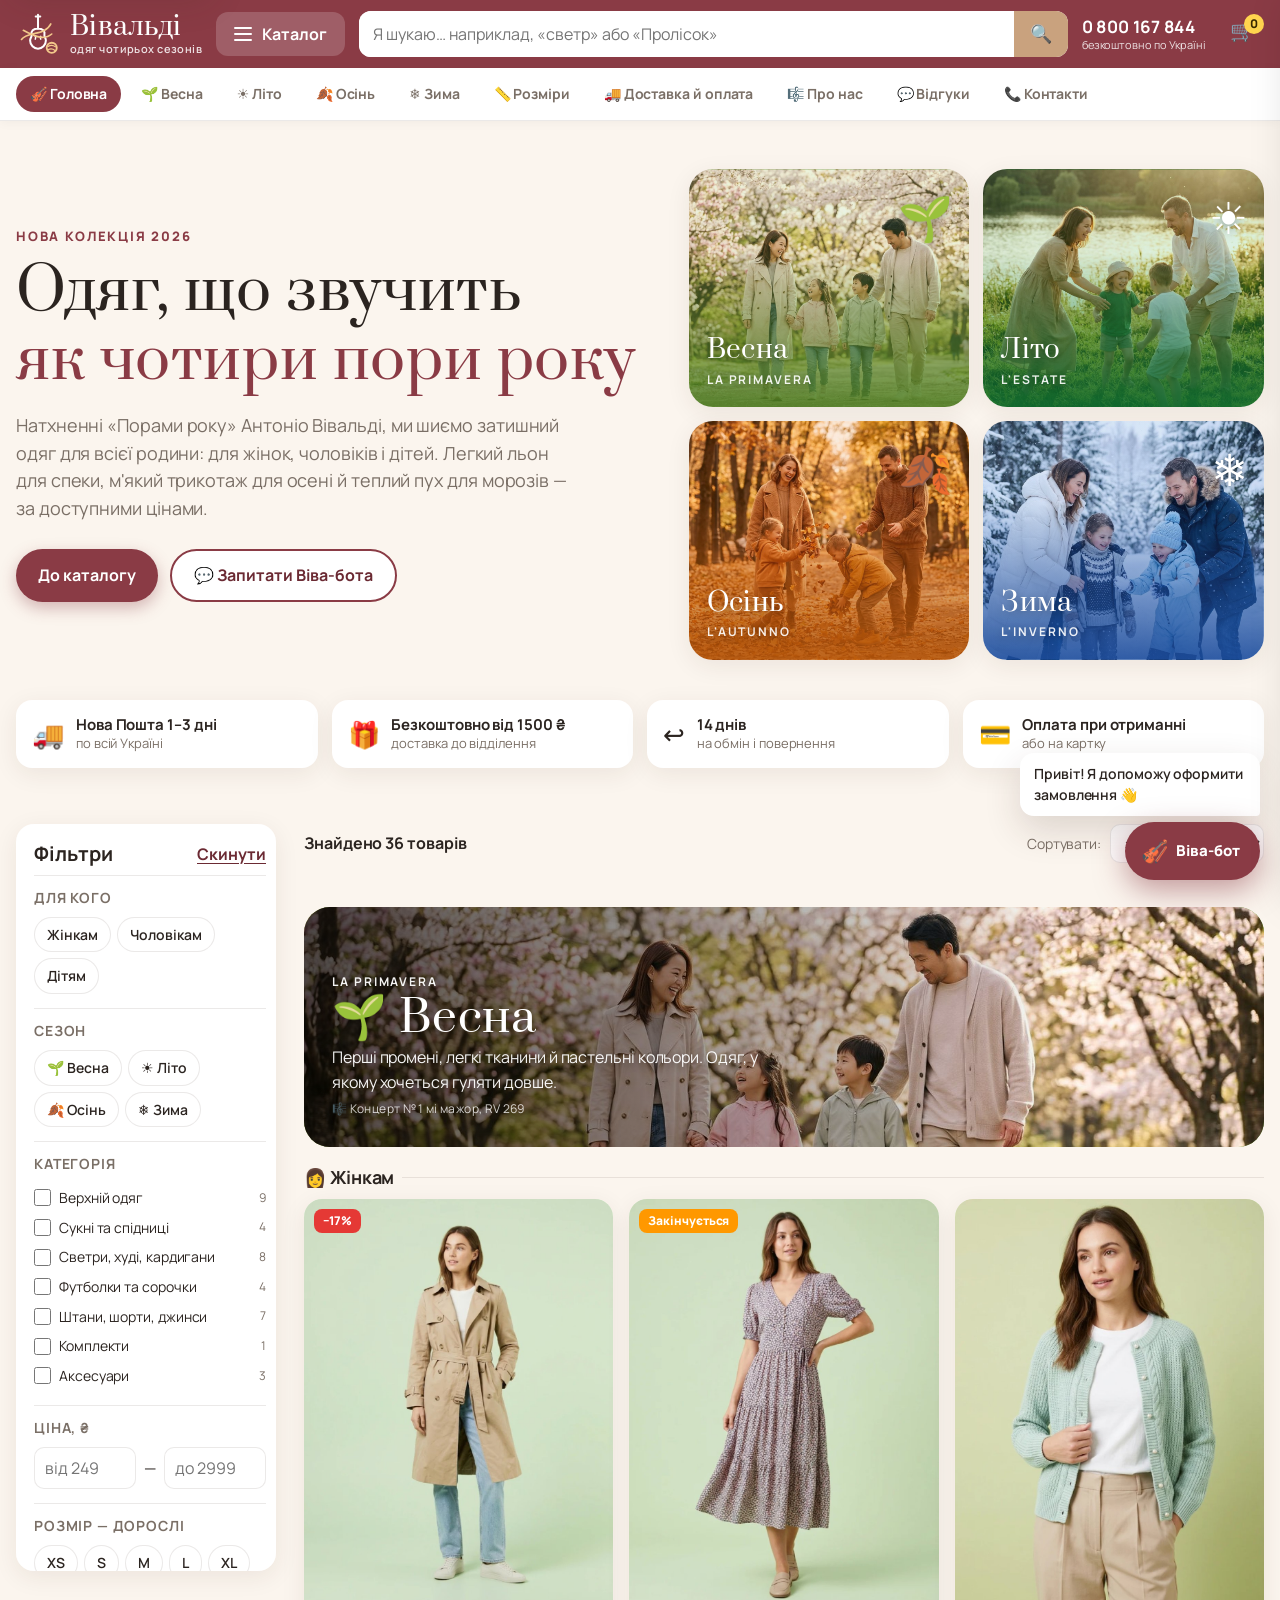
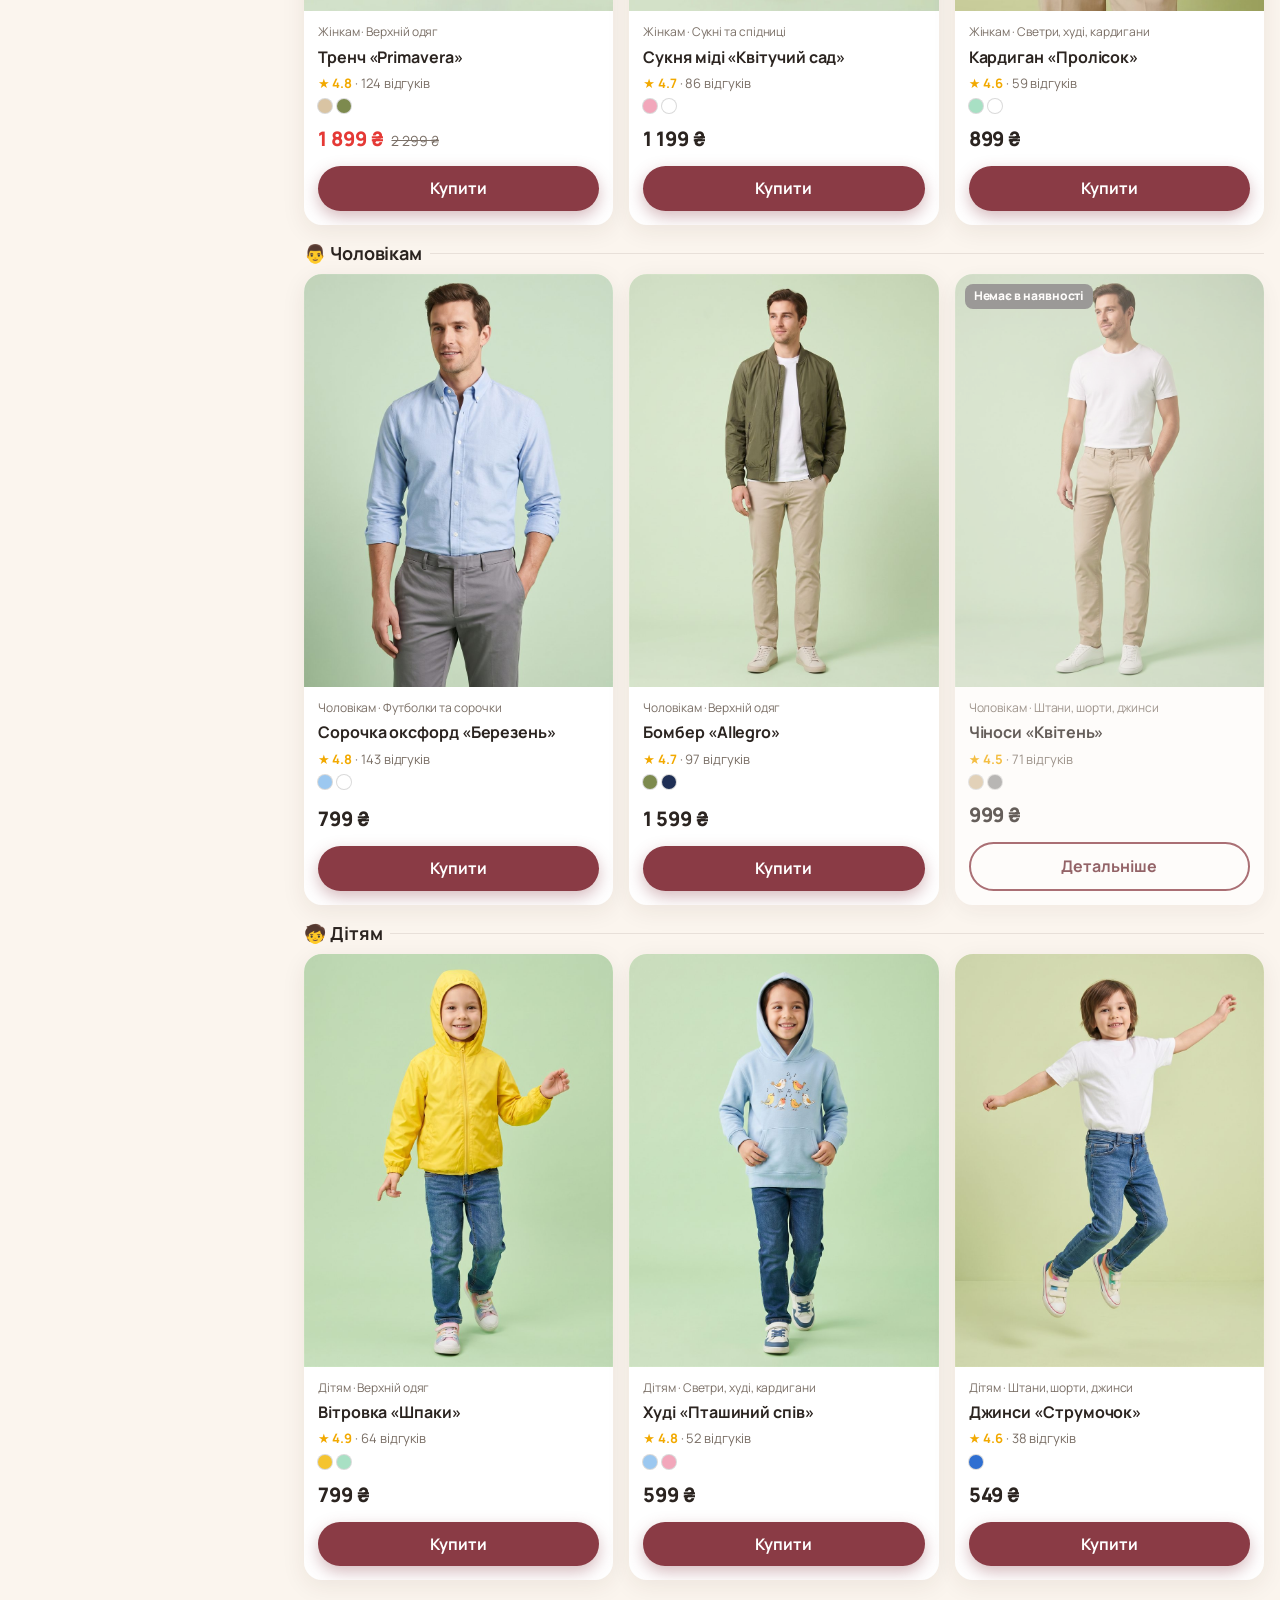
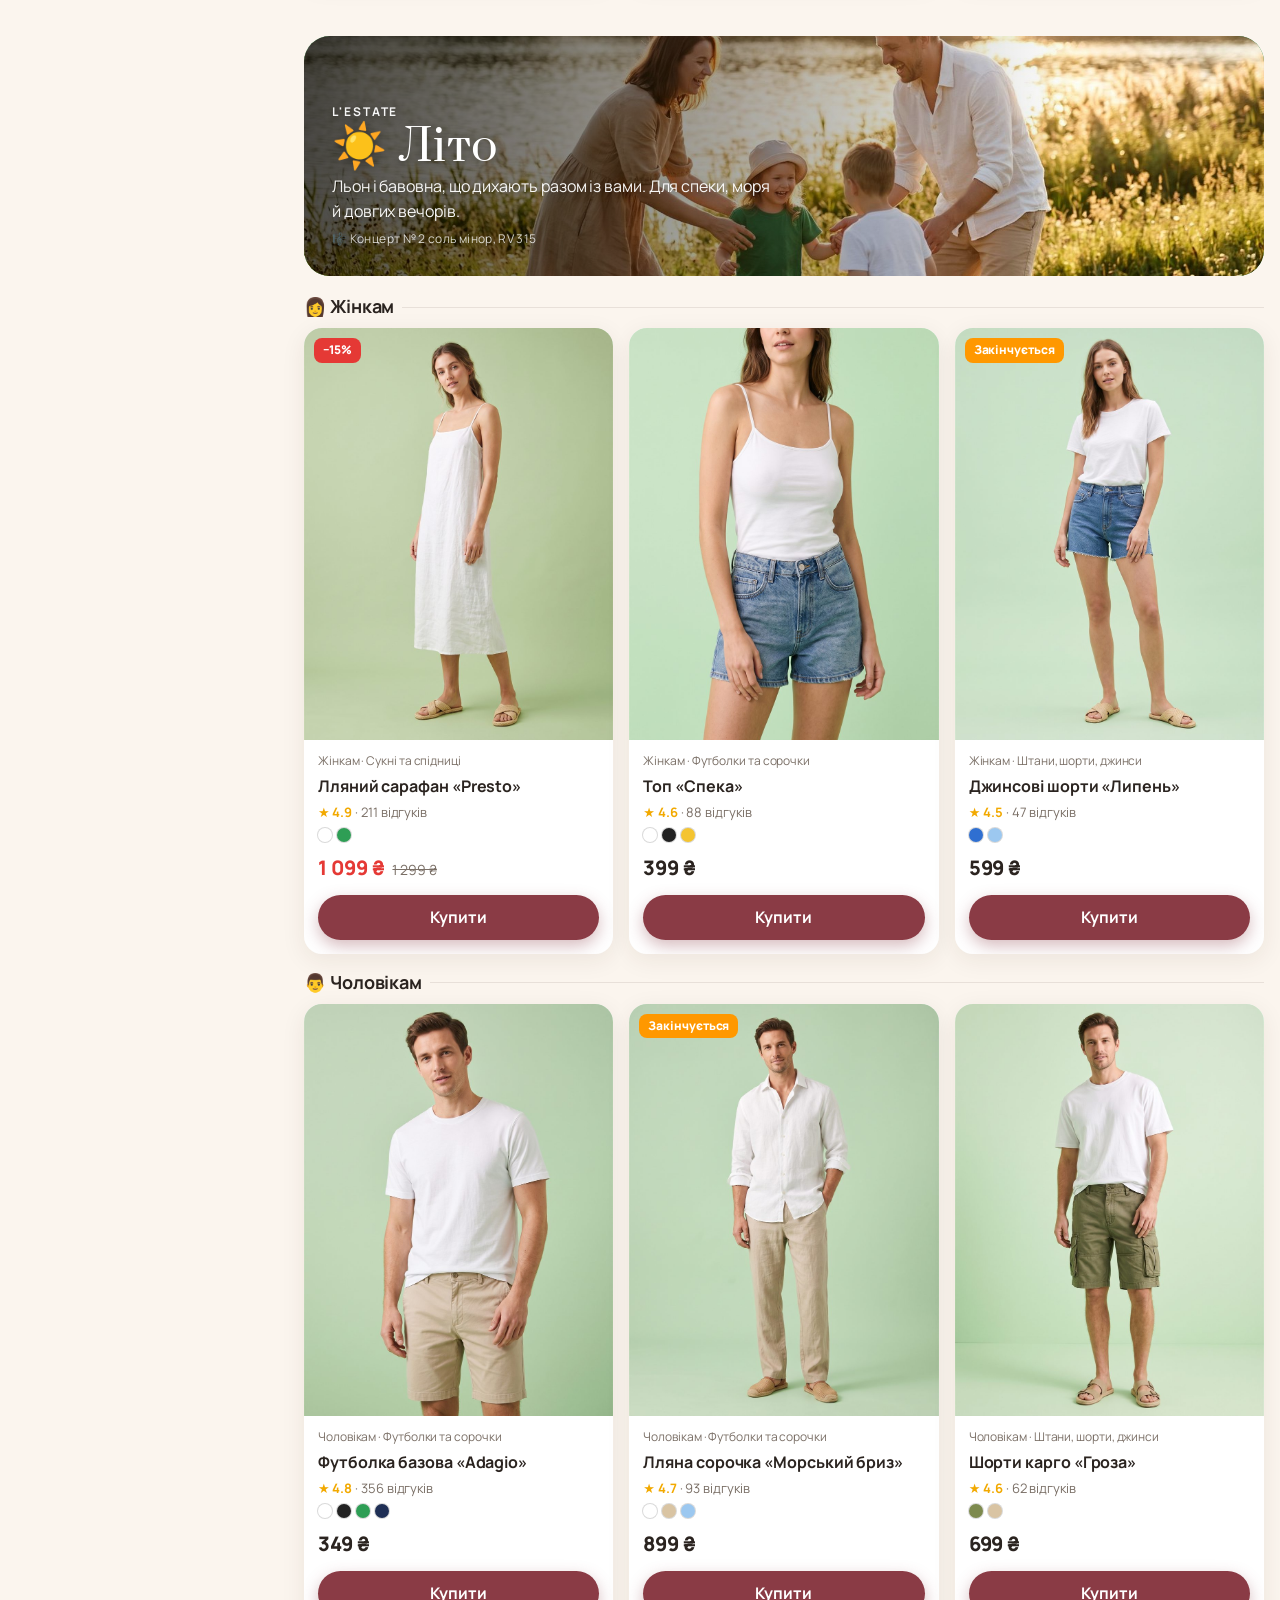
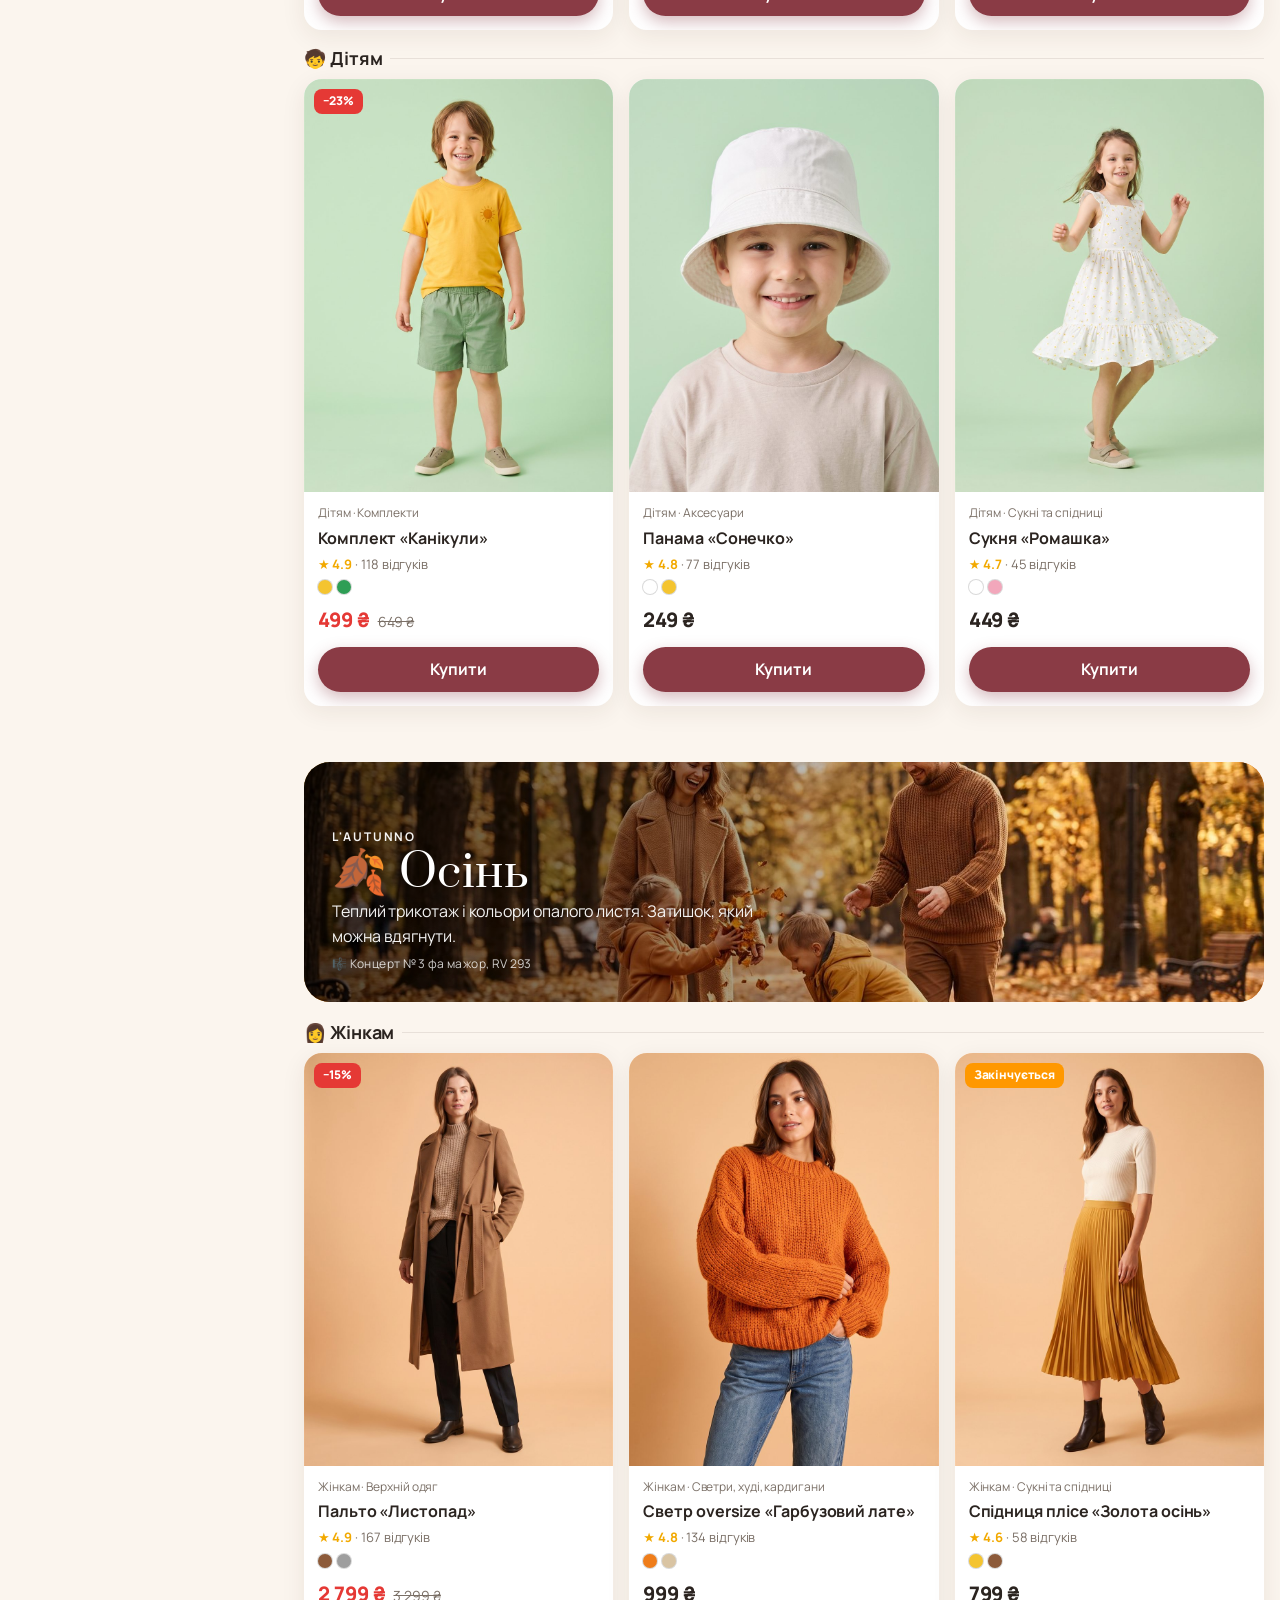
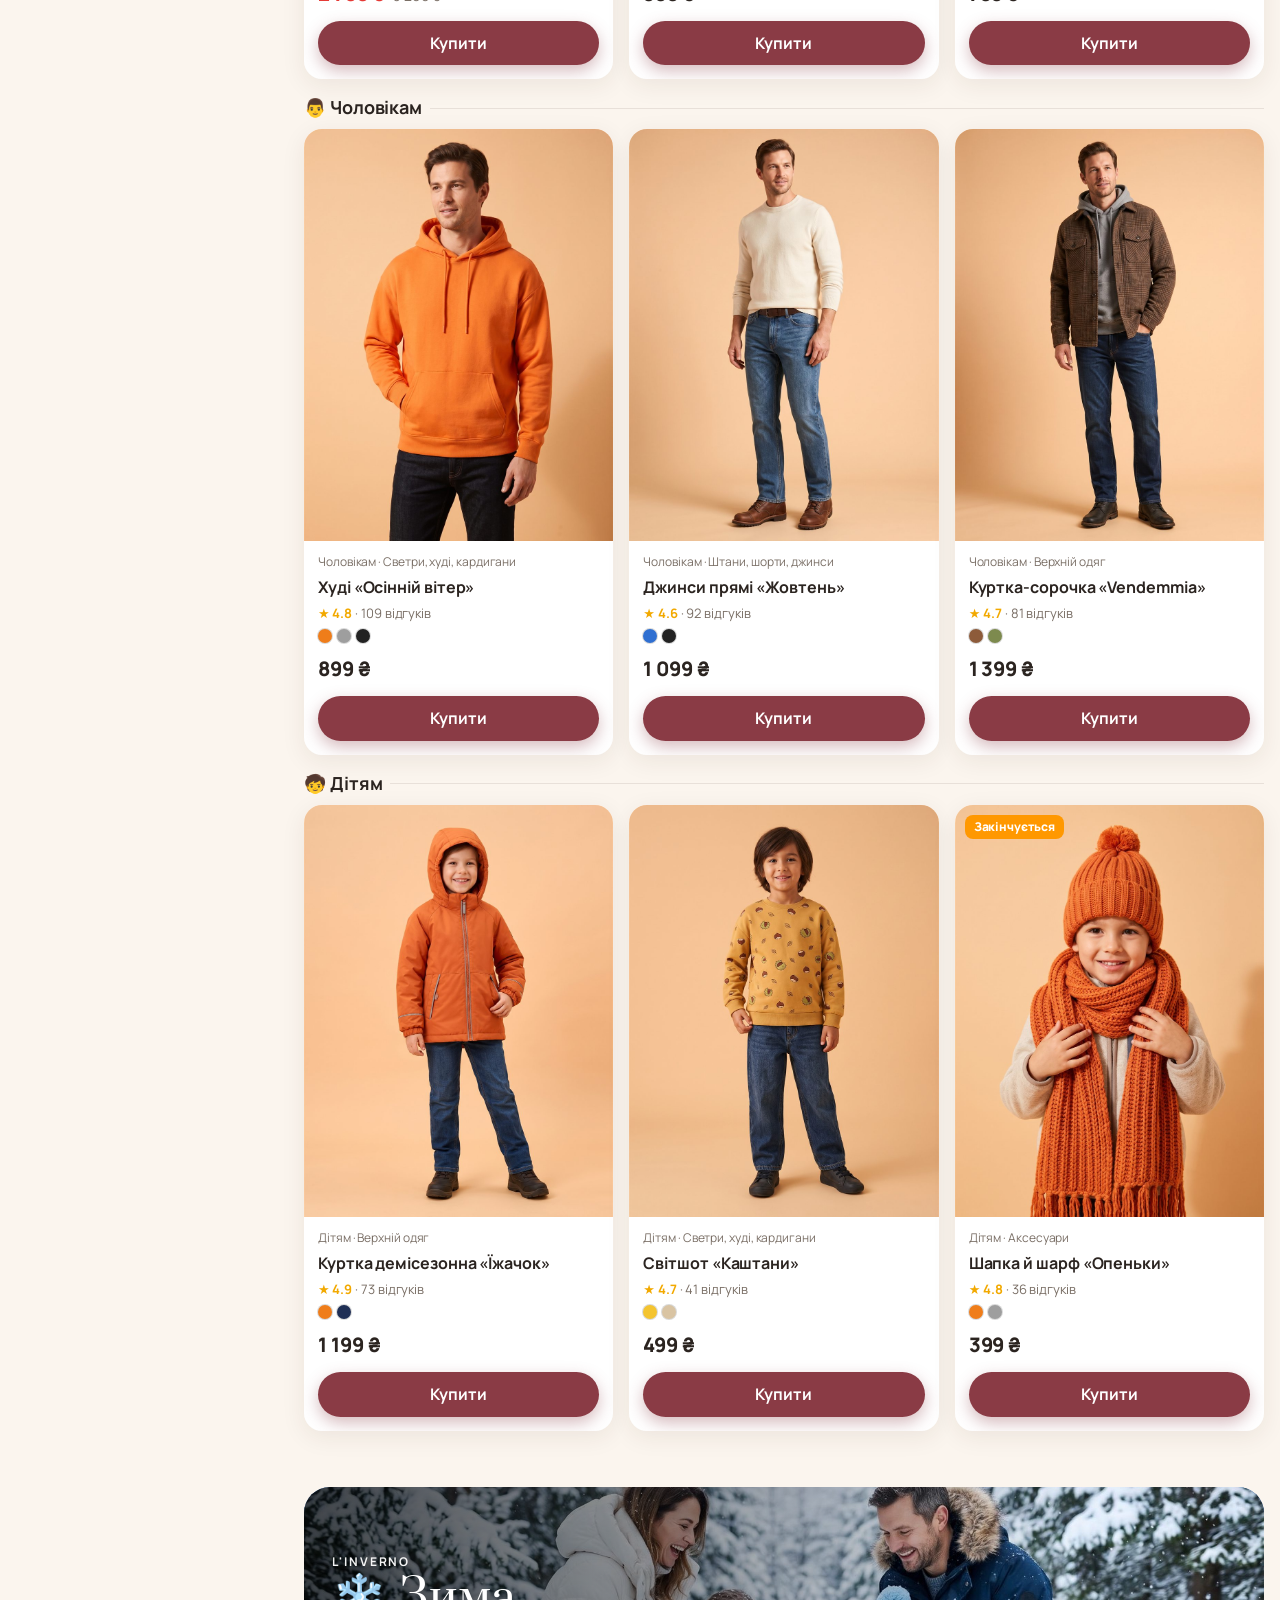
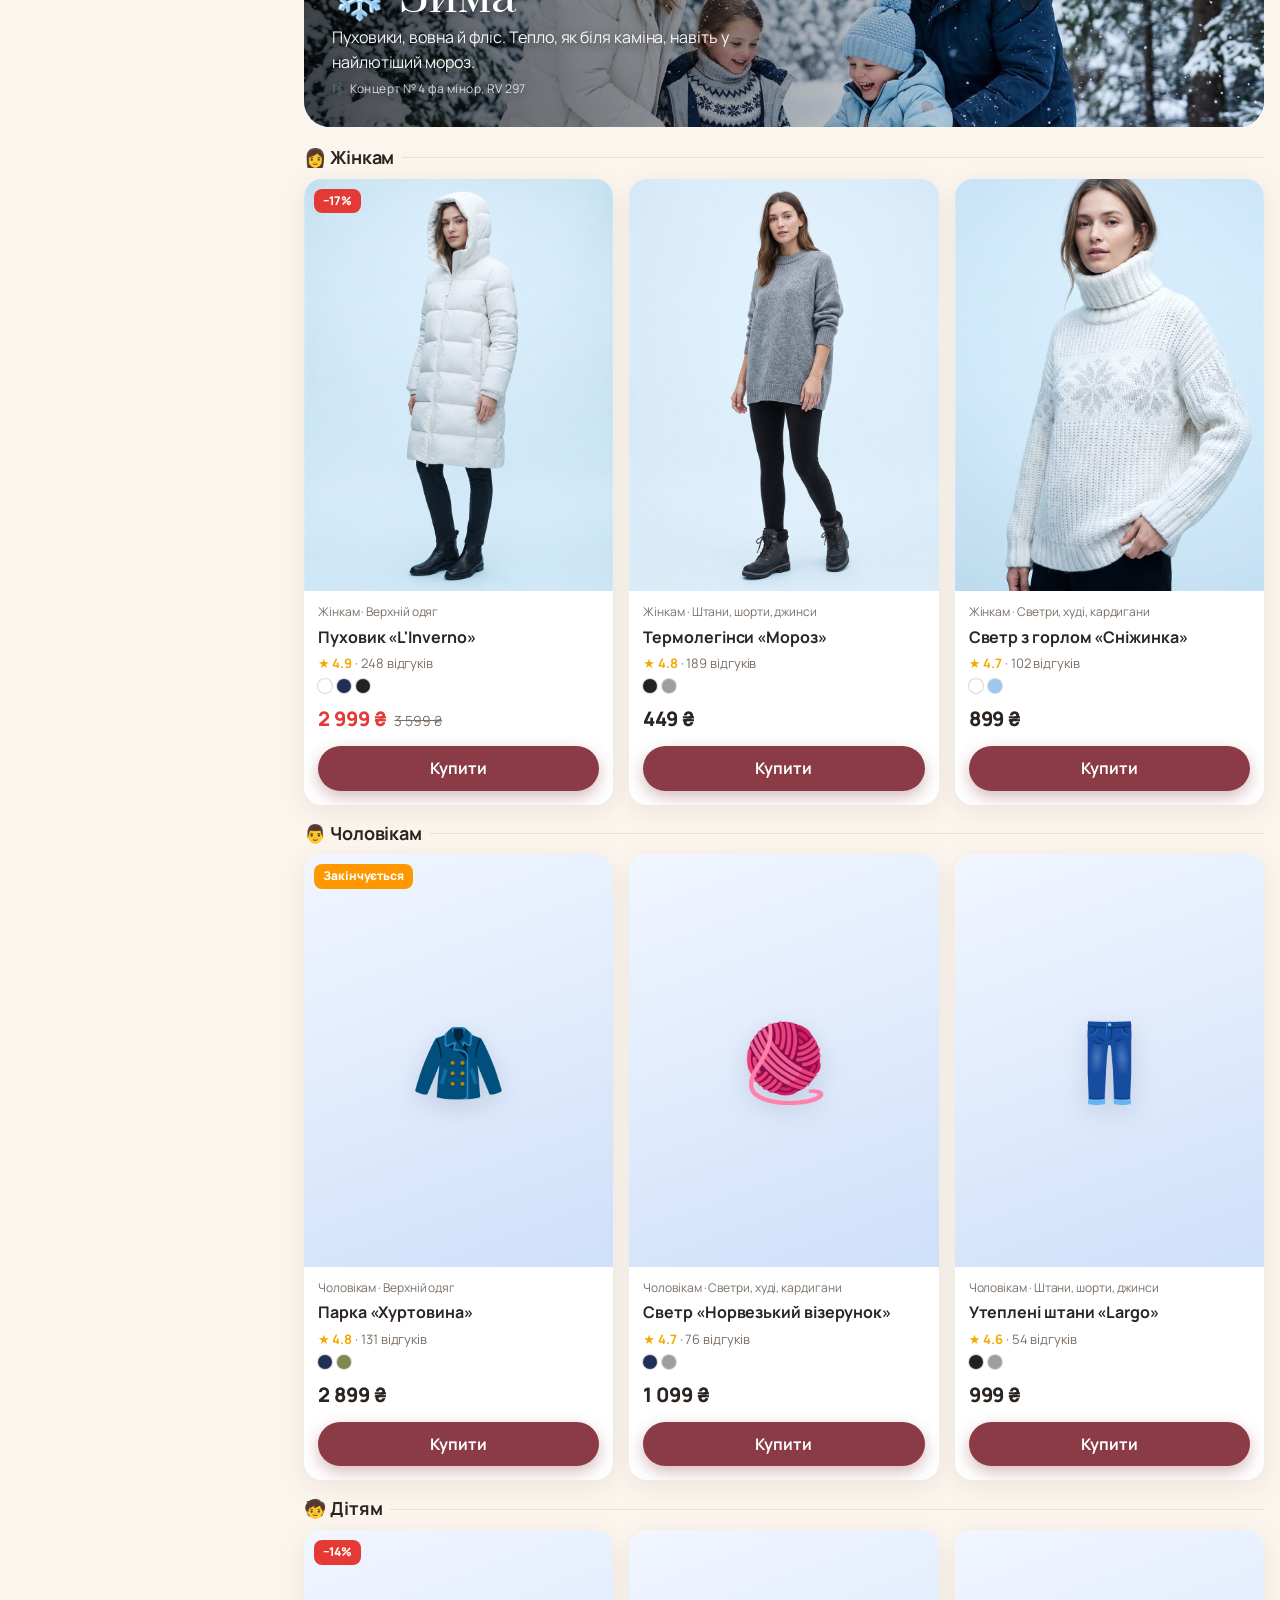
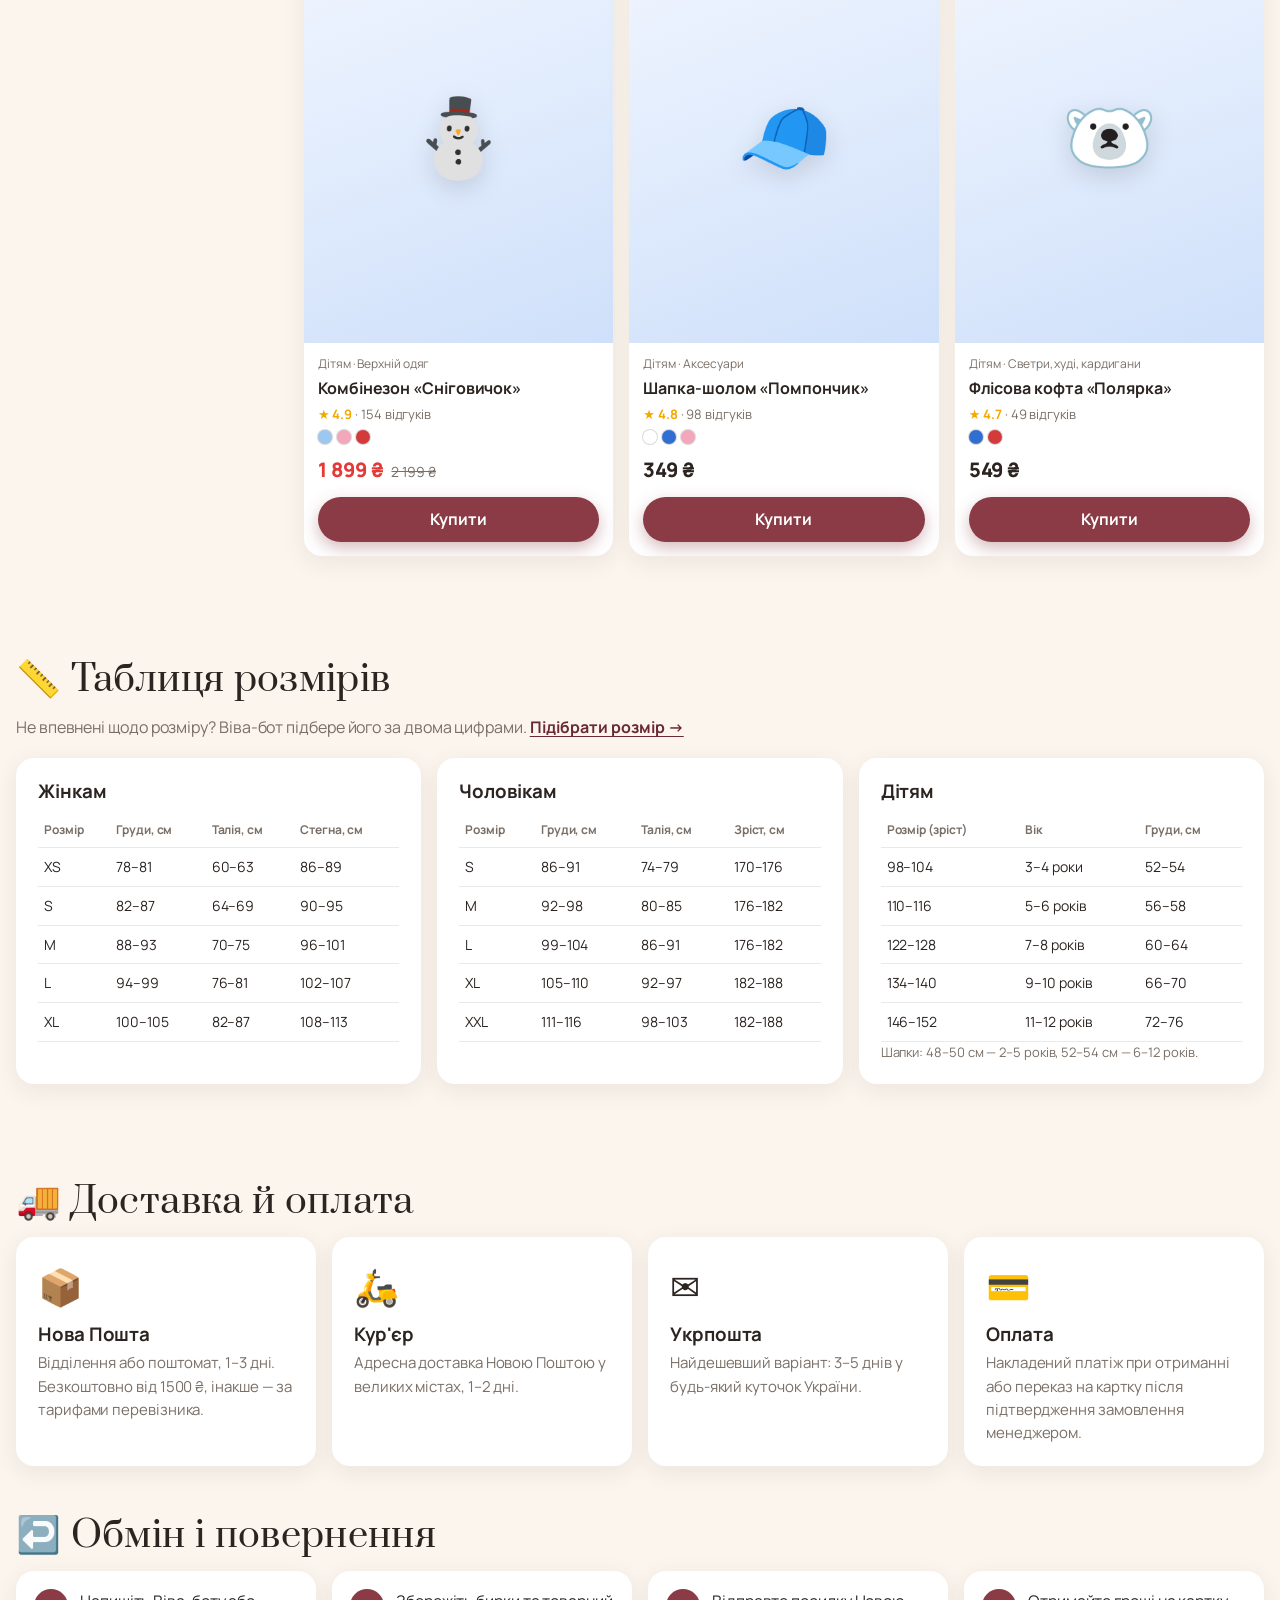
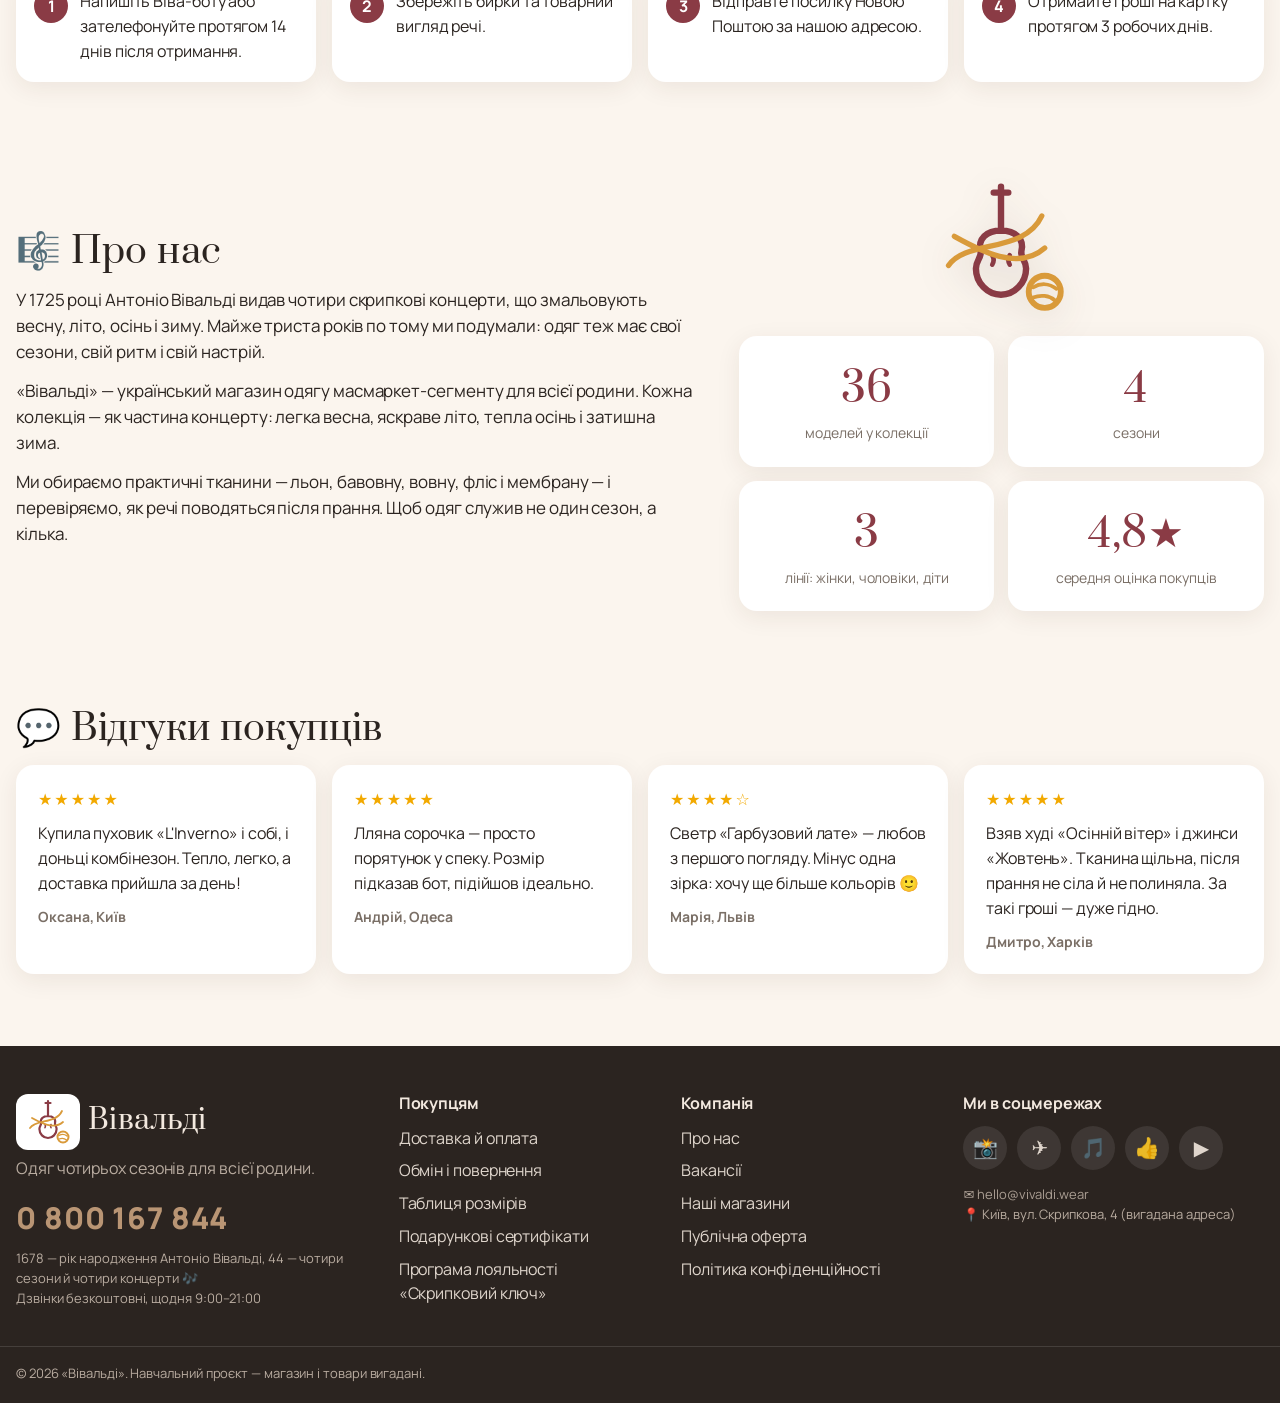
==== index.html @ 18485905 "Інтернет-магазин «Вівальді»: перша версія сайту Односторінковий магазин одягу чотирьох сезонів: ката" ====
<!doctype html>
<html lang="uk" data-season="base">
<head>
  <meta charset="utf-8">
  <meta name="viewport" content="width=device-width, initial-scale=1">
  <title>Вівальді — одяг чотирьох сезонів</title>
  <meta name="description" content="Вівальді — магазин одягу для всієї родини. Колекції Весна, Літо, Осінь, Зима. Доставка по всій Україні.">
  <meta name="theme-color" content="#8a3b45">
  <meta property="og:type" content="website">
  <meta property="og:site_name" content="Вівальді">
  <meta property="og:title" content="Вівальді — одяг чотирьох сезонів">
  <meta property="og:description" content="Затишний одяг для всієї родини: колекції Весна, Літо, Осінь, Зима. Навчальний проєкт інтернет-магазину.">
  <meta property="og:image" content="images/hero-autumn.jpg">
  <meta property="og:locale" content="uk_UA">
  <meta name="twitter:card" content="summary_large_image">
  <link rel="icon" type="image/svg+xml" href="images/logo-v1.svg">
  <link rel="preconnect" href="https://fonts.googleapis.com">
  <link rel="preconnect" href="https://fonts.gstatic.com" crossorigin>
  <link href="https://fonts.googleapis.com/css2?family=Manrope:wght@400;500;600;700;800&family=Prata&display=swap" rel="stylesheet">
  <link rel="stylesheet" href="css/style.css">
</head>
<body>

<!-- ============ ШАПКА ============ -->
<a class="skip-link" href="#catalog">Перейти до каталогу</a>
<header class="header">
  <div class="topbar">
    <div class="wrap topbar-inner">
      <a href="#home" class="logo" aria-label="Вівальді — на головну">
        <svg class="logo-svg" viewBox="0 0 48 48" aria-hidden="true">
          <g fill="none" stroke-linecap="round" stroke-linejoin="round">
            <path d="M24 3v15M21.5 5h5" stroke="currentColor" stroke-width="2.2"/>
            <path d="M24 18c-5 0-8 3-7 7 .5 2.2-1.6 3.2-1.6 6 0 5 4 9 8.6 9s8.6-4 8.6-9c0-2.8-2.1-3.8-1.6-6 1-4-2-7-7-7z" stroke="currentColor" stroke-width="2.2"/>
            <path d="M21 26.5c.6 1 .6 2.2 0 3.2M27 26.5c-.6 1-.6 2.2 0 3.2" stroke="currentColor" stroke-width="1.6"/>
            <path d="M6 30c6-9 26-4 32-17M8 20c9 5 22 12 31 4" stroke="var(--yarn)" stroke-width="1.8"/>
            <circle cx="39" cy="39" r="5.5" stroke="var(--yarn)" stroke-width="2"/>
            <path d="M35 37.5c2.5-1.5 5.5-1.5 8 .5M35 41c2.5-1 5.5-.8 7.5 1" stroke="var(--yarn)" stroke-width="1.3"/>
          </g>
        </svg>
        <span class="logo-text">Вівальді<small>одяг чотирьох сезонів</small></span>
      </a>

      <button class="btn-catalog" data-scroll="#catalog" aria-label="Перейти до каталогу">
        <span class="burger" aria-hidden="true"></span><span class="hide-sm">Каталог</span>
      </button>

      <form class="search" role="search" onsubmit="return false">
        <input id="search" type="search" placeholder="Я шукаю… наприклад, «светр» або «Пролісок»" aria-label="Пошук товарів">
        <button type="submit" aria-label="Знайти">🔍</button>
      </form>

      <a class="phone hide-md" href="tel:0800167844">
        <b>0 800 167 844</b><small>безкоштовно по Україні</small>
      </a>

      <button class="icon-btn" id="openCart" aria-label="Кошик">
        🛒<span class="badge" id="cartCount">0</span>
      </button>
    </div>
  </div>

  <nav class="seasonnav" aria-label="Розділи сторінки">
    <div class="wrap seasonnav-inner">
      <a href="#home" data-nav="home">🎻 Головна</a>
      <a href="#season-spring" data-nav="season-spring">🌱 Весна</a>
      <a href="#season-summer" data-nav="season-summer">☀️ Літо</a>
      <a href="#season-autumn" data-nav="season-autumn">🍂 Осінь</a>
      <a href="#season-winter" data-nav="season-winter">❄️ Зима</a>
      <a href="#sizes" data-nav="sizes">📏 Розміри</a>
      <a href="#delivery" data-nav="delivery">🚚 Доставка й оплата</a>
      <a href="#about" data-nav="about">🎼 Про нас</a>
      <a href="#reviews" data-nav="reviews">💬 Відгуки</a>
      <a href="#contacts" data-nav="contacts">📞 Контакти</a>
    </div>
  </nav>
</header>

<main>
  <!-- ============ ГЕРОЙ ============ -->
  <section id="home" class="zone hero" data-zone="base">
    <div class="wrap hero-inner">
      <div class="hero-text">
        <p class="eyebrow">Нова колекція 2026</p>
        <h1>Одяг, що звучить<br><em>як чотири пори року</em></h1>
        <p class="lead">Натхненні «Порами року» Антоніо Вівальді, ми шиємо затишний одяг для всієї родини: для жінок, чоловіків і дітей. Легкий льон для спеки, м'який трикотаж для осені й теплий пух для морозів — за доступними цінами.</p>
        <div class="hero-cta">
          <button class="btn btn-primary" data-scroll="#catalog">До каталогу</button>
          <button class="btn btn-ghost" data-bot-open>💬 Запитати Віва-бота</button>
        </div>
      </div>
      <div class="hero-tiles">
        <a href="#season-spring" class="tile t-spring"><span>🌱</span><b>Весна</b><i>La Primavera</i></a>
        <a href="#season-summer" class="tile t-summer"><span>☀️</span><b>Літо</b><i>L'Estate</i></a>
        <a href="#season-autumn" class="tile t-autumn"><span>🍂</span><b>Осінь</b><i>L'Autunno</i></a>
        <a href="#season-winter" class="tile t-winter"><span>❄️</span><b>Зима</b><i>L'Inverno</i></a>
      </div>
    </div>
    <div class="wrap perks">
      <div><span>🚚</span><p><b>Нова Пошта 1–3 дні</b>по всій Україні</p></div>
      <div><span>🎁</span><p><b>Безкоштовно від 1500 ₴</b>доставка до відділення</p></div>
      <div><span>↩️</span><p><b>14 днів</b>на обмін і повернення</p></div>
      <div><span>💳</span><p><b>Оплата при отриманні</b>або на картку</p></div>
    </div>
  </section>

  <!-- ============ КАТАЛОГ ============ -->
  <div id="catalog" class="wrap catalog">
    <aside class="filters" id="filters" aria-label="Фільтри">
      <div class="filters-head">
        <h2>Фільтри</h2>
        <button class="link-btn" id="resetFilters">Скинути</button>
        <button class="icon-btn close-filters" id="closeFilters" aria-label="Закрити фільтри">✕</button>
      </div>
      <div id="filterBody"></div>
      <button class="btn btn-primary show-sm-block" id="applyFilters">Показати товари</button>
    </aside>

    <div class="catalog-main">
      <div class="toolbar">
        <button class="btn btn-ghost show-sm" id="openFilters">⚙️ Фільтри</button>
        <p class="found" id="found"></p>
        <label class="sort">Сортувати:
          <select id="sort">
            <option value="popular">за популярністю</option>
            <option value="cheap">від дешевих</option>
            <option value="expensive">від дорогих</option>
            <option value="rating">за рейтингом</option>
            <option value="sale">спочатку знижки</option>
          </select>
        </label>
      </div>
      <div class="active-chips" id="activeChips"></div>
      <div id="seasons"></div>
    </div>
  </div>

  <!-- ============ РОЗМІРИ ============ -->
  <section id="sizes" class="zone info" data-zone="base">
    <div class="wrap">
      <h2 class="section-title">📏 Таблиця розмірів</h2>
      <p class="muted">Не впевнені щодо розміру? Віва-бот підбере його за двома цифрами. <button class="link-btn" data-bot-open="size">Підібрати розмір →</button></p>
      <div class="size-tables">
        <div class="card-flat">
          <h3>Жінкам</h3>
          <table><thead><tr><th>Розмір</th><th>Груди, см</th><th>Талія, см</th><th>Стегна, см</th></tr></thead>
          <tbody><tr><td>XS</td><td>78–81</td><td>60–63</td><td>86–89</td></tr><tr><td>S</td><td>82–87</td><td>64–69</td><td>90–95</td></tr><tr><td>M</td><td>88–93</td><td>70–75</td><td>96–101</td></tr><tr><td>L</td><td>94–99</td><td>76–81</td><td>102–107</td></tr><tr><td>XL</td><td>100–105</td><td>82–87</td><td>108–113</td></tr></tbody></table>
        </div>
        <div class="card-flat">
          <h3>Чоловікам</h3>
          <table><thead><tr><th>Розмір</th><th>Груди, см</th><th>Талія, см</th><th>Зріст, см</th></tr></thead>
          <tbody><tr><td>S</td><td>86–91</td><td>74–79</td><td>170–176</td></tr><tr><td>M</td><td>92–98</td><td>80–85</td><td>176–182</td></tr><tr><td>L</td><td>99–104</td><td>86–91</td><td>176–182</td></tr><tr><td>XL</td><td>105–110</td><td>92–97</td><td>182–188</td></tr><tr><td>XXL</td><td>111–116</td><td>98–103</td><td>182–188</td></tr></tbody></table>
        </div>
        <div class="card-flat">
          <h3>Дітям</h3>
          <table><thead><tr><th>Розмір (зріст)</th><th>Вік</th><th>Груди, см</th></tr></thead>
          <tbody><tr><td>98–104</td><td>3–4 роки</td><td>52–54</td></tr><tr><td>110–116</td><td>5–6 років</td><td>56–58</td></tr><tr><td>122–128</td><td>7–8 років</td><td>60–64</td></tr><tr><td>134–140</td><td>9–10 років</td><td>66–70</td></tr><tr><td>146–152</td><td>11–12 років</td><td>72–76</td></tr></tbody></table>
          <p class="muted small">Шапки: 48–50 см — 2–5 років, 52–54 см — 6–12 років.</p>
        </div>
      </div>
    </div>
  </section>

  <!-- ============ ДОСТАВКА ============ -->
  <section id="delivery" class="zone info" data-zone="base">
    <div class="wrap">
      <h2 class="section-title">🚚 Доставка й оплата</h2>
      <div class="info-grid">
        <div class="card-flat"><span class="big-emoji">📦</span><h3>Нова Пошта</h3><p>Відділення або поштомат, 1–3 дні. Безкоштовно від 1500 ₴, інакше — за тарифами перевізника.</p></div>
        <div class="card-flat"><span class="big-emoji">🛵</span><h3>Кур'єр</h3><p>Адресна доставка Новою Поштою у великих містах, 1–2 дні.</p></div>
        <div class="card-flat"><span class="big-emoji">✉️</span><h3>Укрпошта</h3><p>Найдешевший варіант: 3–5 днів у будь-який куточок України.</p></div>
        <div class="card-flat"><span class="big-emoji">💳</span><h3>Оплата</h3><p>Накладений платіж при отриманні або переказ на картку після підтвердження замовлення менеджером.</p></div>
      </div>
      <h2 class="section-title" style="margin-top:48px">↩️ Обмін і повернення</h2>
      <div class="steps">
        <div><b>1</b><p>Напишіть Віва-боту або зателефонуйте протягом 14 днів після отримання.</p></div>
        <div><b>2</b><p>Збережіть бирки та товарний вигляд речі.</p></div>
        <div><b>3</b><p>Відправте посилку Новою Поштою за нашою адресою.</p></div>
        <div><b>4</b><p>Отримайте гроші на картку протягом 3 робочих днів.</p></div>
      </div>
    </div>
  </section>

  <!-- ============ ПРО НАС ============ -->
  <section id="about" class="zone info" data-zone="base">
    <div class="wrap about">
      <div>
        <h2 class="section-title">🎼 Про нас</h2>
        <p>У 1725 році Антоніо Вівальді видав чотири скрипкові концерти, що змальовують весну, літо, осінь і зиму. Майже триста років по тому ми подумали: одяг теж має свої сезони, свій ритм і свій настрій.</p>
        <p>«Вівальді» — український магазин одягу масмаркет-сегменту для всієї родини. Кожна колекція — як частина концерту: легка весна, яскраве літо, тепла осінь і затишна зима.</p>
        <p>Ми обираємо практичні тканини — льон, бавовну, вовну, фліс і мембрану — і перевіряємо, як речі поводяться після прання. Щоб одяг служив не один сезон, а кілька.</p>
      </div>
      <div>
      <img src="images/logo-v1.svg" alt="Логотип «Вівальді»: скрипка, обвита ниткою" class="about-logo" onerror="this.remove()">
      <div class="stats">
        <div><b>36</b><span>моделей у колекції</span></div>
        <div><b>4</b><span>сезони</span></div>
        <div><b>3</b><span>лінії: жінки, чоловіки, діти</span></div>
        <div><b>4,8★</b><span>середня оцінка покупців</span></div>
      </div>
      </div>
    </div>
  </section>

  <!-- ============ ВІДГУКИ ============ -->
  <section id="reviews" class="zone info" data-zone="base">
    <div class="wrap">
      <h2 class="section-title">💬 Відгуки покупців</h2>
      <div class="reviews">
        <figure class="card-flat"><div class="stars">★★★★★</div><blockquote>Купила пуховик «L'Inverno» і собі, і доньці комбінезон. Тепло, легко, а доставка прийшла за день!</blockquote><figcaption>Оксана, Київ</figcaption></figure>
        <figure class="card-flat"><div class="stars">★★★★★</div><blockquote>Лляна сорочка — просто порятунок у спеку. Розмір підказав бот, підійшов ідеально.</blockquote><figcaption>Андрій, Одеса</figcaption></figure>
        <figure class="card-flat"><div class="stars">★★★★☆</div><blockquote>Светр «Гарбузовий лате» — любов з першого погляду. Мінус одна зірка: хочу ще більше кольорів 🙂</blockquote><figcaption>Марія, Львів</figcaption></figure>
        <figure class="card-flat"><div class="stars">★★★★★</div><blockquote>Взяв худі «Осінній вітер» і джинси «Жовтень». Тканина щільна, після прання не сіла й не полиняла. За такі гроші — дуже гідно.</blockquote><figcaption>Дмитро, Харків</figcaption></figure>
      </div>
    </div>
  </section>
</main>

<!-- ============ КОНТАКТИ / ПІДВАЛ ============ -->
<footer id="contacts" class="zone footer" data-zone="base">
  <div class="wrap footer-grid">
    <div>
      <div class="footer-logo"><img src="images/logo-v1.svg" alt="" onerror="this.remove()">Вівальді</div>
      <p class="muted">Одяг чотирьох сезонів для всієї родини.</p>
      <a class="big-phone" href="tel:0800167844">0 800 167 844</a>
      <p class="muted small">1678 — рік народження Антоніо Вівальді, 44 — чотири сезони й чотири концерти 🎶<br>Дзвінки безкоштовні, щодня 9:00–21:00</p>
    </div>
    <div>
      <h3>Покупцям</h3>
      <ul>
        <li><a href="#delivery">Доставка й оплата</a></li>
        <li><a href="#delivery">Обмін і повернення</a></li>
        <li><a href="#sizes">Таблиця розмірів</a></li>
        <li><a href="#" data-fake="Подарункові сертифікати">Подарункові сертифікати</a></li>
        <li><a href="#" data-fake="Програма лояльності">Програма лояльності «Скрипковий ключ»</a></li>
      </ul>
    </div>
    <div>
      <h3>Компанія</h3>
      <ul>
        <li><a href="#about">Про нас</a></li>
        <li><a href="#" data-fake="Вакансії">Вакансії</a></li>
        <li><a href="#" data-fake="Наші магазини">Наші магазини</a></li>
        <li><a href="#" data-fake="Публічна оферта">Публічна оферта</a></li>
        <li><a href="#" data-fake="Політика конфіденційності">Політика конфіденційності</a></li>
      </ul>
    </div>
    <div>
      <h3>Ми в соцмережах</h3>
      <div class="socials">
        <a href="#" data-fake="Instagram @vivaldi.wear" aria-label="Instagram">📸</a>
        <a href="#" data-fake="Telegram-канал @vivaldi_wear" aria-label="Telegram">✈️</a>
        <a href="#" data-fake="TikTok @vivaldi.wear" aria-label="TikTok">🎵</a>
        <a href="#" data-fake="Facebook /vivaldi.wear" aria-label="Facebook">👍</a>
        <a href="#" data-fake="YouTube «Вівальді»" aria-label="YouTube">▶️</a>
      </div>
      <p class="muted small">✉️ <a href="#" data-fake="Пошта hello@vivaldi.wear">hello@vivaldi.wear</a><br>📍 Київ, вул. Скрипкова, 4 (вигадана адреса)</p>
    </div>
  </div>
  <div class="wrap copyright">© 2026 «Вівальді». Навчальний проєкт — магазин і товари вигадані.</div>
</footer>

<!-- ============ МОДАЛКА ТОВАРУ ============ -->
<dialog id="pmodal" class="pmodal" aria-label="Картка товару"><div id="pmodalBody"></div></dialog>

<!-- ============ КОШИК ============ -->
<div class="overlay" id="overlay" hidden></div>
<aside class="drawer" id="cart" aria-label="Кошик" aria-hidden="true">
  <div class="drawer-head"><h2>🛒 Кошик</h2><button class="icon-btn" id="closeCart" aria-label="Закрити кошик">✕</button></div>
  <div class="drawer-body" id="cartBody"></div>
  <div class="drawer-foot" id="cartFoot"></div>
</aside>

<!-- ============ ВІВА-БОТ ============ -->
<button class="to-top" id="toTop" aria-label="Нагору">↑</button>
<div class="bot-hint" id="botHint">Привіт! Я допоможу оформити замовлення 👋</div>
<button class="bot-fab" id="botFab" aria-label="Відкрити чат з Віва-ботом">🎻<span>Віва-бот</span></button>
<section class="bot" id="bot" aria-label="Чат з Віва-ботом" hidden>
  <div class="bot-head">
    <div class="bot-ava">🎻</div>
    <div><b>Віва-бот</b><small>● онлайн, відповідає миттєво</small></div>
    <button class="icon-btn" id="botClose" aria-label="Закрити чат">✕</button>
  </div>
  <div class="bot-log" id="botLog" aria-live="polite"></div>
  <div class="bot-quick" id="botQuick"></div>
  <form class="bot-input" id="botForm">
    <input id="botInput" autocomplete="off" placeholder="Напишіть повідомлення…" aria-label="Повідомлення">
    <button aria-label="Надіслати">➤</button>
  </form>
</section>

<div class="toast" id="toast" role="status"></div>

<script src="js/data.js"></script>
<script src="js/app.js"></script>
<script src="js/bot.js"></script>
</body>
</html>
---- css/style.css ----
/* ===================== Вівальді — стилі ===================== */
*, *::before, *::after { box-sizing: border-box; margin: 0; padding: 0; }

:root {
  --font: 'Manrope', system-ui, -apple-system, Segoe UI, sans-serif;
  --font-head: 'Prata', Georgia, serif;
  --ink: #2b2420;
  --muted: #7a6f66;
  --surface: #ffffff;
  --line: rgba(60, 40, 30, .1);
  --radius: 18px;
  --shadow: 0 6px 24px rgba(60, 40, 30, .08);
  --shadow-hover: 0 14px 36px rgba(60, 40, 30, .16);
  --t: .7s ease;
  --header-h: 116px;

  /* Базова (бордова «скрипкова») тема */
  --bg: #fbf5ee;
  --soft: #f3e6d8;
  --accent: #8a3b45;
  --accent-strong: #6b2a33;
  --accent-2: #c9a27e;
  --on-accent: #ffffff;
  --yarn: #f3c98b;
}

/* --- Теми сезонів: змінюються при прокрутці --- */
:root[data-season="spring"] { --bg: #f3f9ea; --soft: #dcedc8; --accent: #7cb342; --accent-strong: #4f7f23; --accent-2: #c5e1a5; --yarn: #f6ffe0; }
:root[data-season="summer"] { --bg: #e9f6ec; --soft: #c8ebd3; --accent: #179a45; --accent-strong: #0d6d30; --accent-2: #8fd6a6; --yarn: #fff59d; }
:root[data-season="autumn"] { --bg: #fff4e4; --soft: #ffe0b2; --accent: #e8741a; --accent-strong: #b5560a; --accent-2: #f5c242; --yarn: #ffe082; }
:root[data-season="winter"] { --bg: #f2f6fd; --soft: #d6e4fb; --accent: #2a64c5; --accent-strong: #1c4c9c; --accent-2: #ffffff; --yarn: #ffffff; }

html { scroll-behavior: smooth; scroll-padding-top: calc(var(--header-h) + 12px); }
body {
  font-family: var(--font); color: var(--ink); background: var(--bg);
  line-height: 1.55; font-size: 16px;
  transition: background-color var(--t);
  -webkit-font-smoothing: antialiased;
}
img { display: block; max-width: 100%; }
a { color: inherit; }
button, input, select { font: inherit; color: inherit; }
button { cursor: pointer; border: 0; background: none; }
h1, h2, h3 { line-height: 1.2; }
.wrap { max-width: 1280px; margin: 0 auto; padding: 0 16px; }
.muted { color: var(--muted); }
.small { font-size: 13px; }
[hidden] { display: none !important; }

/* ---------- Кнопки ---------- */
.btn {
  display: inline-flex; align-items: center; justify-content: center; gap: 8px;
  padding: 12px 22px; border-radius: 999px; font-weight: 700;
  transition: background-color var(--t), transform .15s, box-shadow .2s, color var(--t);
}
.btn:active { transform: scale(.97); }
.btn-primary { background: var(--accent); color: var(--on-accent); box-shadow: 0 6px 16px color-mix(in srgb, var(--accent) 35%, transparent); }
.btn-primary:hover { background: var(--accent-strong); }
.btn-primary:disabled { opacity: .45; cursor: not-allowed; box-shadow: none; }
.btn-ghost { background: var(--surface); color: var(--accent-strong); border: 2px solid var(--accent); }
.btn-ghost:hover { background: var(--soft); }
.link-btn { color: var(--accent-strong); font-weight: 700; text-decoration: underline; text-underline-offset: 3px; }
.icon-btn {
  position: relative; width: 44px; height: 44px; border-radius: 50%;
  display: grid; place-items: center; font-size: 20px; transition: background .2s;
}
.icon-btn:hover { background: rgba(255,255,255,.18); }

/* ---------- Шапка ---------- */
.header { position: sticky; top: env(safe-area-inset-top, 0px); z-index: 60; }
.topbar { background: var(--accent); color: var(--on-accent); transition: background-color var(--t); }
.topbar-inner { display: flex; align-items: center; gap: 14px; height: 68px; }
.logo { display: flex; align-items: center; gap: 10px; text-decoration: none; flex-shrink: 0; }
.logo-img { height: 52px; width: auto; background: #fff; border-radius: 12px; padding: 3px 8px; box-shadow: 0 2px 8px rgba(0,0,0,.12); }
.about-logo { width: 140px; margin: 0 auto 18px; filter: drop-shadow(0 10px 18px rgba(60,40,30,.15)); }
.footer-logo img { height: 56px; background: #fff; border-radius: 12px; padding: 4px 8px; display: inline-block; vertical-align: middle; margin-right: 8px; }
.logo-img + .logo-svg { display: none; }
.logo-svg { width: 44px; height: 44px; color: #fff; }
.logo-text { font-family: var(--font-head); font-size: 26px; font-weight: 700; line-height: 1; display: flex; flex-direction: column; }
.logo-text small { font-family: var(--font); font-size: 11px; font-weight: 600; opacity: .85; letter-spacing: .04em; margin-top: 3px; }
.btn-catalog {
  display: flex; align-items: center; gap: 10px; padding: 10px 18px; border-radius: 12px;
  background: rgba(255,255,255,.18); color: #fff; font-weight: 700; flex-shrink: 0;
}
.btn-catalog:hover { background: rgba(255,255,255,.28); }
.burger, .burger::before, .burger::after { display: block; width: 18px; height: 2px; background: currentColor; border-radius: 2px; position: relative; }
.burger::before, .burger::after { content: ""; position: absolute; }
.burger::before { top: -6px; } .burger::after { top: 6px; }
.search { flex: 1; display: flex; min-width: 0; background: #fff; border-radius: 12px; overflow: hidden; }
.search input { flex: 1; min-width: 0; border: 0; padding: 11px 14px; outline: none; color: var(--ink); }
.search button { padding: 0 16px; background: var(--accent-2); font-size: 18px; transition: background-color var(--t); }
.phone { display: flex; flex-direction: column; text-decoration: none; line-height: 1.2; flex-shrink: 0; }
.phone b { font-size: 17px; letter-spacing: .02em; }
.phone small { font-size: 11px; opacity: .85; }
.badge {
  position: absolute; top: 2px; right: 0; min-width: 20px; height: 20px; padding: 0 5px;
  border-radius: 999px; background: #ffd54f; color: #3a2a00; font-size: 12px; font-weight: 800;
  display: grid; place-items: center;
}
.badge.bump { animation: bump .4s; }
@keyframes bump { 50% { transform: scale(1.4); } }

.seasonnav { background: var(--surface); border-bottom: 1px solid var(--line); box-shadow: 0 2px 10px rgba(0,0,0,.04); }
.seasonnav-inner { display: flex; gap: 6px; overflow-x: auto; padding-top: 8px; padding-bottom: 8px; scrollbar-width: none; }
.seasonnav-inner::-webkit-scrollbar { display: none; }
.seasonnav a {
  flex-shrink: 0; padding: 7px 14px; border-radius: 999px; text-decoration: none; font-weight: 700; font-size: 14px;
  color: var(--muted); transition: background-color .3s, color .3s;
}
.seasonnav a:hover { background: var(--soft); color: var(--ink); }
.seasonnav a.active { background: var(--accent); color: var(--on-accent); }

/* ---------- Герой ---------- */
.hero { padding: 48px 0 32px; }
.hero-inner { display: grid; grid-template-columns: 1.1fr 1fr; gap: 40px; align-items: center; }
.eyebrow { text-transform: uppercase; letter-spacing: .14em; font-size: 13px; font-weight: 800; color: var(--accent); }
.hero h1 { font-family: var(--font-head); font-size: clamp(34px, 5vw, 58px); margin: 10px 0 16px; }
.hero h1 em { color: var(--accent); font-style: italic; }
.lead { font-size: 18px; color: var(--muted); max-width: 560px; }
.hero-cta { display: flex; gap: 12px; flex-wrap: wrap; margin-top: 26px; }
.hero-tiles { display: grid; grid-template-columns: 1fr 1fr; gap: 14px; }
.tile {
  aspect-ratio: 1 / .85; border-radius: 24px; padding: 18px; text-decoration: none; color: #fff;
  display: flex; flex-direction: column; justify-content: flex-end; position: relative; overflow: hidden;
  box-shadow: var(--shadow); transition: transform .25s, box-shadow .25s;
}
.tile:hover { transform: translateY(-4px) rotate(-.5deg); box-shadow: var(--shadow-hover); }
.tile span { position: absolute; top: 14px; right: 16px; font-size: 44px; transition: transform .4s; }
.tile:hover span { transform: scale(1.15) rotate(8deg); }
.tile b { font-family: var(--font-head); font-size: 26px; }
.tile i { opacity: .9; font-size: 14px; }
.tile { background-size: cover; background-position: center; text-shadow: 0 2px 8px rgba(0,0,0,.35); }
.t-spring { background-image: linear-gradient(to top, rgba(79,127,35,.9), rgba(124,179,66,.15) 65%), url(../images/hero-spring.jpg); }
.t-summer { background-image: linear-gradient(to top, rgba(13,109,48,.9), rgba(23,154,69,.15) 65%), url(../images/hero-summer.jpg); }
.t-autumn { background-image: linear-gradient(to top, rgba(181,86,10,.9), rgba(232,116,26,.15) 65%), url(../images/hero-autumn.jpg); }
.t-winter { background-image: linear-gradient(to top, rgba(28,76,156,.9), rgba(42,100,197,.15) 65%), url(../images/hero-winter.jpg); }
.perks { display: grid; grid-template-columns: repeat(4, 1fr); gap: 14px; margin-top: 40px; }
.perks > div { display: flex; gap: 12px; align-items: center; background: var(--surface); padding: 14px 16px; border-radius: 16px; box-shadow: var(--shadow); }
.perks span { font-size: 26px; }
.perks p { font-size: 13px; color: var(--muted); line-height: 1.35; }
.perks b { display: block; color: var(--ink); font-size: 15px; }

/* ---------- Каталог ---------- */
.catalog { display: grid; grid-template-columns: 260px 1fr; gap: 28px; padding-top: 24px; padding-bottom: 24px; align-items: start; }
.filters {
  position: sticky; top: calc(var(--header-h) + 16px); max-height: calc(100vh - var(--header-h) - 32px); overflow-y: auto;
  background: var(--surface); border-radius: var(--radius); padding: 18px; box-shadow: var(--shadow);
  scrollbar-width: thin;
}
.filters-head { display: flex; align-items: center; justify-content: space-between; margin-bottom: 8px; }
.filters-head h2 { font-size: 20px; }
.close-filters { display: none; color: var(--ink); }
.fgroup { border-top: 1px solid var(--line); padding: 14px 0; }
.fgroup h3 { font-size: 14px; text-transform: uppercase; letter-spacing: .06em; color: var(--muted); margin-bottom: 10px; }
.chips { display: flex; flex-wrap: wrap; gap: 6px; }
.chip {
  padding: 6px 12px; border-radius: 999px; border: 1.5px solid var(--line); background: var(--surface);
  font-size: 14px; font-weight: 600; transition: all .2s;
}
.chip:hover { border-color: var(--accent); }
.chip.on { background: var(--accent); border-color: var(--accent); color: var(--on-accent); }
.check { display: flex; gap: 8px; align-items: center; padding: 4px 0; font-size: 14px; cursor: pointer; }
.check input { accent-color: var(--accent); width: 17px; height: 17px; }
.check .cnt { margin-left: auto; color: var(--muted); font-size: 12px; }
.swatches { display: flex; flex-wrap: wrap; gap: 8px; }
.swatch {
  width: 28px; height: 28px; border-radius: 50%; border: 2px solid var(--surface);
  box-shadow: 0 0 0 1.5px var(--line); transition: box-shadow .2s, transform .2s;
}
.swatch:hover { transform: scale(1.1); }
.swatch.on { box-shadow: 0 0 0 2.5px var(--accent); }
.price-row { display: flex; gap: 8px; align-items: center; }
.price-row input { width: 100%; padding: 8px 10px; border: 1.5px solid var(--line); border-radius: 10px; outline: none; }
.price-row input:focus { border-color: var(--accent); }

.toolbar { display: flex; align-items: center; gap: 12px; flex-wrap: wrap; margin-bottom: 8px; }
.found { font-weight: 700; flex: 1; }
.sort { font-size: 14px; color: var(--muted); }
.sort select { margin-left: 6px; padding: 8px 10px; border-radius: 10px; border: 1.5px solid var(--line); background: var(--surface); color: var(--ink); }
.active-chips { display: flex; flex-wrap: wrap; gap: 6px; margin-bottom: 10px; }
.active-chips .chip { background: var(--soft); border-color: transparent; }
.active-chips .chip::after { content: " ✕"; opacity: .6; }

/* --- Секція сезону --- */
.season { padding: 26px 0 30px; }
.season-head {
  position: relative; overflow: hidden; border-radius: 26px; padding: 28px 28px; margin-bottom: 20px;
  background: linear-gradient(120deg, var(--s1), var(--s2)); color: #fff; min-height: 170px;
  display: flex; flex-direction: column; justify-content: flex-end;
}
.season-head img { position: absolute; inset: 0; width: 100%; height: 100%; object-fit: cover; }
.season-head img + .season-shade { position: absolute; inset: 0; background: linear-gradient(90deg, rgba(0,0,0,.7), rgba(0,0,0,.25) 55%, rgba(0,0,0,0) 80%); }
.season-head { text-shadow: 0 2px 10px rgba(0,0,0,.4); }
.season-head > *:not(img):not(.season-shade):not(.season-deco) { position: relative; }
.season-head img ~ .season-deco { display: none; }
.season-head { min-height: 240px; }
.season-head img { object-position: center 35%; }
.season-deco { position: absolute; right: 22px; top: 50%; transform: translateY(-50%); font-size: 110px; opacity: .25; pointer-events: none; }
.season-head .it { font-family: var(--font-head); font-style: italic; font-size: 17px; opacity: .95; }
.season-head h2 { font-family: var(--font-head); font-size: clamp(30px, 4vw, 44px); }
.season-head p { max-width: 440px; opacity: .95; }
.season-head small { opacity: .8; font-size: 12px; margin-top: 6px; letter-spacing: .03em; }
.season[data-s="spring"] { --s1: #9ccc5f; --s2: #5f9a2c; }
.season[data-s="summer"] { --s1: #2bb85e; --s2: #0b6a2c; }
.season[data-s="autumn"] { --s1: #f4b73c; --s2: #d8600d; }
.season[data-s="winter"] { --s1: #79a9ef; --s2: #1f4f9f; }
.aud-title { font-size: 18px; margin: 18px 0 10px; display: flex; align-items: center; gap: 8px; }
.aud-title::after { content: ""; flex: 1; height: 1px; background: var(--line); }

.grid { display: grid; grid-template-columns: repeat(auto-fill, minmax(220px, 1fr)); gap: 16px; }
.empty { padding: 26px; text-align: center; background: var(--surface); border-radius: var(--radius); color: var(--muted); }

/* --- Картка товару --- */
.card {
  background: var(--surface); border-radius: var(--radius); overflow: hidden; box-shadow: var(--shadow);
  display: flex; flex-direction: column; transition: transform .25s, box-shadow .25s; cursor: pointer; position: relative;
}
.card:hover { transform: translateY(-4px); box-shadow: var(--shadow-hover); }
.card.is-out { opacity: .72; }
.ph { position: relative; aspect-ratio: 3 / 4; display: grid; place-items: center; overflow: hidden; }
.ph[data-s="spring"] { background: linear-gradient(160deg, #f1f9e4, #d3ebb4); }
.ph[data-s="summer"] { background: linear-gradient(160deg, #e7f7ec, #bfe8cd); }
.ph[data-s="autumn"] { background: linear-gradient(160deg, #fff1db, #ffd39b); }
.ph[data-s="winter"] { background: linear-gradient(160deg, #f1f6ff, #cfe0fa); }
.ph-emoji { font-size: 76px; filter: drop-shadow(0 8px 12px rgba(0,0,0,.12)); transition: transform .35s; }
.card:hover .ph-emoji { transform: scale(1.12) rotate(-4deg); }
.ph img { position: absolute; inset: 0; width: 100%; height: 100%; object-fit: cover; transition: transform .5s; }
.card:hover .ph img { transform: scale(1.04); }
.ph-label { position: absolute; bottom: 10px; left: 10px; font-size: 11px; color: rgba(0,0,0,.4); font-weight: 700; }
.tags { position: absolute; top: 10px; left: 10px; display: flex; flex-direction: column; gap: 4px; z-index: 2; align-items: flex-start; }
.tag { padding: 3px 9px; border-radius: 8px; font-size: 12px; font-weight: 800; color: #fff; }
.tag.sale { background: #e53935; }
.tag.low { background: #ff9800; }
.tag.out { background: #757575; }
.card-body { padding: 12px 14px 14px; display: flex; flex-direction: column; gap: 6px; flex: 1; }
.card-meta { font-size: 12px; color: var(--muted); }
.card h3 { font-size: 16px; font-weight: 700; }
.rating { font-size: 13px; color: var(--muted); }
.rating b { color: #f2a900; }
.dots { display: flex; gap: 5px; }
.dot { width: 14px; height: 14px; border-radius: 50%; box-shadow: 0 0 0 1px rgba(0,0,0,.15); }
.price-line { display: flex; align-items: baseline; gap: 8px; margin-top: auto; padding-top: 4px; }
.price { font-size: 20px; font-weight: 800; }
.price.red { color: #e53935; }
.old { color: var(--muted); text-decoration: line-through; font-size: 14px; }
.card .btn { width: 100%; padding: 10px; margin-top: 6px; }

/* ---------- Інфо-секції ---------- */
.info { padding: 48px 0; }
.section-title { font-family: var(--font-head); font-size: clamp(26px, 3vw, 36px); margin-bottom: 14px; }
.card-flat { background: var(--surface); border-radius: var(--radius); padding: 22px; box-shadow: var(--shadow); }
.size-tables { display: grid; grid-template-columns: repeat(3, 1fr); gap: 16px; margin-top: 18px; }
.size-tables h3 { margin-bottom: 10px; }
table { width: 100%; border-collapse: collapse; font-size: 14px; }
th, td { padding: 8px 6px; text-align: left; border-bottom: 1px solid var(--line); }
th { color: var(--muted); font-weight: 700; font-size: 12px; }
tbody tr:hover { background: var(--soft); }
.info-grid { display: grid; grid-template-columns: repeat(4, 1fr); gap: 16px; }
.info-grid h3 { margin: 8px 0 6px; }
.info-grid p { color: var(--muted); font-size: 15px; }
.big-emoji { font-size: 36px; }
.steps { display: grid; grid-template-columns: repeat(4, 1fr); gap: 16px; }
.steps > div { display: flex; gap: 12px; align-items: flex-start; background: var(--surface); padding: 18px; border-radius: var(--radius); box-shadow: var(--shadow); }
.steps b { flex-shrink: 0; width: 34px; height: 34px; border-radius: 50%; background: var(--accent); color: #fff; display: grid; place-items: center; transition: background-color var(--t); }
.about { display: grid; grid-template-columns: 1.3fr 1fr; gap: 40px; align-items: center; }
.about p { margin-bottom: 12px; font-size: 17px; }
.stats { display: grid; grid-template-columns: 1fr 1fr; gap: 14px; }
.stats > div { background: var(--surface); border-radius: var(--radius); padding: 22px; box-shadow: var(--shadow); text-align: center; }
.stats b { display: block; font-family: var(--font-head); font-size: 40px; color: var(--accent); transition: color var(--t); }
.stats span { color: var(--muted); font-size: 14px; }
.reviews { display: grid; grid-template-columns: repeat(4, 1fr); gap: 16px; }
.stars { color: #f2a900; letter-spacing: 2px; }
.reviews blockquote { margin: 10px 0; }
.reviews figcaption { color: var(--muted); font-weight: 700; font-size: 14px; }

/* ---------- Підвал ---------- */
.footer { background: #2b2420; color: #f3e9df; padding: 48px 0 20px; margin-top: 24px; }
.footer .muted { color: #b9aca0; }
.footer-grid { display: grid; grid-template-columns: 1.4fr 1fr 1fr 1.2fr; gap: 32px; }
.footer h3 { font-size: 16px; margin-bottom: 12px; }
.footer ul { list-style: none; }
.footer li { margin-bottom: 8px; }
.footer a { text-decoration: none; opacity: .9; }
.footer a:hover { opacity: 1; text-decoration: underline; }
.footer-logo { font-family: var(--font-head); font-size: 28px; margin-bottom: 6px; }
.big-phone { display: inline-block; font-size: 30px; font-weight: 800; letter-spacing: .03em; margin: 14px 0 6px; color: var(--accent-2); }
.socials { display: flex; gap: 10px; margin-bottom: 14px; }
.socials a { width: 44px; height: 44px; border-radius: 50%; background: rgba(255,255,255,.1); display: grid; place-items: center; font-size: 20px; transition: background .2s, transform .2s; }
.socials a:hover { background: var(--accent); transform: translateY(-3px); text-decoration: none; }
.copyright { border-top: 1px solid rgba(255,255,255,.12); margin-top: 32px; padding-top: 16px; font-size: 13px; color: #b9aca0; }

/* ---------- Модалка товару ---------- */
.pmodal {
  margin: auto; border: 0; border-radius: 24px; max-width: 920px; width: calc(100% - 32px);
  max-height: calc(100vh - 32px); padding: 0; background: var(--surface); color: var(--ink);
  box-shadow: 0 30px 80px rgba(0,0,0,.3);
}
.pmodal::backdrop { background: rgba(30, 20, 15, .55); backdrop-filter: blur(3px); }
.pm { display: grid; grid-template-columns: 1fr 1fr; }
.pm-gallery { padding: 16px; display: flex; flex-direction: column; gap: 10px; }
.pm-gallery .ph { border-radius: 18px; }
.pm-gallery .ph-emoji { font-size: 120px; }
.thumbs { display: flex; gap: 8px; }
.thumbs button { width: 64px; border-radius: 10px; overflow: hidden; outline: 2px solid transparent; outline-offset: 2px; }
.thumbs button.on { outline-color: var(--accent); }
.thumbs .ph-emoji { font-size: 26px; }
.pm-info { padding: 26px 26px 26px 10px; display: flex; flex-direction: column; gap: 12px; overflow-y: auto; max-height: calc(100vh - 32px); }
.pm-close { position: absolute; top: 10px; right: 10px; background: var(--soft); z-index: 3; }
.pm-info h2 { font-family: var(--font-head); font-size: 28px; padding-right: 36px; }
.pm-label { font-size: 13px; font-weight: 800; color: var(--muted); text-transform: uppercase; letter-spacing: .05em; }
.pm-sizes { display: flex; flex-wrap: wrap; gap: 6px; }
.size-btn { min-width: 46px; padding: 8px 10px; border-radius: 10px; border: 1.5px solid var(--line); font-weight: 700; transition: all .15s; }
.size-btn:hover { border-color: var(--accent); }
.size-btn.on { background: var(--accent); color: var(--on-accent); border-color: var(--accent); }
.pm-colors { display: flex; gap: 10px; align-items: center; flex-wrap: wrap; }
.pm-colors .swatch { width: 34px; height: 34px; }
.stock { font-weight: 700; font-size: 14px; }
.stock.in { color: #2e7d32; } .stock.low { color: #ef6c00; } .stock.out { color: #757575; }
.qty { display: inline-flex; align-items: center; border: 1.5px solid var(--line); border-radius: 999px; }
.qty button { width: 36px; height: 36px; font-size: 18px; font-weight: 700; }
.qty span { min-width: 28px; text-align: center; font-weight: 700; }
.pm-buy { display: flex; gap: 10px; align-items: center; flex-wrap: wrap; }
.pm-buy .btn-primary { flex: 1; }
.specs { font-size: 14px; }
.specs dt { color: var(--muted); font-size: 12px; font-weight: 700; margin-top: 8px; }
.shake { animation: shake .4s; }
@keyframes shake { 25% { transform: translateX(-5px); } 75% { transform: translateX(5px); } }

/* ---------- Кошик ---------- */
.overlay { position: fixed; inset: 0; background: rgba(30,20,15,.45); z-index: 80; }
.drawer {
  position: fixed; top: 0; right: 0; bottom: 0; width: min(420px, 100%); background: var(--surface); z-index: 90;
  display: flex; flex-direction: column; transform: translateX(105%); transition: transform .35s ease; box-shadow: -10px 0 40px rgba(0,0,0,.15);
}
.drawer.open { transform: none; }
.drawer-head { display: flex; justify-content: space-between; align-items: center; padding: 16px 18px; border-bottom: 1px solid var(--line); }
.drawer-head .icon-btn:hover { background: var(--soft); }
.drawer-body { flex: 1; overflow-y: auto; padding: 12px 18px; }
.drawer-foot { padding: 16px 18px; border-top: 1px solid var(--line); display: flex; flex-direction: column; gap: 10px; }
.citem { display: grid; grid-template-columns: 70px 1fr auto; gap: 12px; padding: 12px 0; border-bottom: 1px solid var(--line); align-items: center; }
.citem .ph { border-radius: 10px; }
.citem .ph-emoji { font-size: 30px; }
.citem h4 { font-size: 14px; }
.citem small { color: var(--muted); display: block; }
.citem .remove { color: var(--muted); font-size: 13px; text-decoration: underline; }
.citem-right { display: flex; flex-direction: column; align-items: flex-end; gap: 6px; }
.citem .qty button { width: 28px; height: 28px; font-size: 15px; }
.total { display: flex; justify-content: space-between; font-size: 20px; font-weight: 800; }
.progress { height: 8px; background: var(--soft); border-radius: 999px; overflow: hidden; }
.progress i { display: block; height: 100%; background: var(--accent); border-radius: 999px; transition: width .4s; }
.cart-empty { text-align: center; padding: 50px 10px; color: var(--muted); }
.cart-empty span { font-size: 60px; display: block; margin-bottom: 10px; }

/* ---------- Віва-бот ---------- */
.bot-fab {
  position: fixed; right: 20px; bottom: 20px; z-index: 70; display: flex; align-items: center; gap: 8px;
  padding: 12px 20px 12px 16px; border-radius: 999px; background: var(--accent); color: #fff; font-weight: 800; font-size: 22px;
  box-shadow: 0 10px 30px color-mix(in srgb, var(--accent) 50%, transparent); transition: background-color var(--t), transform .2s;
}
.bot-fab span { font-size: 15px; }
.bot-fab:hover { transform: translateY(-3px); }
.bot-hint {
  position: fixed; right: 20px; bottom: 84px; z-index: 70; background: var(--surface); padding: 10px 14px; border-radius: 14px 14px 4px 14px;
  box-shadow: var(--shadow-hover); font-size: 14px; font-weight: 600; max-width: 240px;
  opacity: 0; transform: translateY(10px); transition: opacity .4s, transform .4s; pointer-events: none;
}
.bot-hint.show { opacity: 1; transform: none; }
.to-top {
  position: fixed; left: 20px; bottom: 20px; z-index: 70; width: 46px; height: 46px; border-radius: 50%;
  background: var(--surface); box-shadow: var(--shadow-hover); font-size: 20px; font-weight: 800; color: var(--accent);
  opacity: 0; pointer-events: none; transition: opacity .3s;
}
.to-top.show { opacity: 1; pointer-events: auto; }
.bot {
  position: fixed; right: 20px; bottom: 20px; z-index: 95; width: min(380px, calc(100% - 24px)); height: min(600px, calc(100vh - 40px));
  background: var(--surface); border-radius: 22px; box-shadow: 0 24px 70px rgba(0,0,0,.25);
  display: flex; flex-direction: column; overflow: hidden; animation: pop .25s ease;
}
@keyframes pop { from { opacity: 0; transform: translateY(16px) scale(.97); } }
.bot-head { display: flex; align-items: center; gap: 10px; padding: 12px 12px 12px 16px; background: var(--accent); color: #fff; transition: background-color var(--t); }
.bot-head > div:nth-child(2) { flex: 1; display: flex; flex-direction: column; line-height: 1.2; }
.bot-head small { font-size: 12px; opacity: .85; }
.bot-ava { width: 40px; height: 40px; border-radius: 50%; background: rgba(255,255,255,.2); display: grid; place-items: center; font-size: 22px; }
.bot-log { flex: 1; overflow-y: auto; padding: 14px; display: flex; flex-direction: column; gap: 8px; background: var(--bg); transition: background-color var(--t); }
.msg { max-width: 85%; padding: 9px 13px; border-radius: 16px; font-size: 14.5px; line-height: 1.45; animation: pop .2s; overflow-wrap: anywhere; }
.msg.bot-m { background: var(--surface); align-self: flex-start; border-bottom-left-radius: 4px; box-shadow: 0 2px 6px rgba(0,0,0,.05); }
.msg.me { background: var(--accent); color: #fff; align-self: flex-end; border-bottom-right-radius: 4px; }
.msg ul { padding-left: 18px; margin: 4px 0; }
.typing { display: flex; gap: 4px; padding: 12px 14px; }
.typing i { width: 7px; height: 7px; border-radius: 50%; background: var(--muted); animation: blink 1s infinite; }
.typing i:nth-child(2) { animation-delay: .15s; } .typing i:nth-child(3) { animation-delay: .3s; }
@keyframes blink { 50% { opacity: .2; } }
.bot-quick { display: flex; gap: 6px; flex-wrap: wrap; padding: 8px 12px 0; background: var(--surface); }
.bot-quick button { padding: 6px 12px; border-radius: 999px; border: 1.5px solid var(--accent); color: var(--accent-strong); font-size: 13px; font-weight: 700; }
.bot-quick button:hover { background: var(--soft); }
.bot-input { display: flex; gap: 8px; padding: 10px 12px 12px; background: var(--surface); }
.bot-input input { flex: 1; min-width: 0; border: 1.5px solid var(--line); border-radius: 999px; padding: 10px 14px; outline: none; }
.bot-input input:focus { border-color: var(--accent); }
.bot-input button { width: 42px; height: 42px; border-radius: 50%; background: var(--accent); color: #fff; font-size: 16px; }

/* ---------- Тост ---------- */
.toast {
  position: fixed; left: 50%; bottom: 28px; transform: translate(-50%, 30px); z-index: 120;
  background: #2b2420; color: #fff; padding: 12px 20px; border-radius: 14px; font-weight: 600; font-size: 14px;
  opacity: 0; pointer-events: none; transition: opacity .3s, transform .3s; max-width: calc(100% - 32px); text-align: center;
}
.toast.show { opacity: 1; transform: translate(-50%, 0); }

/* ---------- Адаптив ---------- */
.show-sm, .show-sm-block { display: none; }
@media (max-width: 1100px) {
  .hide-md { display: none; }
  .info-grid, .reviews, .steps { grid-template-columns: repeat(2, 1fr); }
  .footer-grid { grid-template-columns: 1fr 1fr; }
}
@media (max-width: 860px) {
  :root { --header-h: 160px; }
  .topbar-inner { flex-wrap: wrap; height: auto; padding-top: 10px; padding-bottom: 10px; gap: 10px; }
  .search { order: 5; flex-basis: 100%; }
  .logo { flex: 1; }
  .hide-sm { display: none; }
  .show-sm { display: inline-flex; }
  .show-sm-block { display: flex; width: 100%; margin-top: 12px; }
  .hero-inner, .about { grid-template-columns: 1fr; }
  .perks { grid-template-columns: 1fr 1fr; }
  .catalog { grid-template-columns: 1fr; }
  .filters {
    position: fixed; top: 0; left: 0; bottom: 0; width: min(340px, 90%); max-height: none; z-index: 90; border-radius: 0;
    transform: translateX(-105%); transition: transform .35s;
  }
  .filters.open { transform: none; }
  .close-filters { display: grid; }
  .size-tables { grid-template-columns: 1fr; }
  .pm { grid-template-columns: 1fr; }
  .pm-info { padding: 6px 20px 22px; max-height: none; }
  .pmodal { overflow-y: auto; }
}
@media (max-width: 560px) {
  .grid { grid-template-columns: repeat(2, 1fr); gap: 10px; }
  .card-body { padding: 10px; }
  .card h3 { font-size: 14px; }
  .price { font-size: 17px; }
  .ph-emoji { font-size: 54px; }
  .info-grid, .reviews, .steps, .footer-grid, .perks { grid-template-columns: 1fr; }
  .season-head { padding: 20px; min-height: 150px; }
  .season-deco { font-size: 70px; }
  .logo-text { font-size: 22px; }
  .bot-fab span { display: none; }
  .bot-fab { padding: 12px 14px; }
  .bot { right: 12px; bottom: 12px; }
}
@media (prefers-reduced-motion: reduce) {
  *, *::before, *::after { animation: none !important; transition: none !important; scroll-behavior: auto !important; }
}

/* ===================== Правки v2 ===================== */
/* Шрифти: Prata має одне накреслення — без штучного жирного й курсиву */
.hero h1, .section-title, .season-head h2, .pm-info h2, .logo-text, .stats b, .footer-logo, .tile b { font-weight: 400; letter-spacing: .01em; }
.hero h1 em { font-style: normal; }
.season-head .it, .tile i { font-family: var(--font); font-style: normal; text-transform: uppercase; letter-spacing: .16em; font-size: 12px; font-weight: 700; }
body { letter-spacing: -.005em; }

/* Сітка: завжди 3 картки в ряд — рівно під ширину банера на будь-якому масштабі */
.grid { grid-template-columns: repeat(3, minmax(0, 1fr)); }
@media (max-width: 560px) { .grid { grid-template-columns: repeat(2, minmax(0, 1fr)); } }

/* Друге фото при наведенні на картку */
.ph img.alt { opacity: 0; transition: opacity .35s ease; }
.card:hover .ph img.alt { opacity: 1; }
.pm-caption { font-size: 13px; color: var(--muted); text-align: center; }

/* Скролбари: тонкі, без стрілок, не обрізаються заокругленням */
.pmodal, .filters, .pm-info, .bot-log, .drawer-body { scrollbar-width: thin; scrollbar-color: color-mix(in srgb, var(--accent) 45%, transparent) transparent; }
.pmodal { overflow: hidden; }
.pm-info { max-height: calc(100vh - 32px); margin: 14px 8px 14px 0; padding: 12px 18px 12px 10px; max-height: calc(100vh - 60px); }
.filters { padding-right: 10px; }
@media (max-width: 860px) {
  .pmodal { overflow-y: auto; }
  .pm-info { max-height: none; margin: 0; padding: 6px 20px 22px; overflow: visible; }
}
@media (min-width: 861px) {
  .pm-gallery > .ph { aspect-ratio: auto; height: min(calc(100vh - 200px), 600px); }
  .pm-gallery .thumbs .ph { aspect-ratio: 3 / 4; height: auto; }
}

/* Доступність: видимий фокус з клавіатури та посилання «до каталогу» */
:focus-visible { outline: 3px solid var(--accent); outline-offset: 2px; border-radius: 6px; }
.topbar :focus-visible { outline-color: #fff; }
.skip-link { position: absolute; left: 12px; top: -60px; z-index: 200; background: var(--surface); color: var(--ink); padding: 10px 16px; border-radius: 10px; font-weight: 700; box-shadow: var(--shadow-hover); transition: top .2s; }
.skip-link:focus { top: 12px; }
.msg small { display: block; margin-top: 6px; opacity: .75; font-size: 12px; }
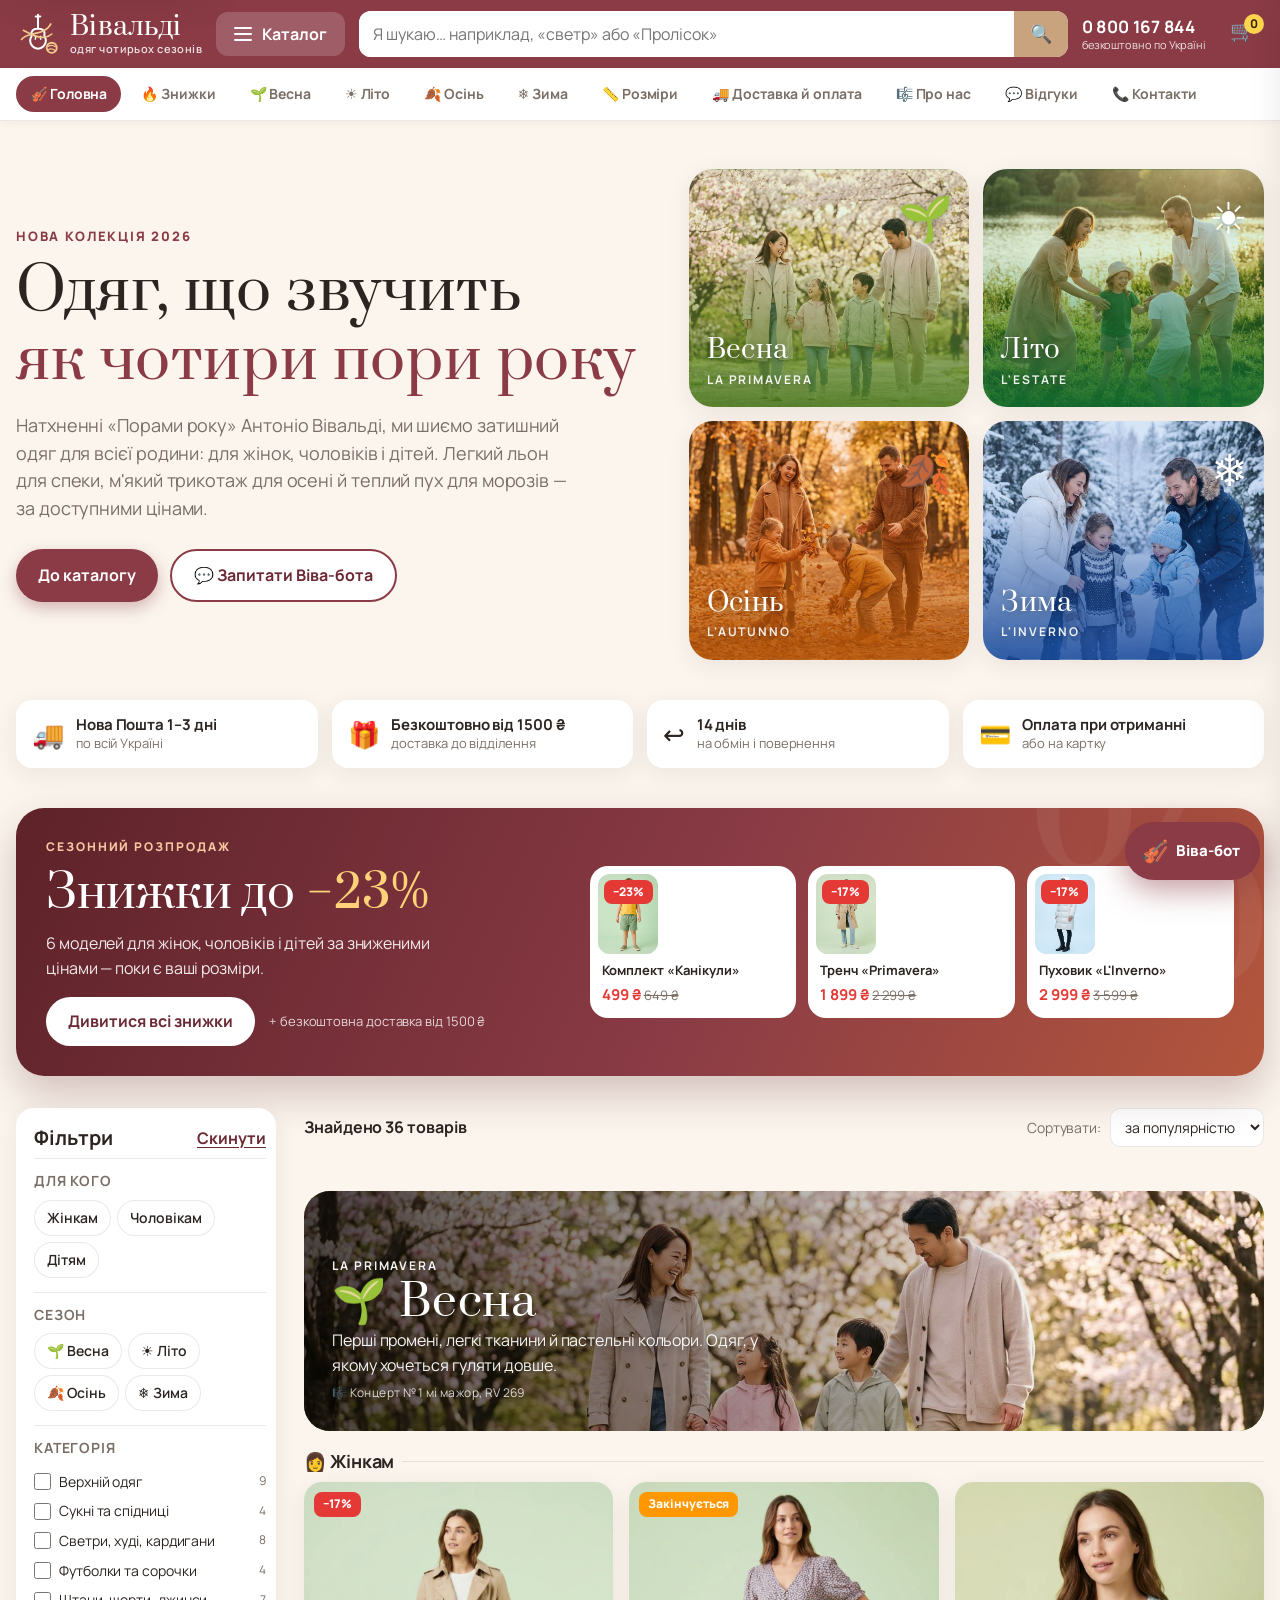
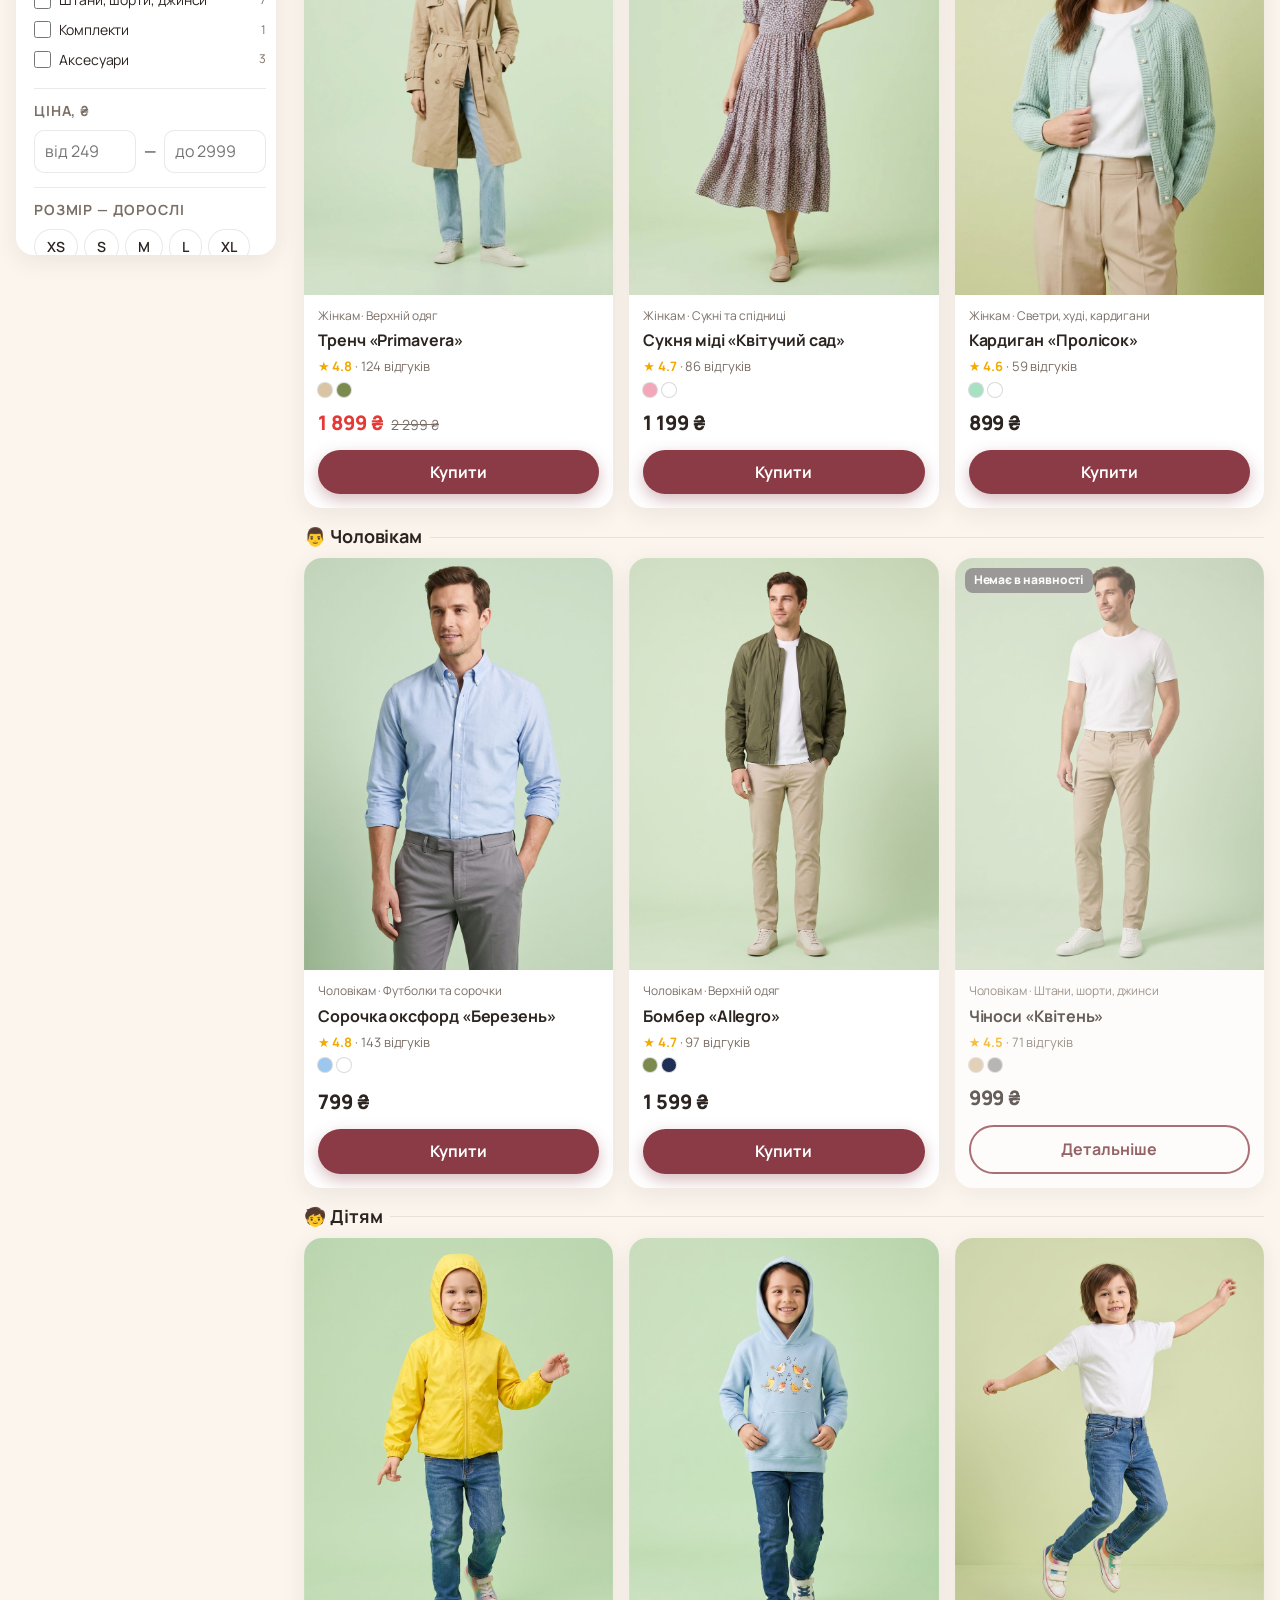
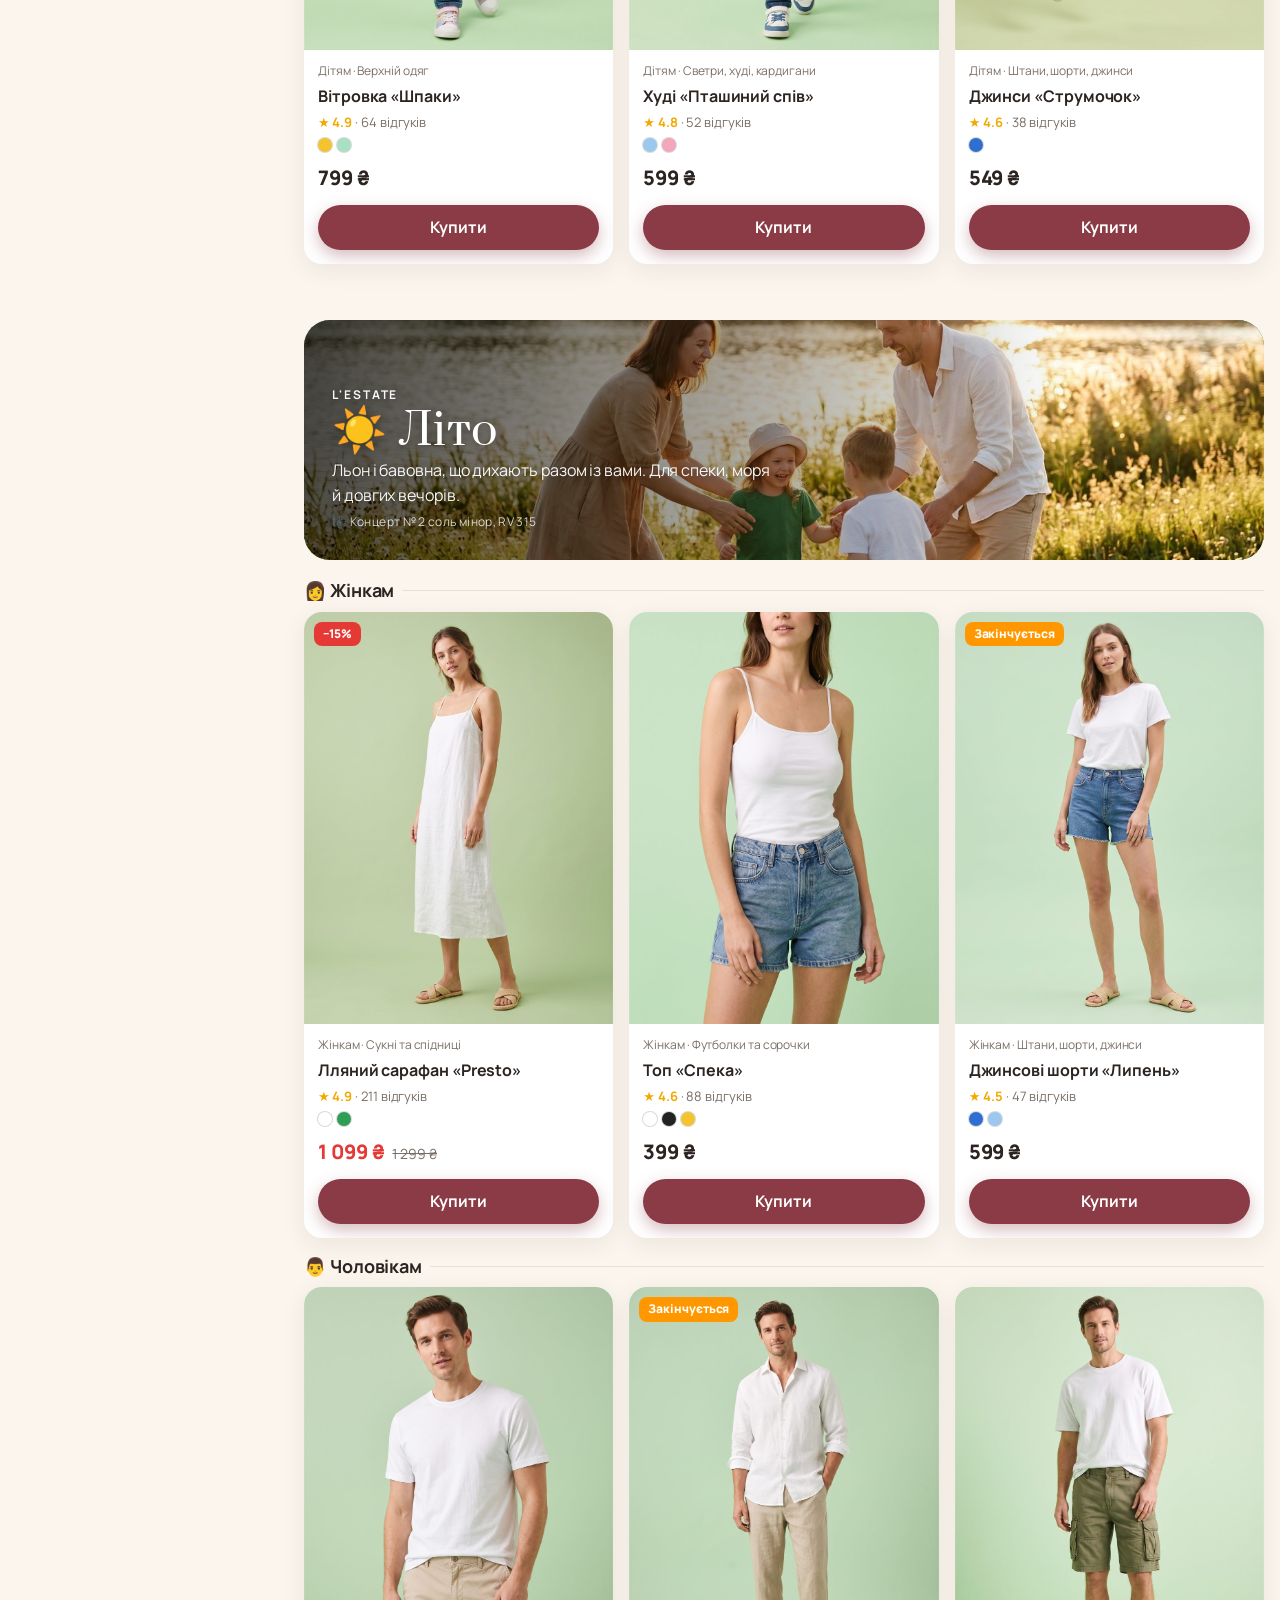
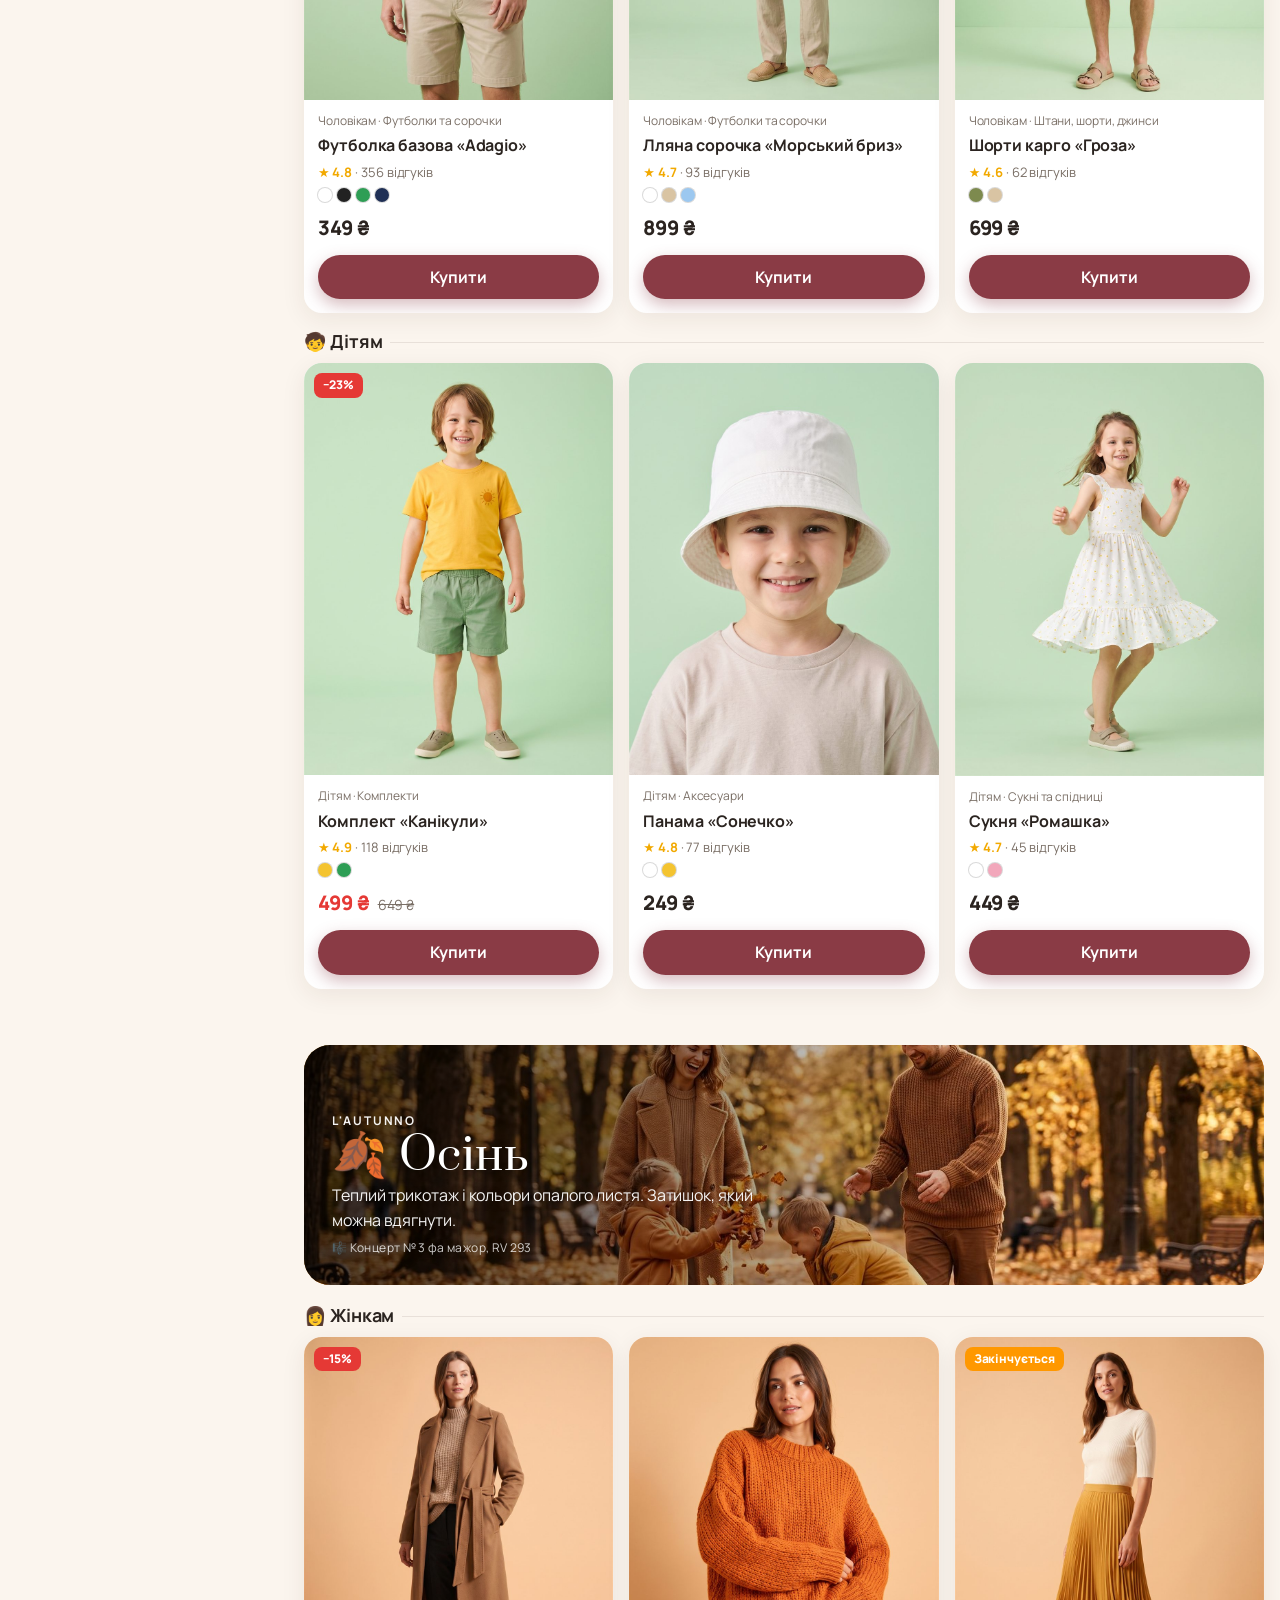
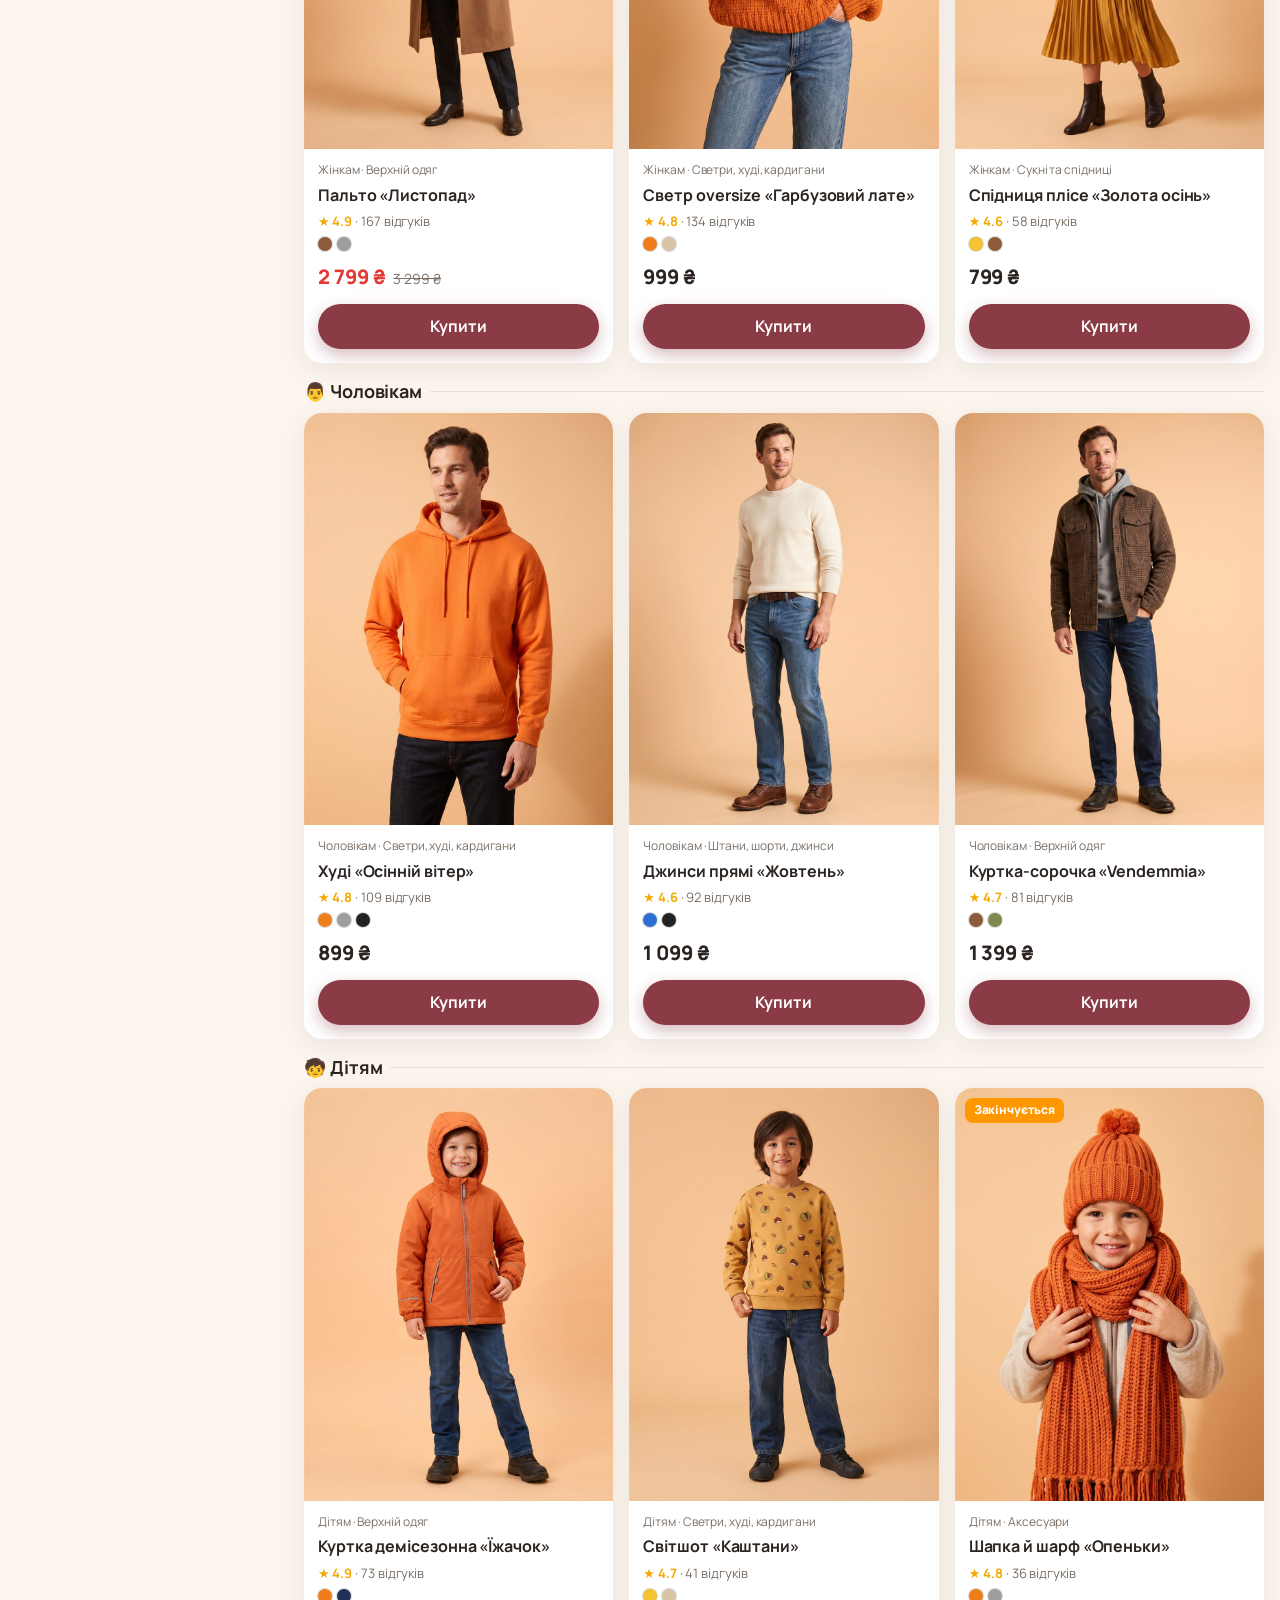
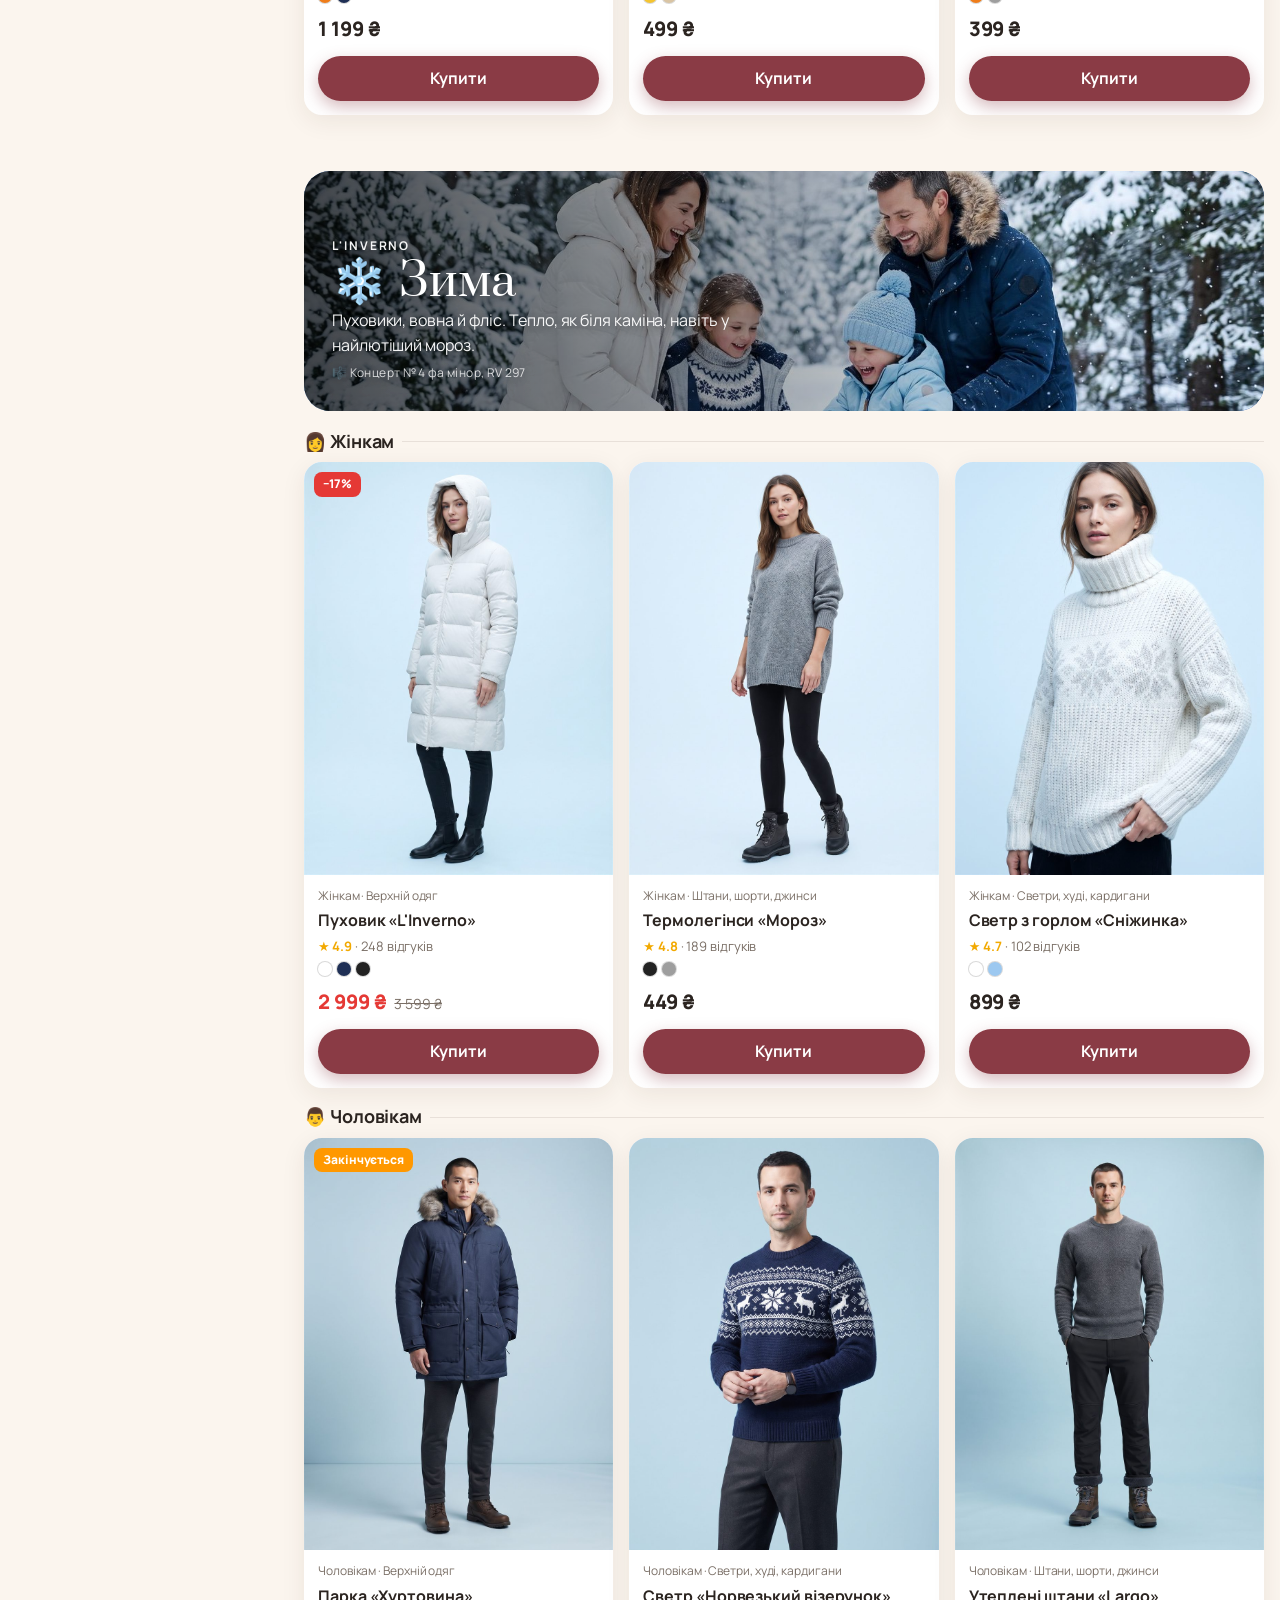
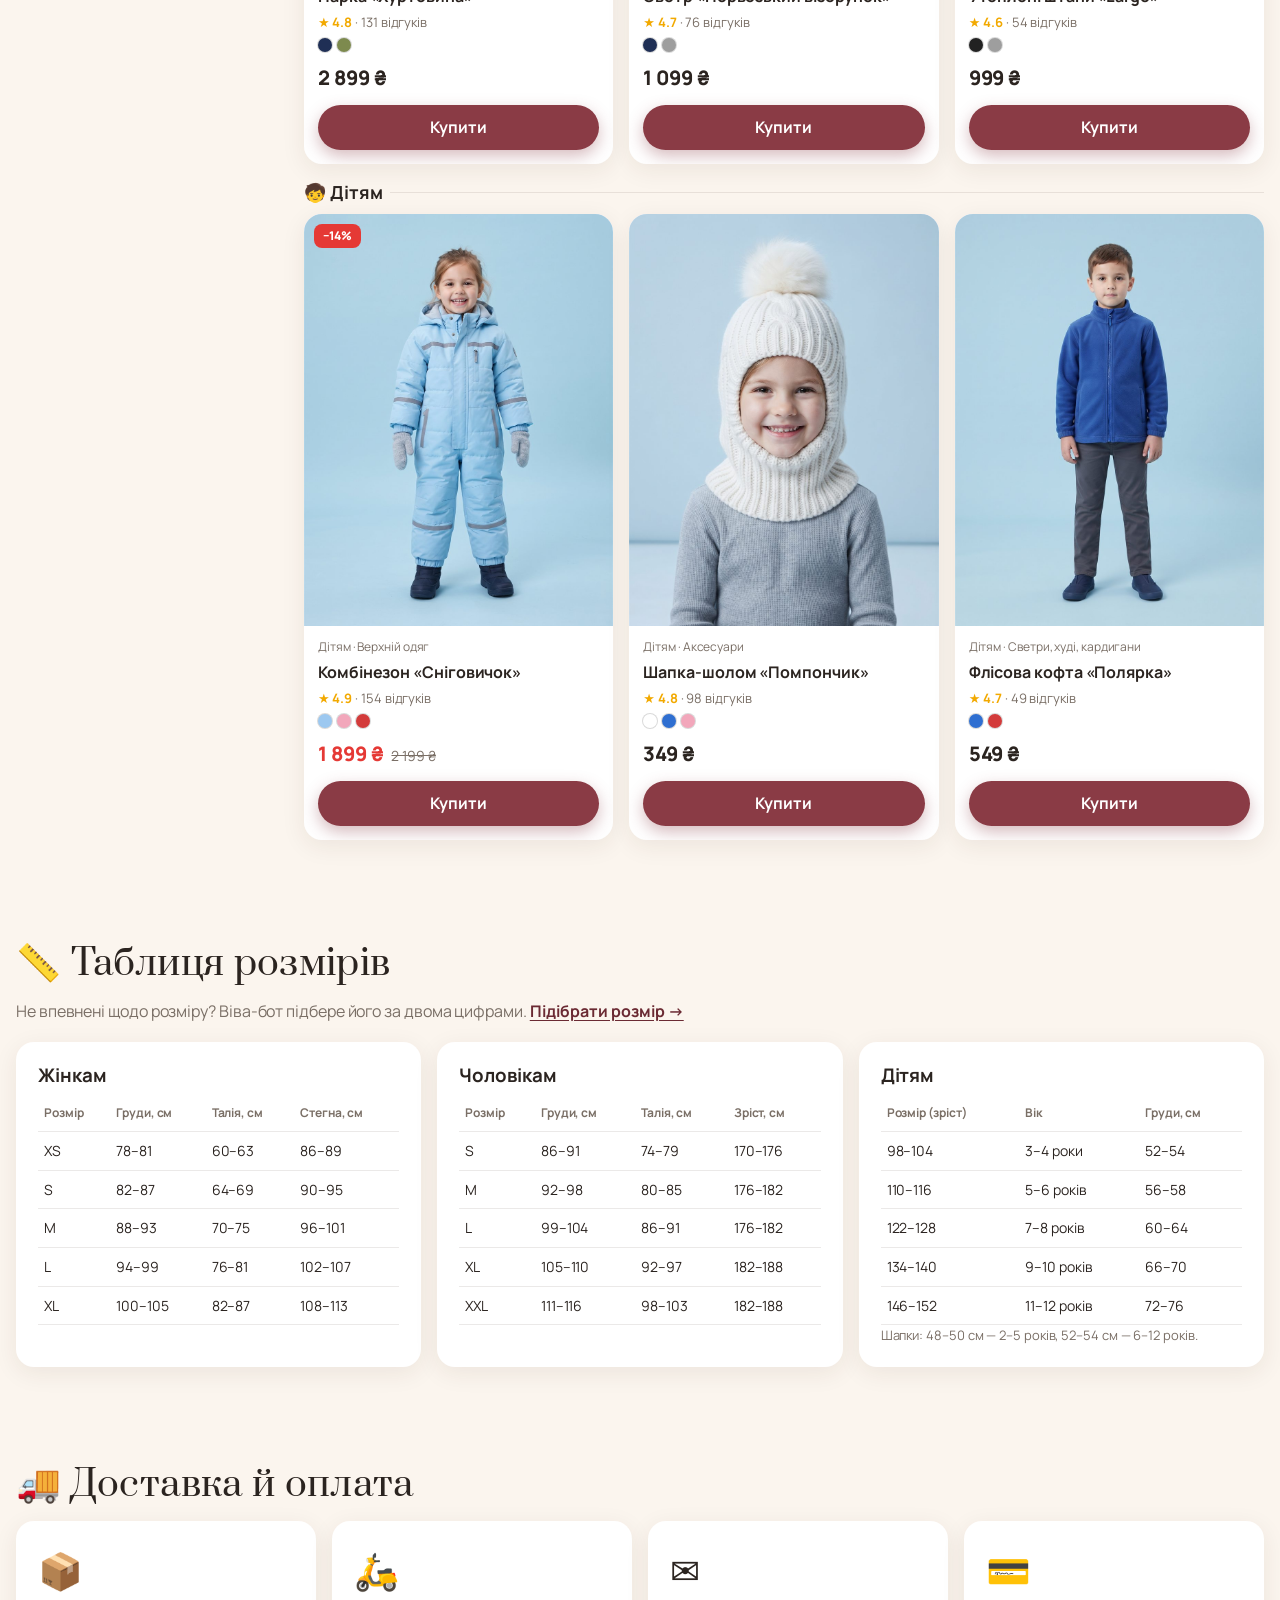
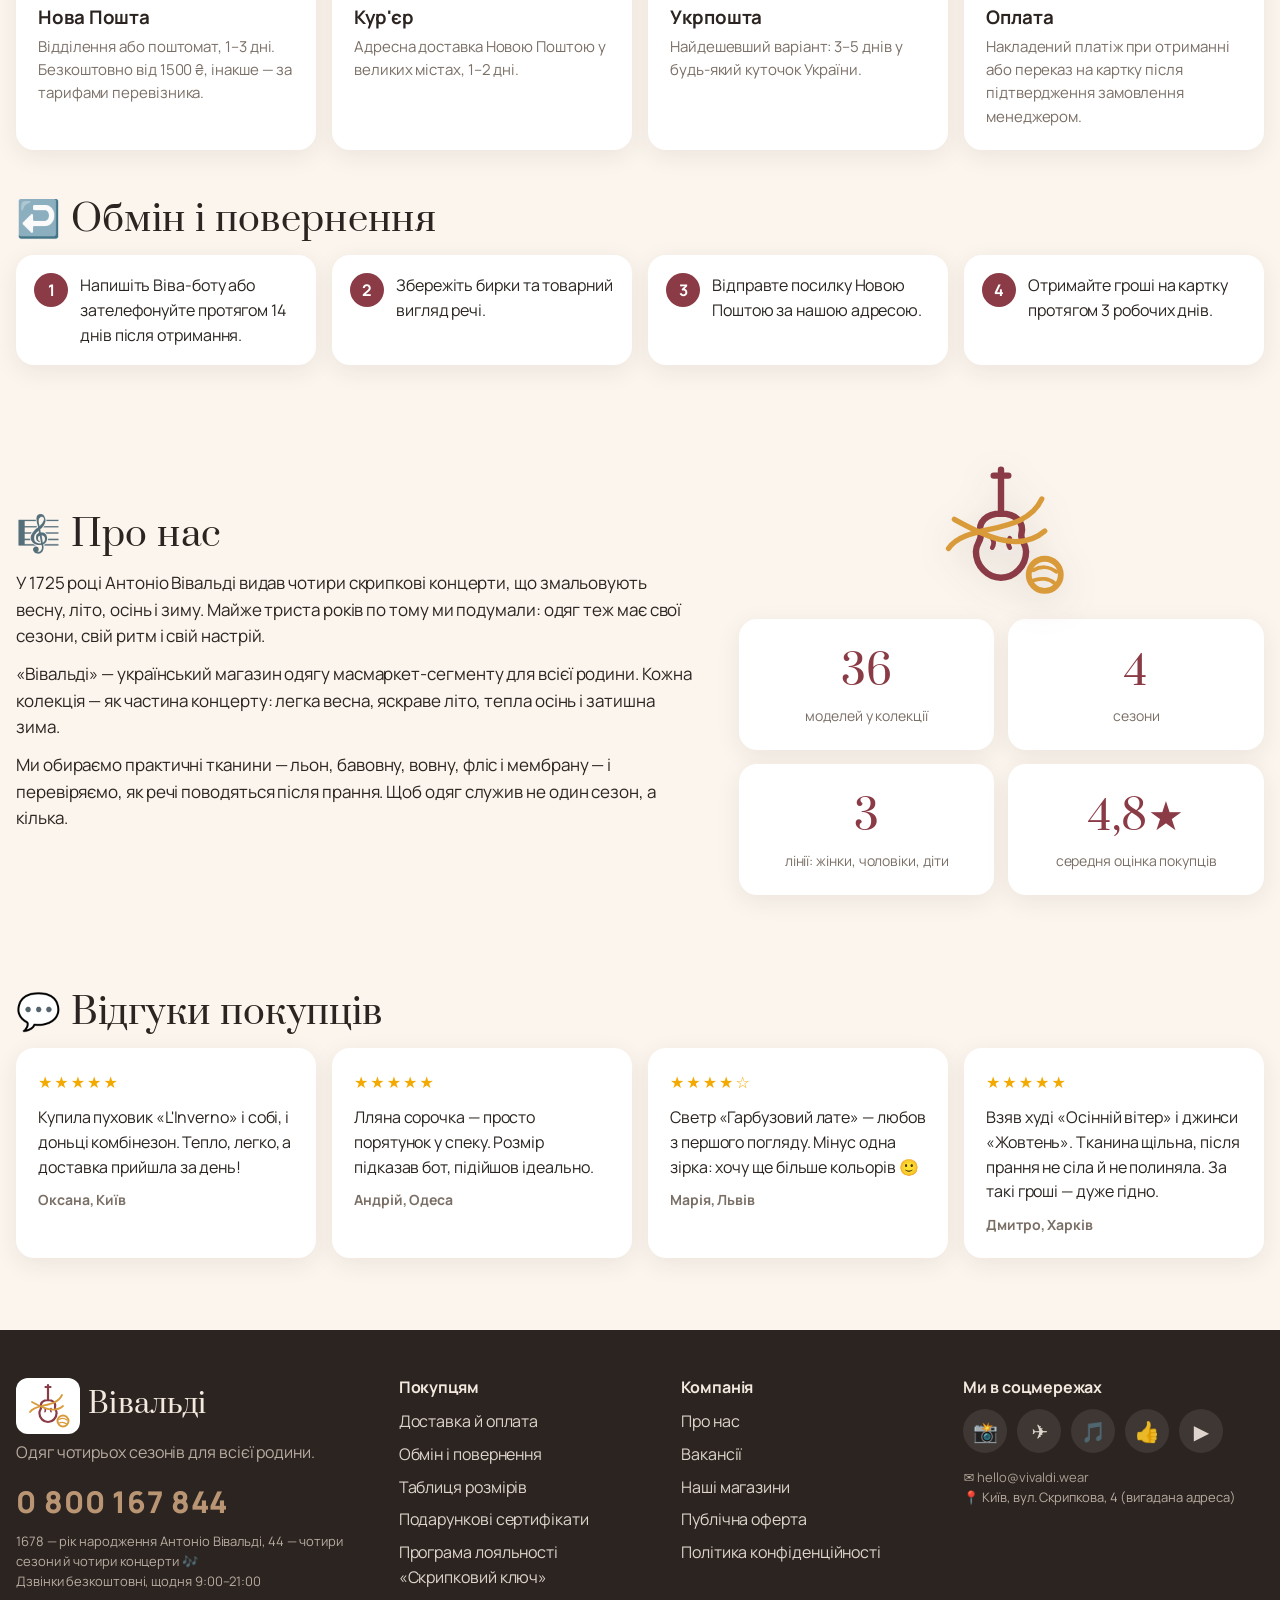
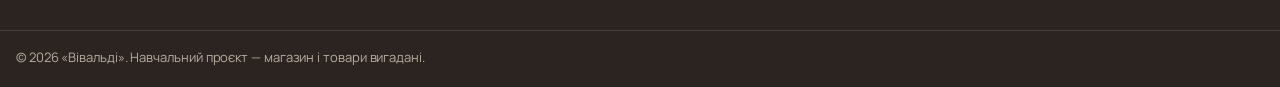
==== commit 5c53136e: "Рекламний банер «Знижки» і фільтр «Лише зі знижкою» - Банер під головним екраном: максимальна знижка" ====
--- a/index.html
+++ b/index.html
@@ -62,6 +62,7 @@
   <nav class="seasonnav" aria-label="Розділи сторінки">
     <div class="wrap seasonnav-inner">
       <a href="#home" data-nav="home">🎻 Головна</a>
+      <a href="#sale" data-nav="sale">🔥 Знижки</a>
       <a href="#season-spring" data-nav="season-spring">🌱 Весна</a>
       <a href="#season-summer" data-nav="season-summer">☀️ Літо</a>
       <a href="#season-autumn" data-nav="season-autumn">🍂 Осінь</a>
@@ -100,6 +101,24 @@
       <div><span>🎁</span><p><b>Безкоштовно від 1500 ₴</b>доставка до відділення</p></div>
       <div><span>↩️</span><p><b>14 днів</b>на обмін і повернення</p></div>
       <div><span>💳</span><p><b>Оплата при отриманні</b>або на картку</p></div>
+    </div>
+  </section>
+
+  <!-- ============ РЕКЛАМНИЙ БАНЕР: ЗНИЖКИ ============ -->
+  <section id="sale" class="zone promo-zone" data-zone="base" aria-labelledby="promoTitle">
+    <div class="wrap">
+      <div class="promo">
+        <div class="promo-text">
+          <span class="promo-eyebrow">Сезонний розпродаж</span>
+          <h2 class="promo-title" id="promoTitle">Знижки до <b id="promoMax">−20%</b></h2>
+          <p id="promoLead">Улюблені моделі для всієї родини за зниженими цінами — поки є ваші розміри.</p>
+          <div class="promo-cta">
+            <button class="btn promo-btn" id="showSale">Дивитися всі знижки</button>
+            <span class="promo-note">+ безкоштовна доставка від 1500 ₴</span>
+          </div>
+        </div>
+        <div class="promo-items" id="promoItems"></div>
+      </div>
     </div>
   </section>
 
--- a/css/style.css
+++ b/css/style.css
@@ -489,3 +489,71 @@
 .skip-link { position: absolute; left: 12px; top: -60px; z-index: 200; background: var(--surface); color: var(--ink); padding: 10px 16px; border-radius: 10px; font-weight: 700; box-shadow: var(--shadow-hover); transition: top .2s; }
 .skip-link:focus { top: 12px; }
 .msg small { display: block; margin-top: 6px; opacity: .75; font-size: 12px; }
+
+/* ===================== Мобільний чат і дотики ===================== */
+/* Прокрутка всередині панелей не «перетікає» на сторінку */
+.bot-log, .drawer-body, .filters, .pm-info, .pmodal { overscroll-behavior: contain; }
+
+/* На телефоні Віва-бот займає весь екран і стає головним: сторінка під ним не видна й не прокручується */
+@media (max-width: 600px) {
+  .bot { inset: 0; right: 0; bottom: 0; width: 100%; height: 100%; height: 100dvh; max-height: none; border-radius: 0; animation: slide-up .25s ease; }
+  .bot-head { padding-top: calc(12px + env(safe-area-inset-top, 0px)); }
+  .bot-input { padding-bottom: calc(12px + env(safe-area-inset-bottom, 0px)); }
+  .bot-quick { max-height: 30vh; overflow-y: auto; }
+  html.bot-open, html.bot-open body { overflow: hidden; }
+}
+@keyframes slide-up { from { transform: translateY(24px); opacity: 0; } }
+
+/* Без синьої підсвітки та виділення тексту при натисканні на кнопки й посилання */
+* { -webkit-tap-highlight-color: transparent; }
+button, a, .chip, .swatch, .size-btn, .card { -webkit-user-select: none; user-select: none; touch-action: manipulation; }
+:focus:not(:focus-visible) { outline: none; }
+/* Поля вводу вже підсвічують рамку кольором сезону — без додаткового контуру */
+input:focus-visible, select:focus-visible { outline: none; }
+.search:focus-within { box-shadow: 0 0 0 3px rgba(255,255,255,.55); }
+.sort select:focus { border-color: var(--accent); }
+
+/* ===================== Рекламний банер «Знижки» ===================== */
+.promo-zone { padding: 8px 0 8px; }
+.promo {
+  position: relative; overflow: hidden; border-radius: 28px; padding: 30px;
+  display: grid; grid-template-columns: minmax(0, 1fr) minmax(0, 1.25fr); gap: 28px; align-items: center;
+  background: linear-gradient(115deg, #5e2229 0%, #8a3b45 55%, #b3563c 100%); color: #fff;
+  box-shadow: 0 18px 40px rgba(94, 34, 41, .25);
+}
+.promo::before { /* велике напівпрозоре «%» як фактура */
+  content: "%"; position: absolute; right: -10px; top: -70px; font-family: var(--font-head);
+  font-size: 300px; line-height: 1; color: rgba(255,255,255,.06); pointer-events: none;
+}
+.promo-text { position: relative; display: grid; gap: 12px; justify-items: start; }
+.promo-eyebrow { font-size: 12px; font-weight: 800; text-transform: uppercase; letter-spacing: .16em; color: #f6c7a0; }
+.promo-title { font-family: var(--font-head); font-weight: 400; font-size: clamp(30px, 4vw, 46px); line-height: 1.1; }
+.promo-title b { font-weight: 400; color: #ffd27a; white-space: nowrap; }
+.promo-text p { opacity: .9; max-width: 420px; }
+.promo-cta { display: flex; align-items: center; gap: 14px; flex-wrap: wrap; margin-top: 4px; }
+.promo-btn { background: #fff; color: #6b2a33; }
+.promo-btn:hover { background: #ffe9d6; }
+.promo-note { font-size: 13px; opacity: .8; }
+.promo-items { position: relative; display: grid; grid-template-columns: repeat(3, minmax(0, 1fr)); gap: 12px; }
+.promo-item {
+  position: relative; display: flex; flex-direction: column; gap: 4px; text-align: left; color: var(--ink);
+  background: #fff; border-radius: 18px; padding: 8px 8px 12px; transition: transform .25s, box-shadow .25s;
+}
+.promo-item:hover { transform: translateY(-4px); box-shadow: 0 14px 30px rgba(0,0,0,.25); }
+.promo-item .ph { border-radius: 12px; }
+.promo-item .ph-emoji { font-size: 48px; }
+.promo-item .tag { position: absolute; top: 14px; left: 14px; z-index: 2; }
+.promo-name { font-size: 13px; font-weight: 700; line-height: 1.3; padding: 4px 4px 0; }
+.promo-price { font-size: 13px; padding: 0 4px; color: var(--muted); }
+.promo-price b { color: #e53935; font-size: 15px; }
+@media (max-width: 860px) {
+  .promo { grid-template-columns: 1fr; padding: 24px 20px; }
+}
+@media (max-width: 560px) {
+  .promo { border-radius: 22px; padding: 22px 16px; gap: 18px; }
+  .promo-items { gap: 8px; }
+  .promo-item { padding: 6px 6px 10px; border-radius: 14px; }
+  .promo-item .tag { top: 10px; left: 10px; font-size: 11px; padding: 2px 6px; }
+  .promo-name { font-size: 12px; }
+  .promo-price s { display: none; }
+}
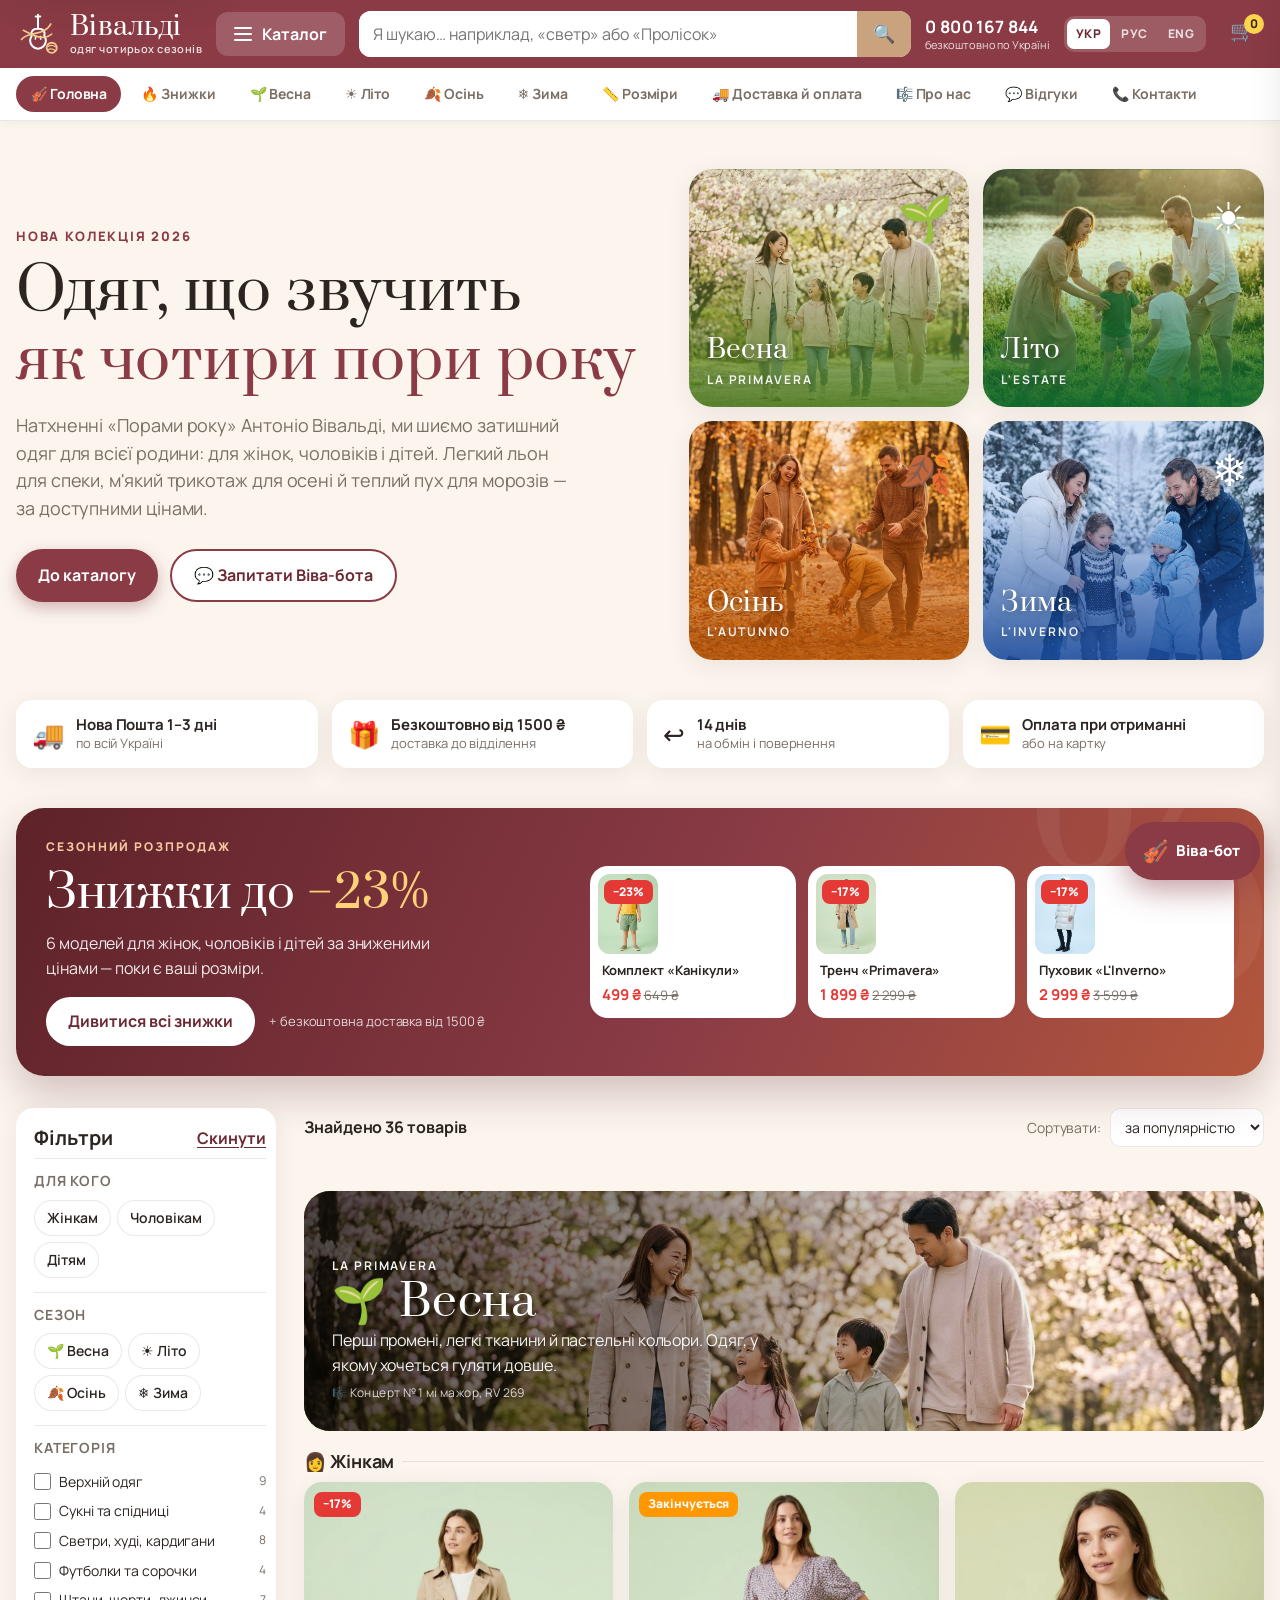
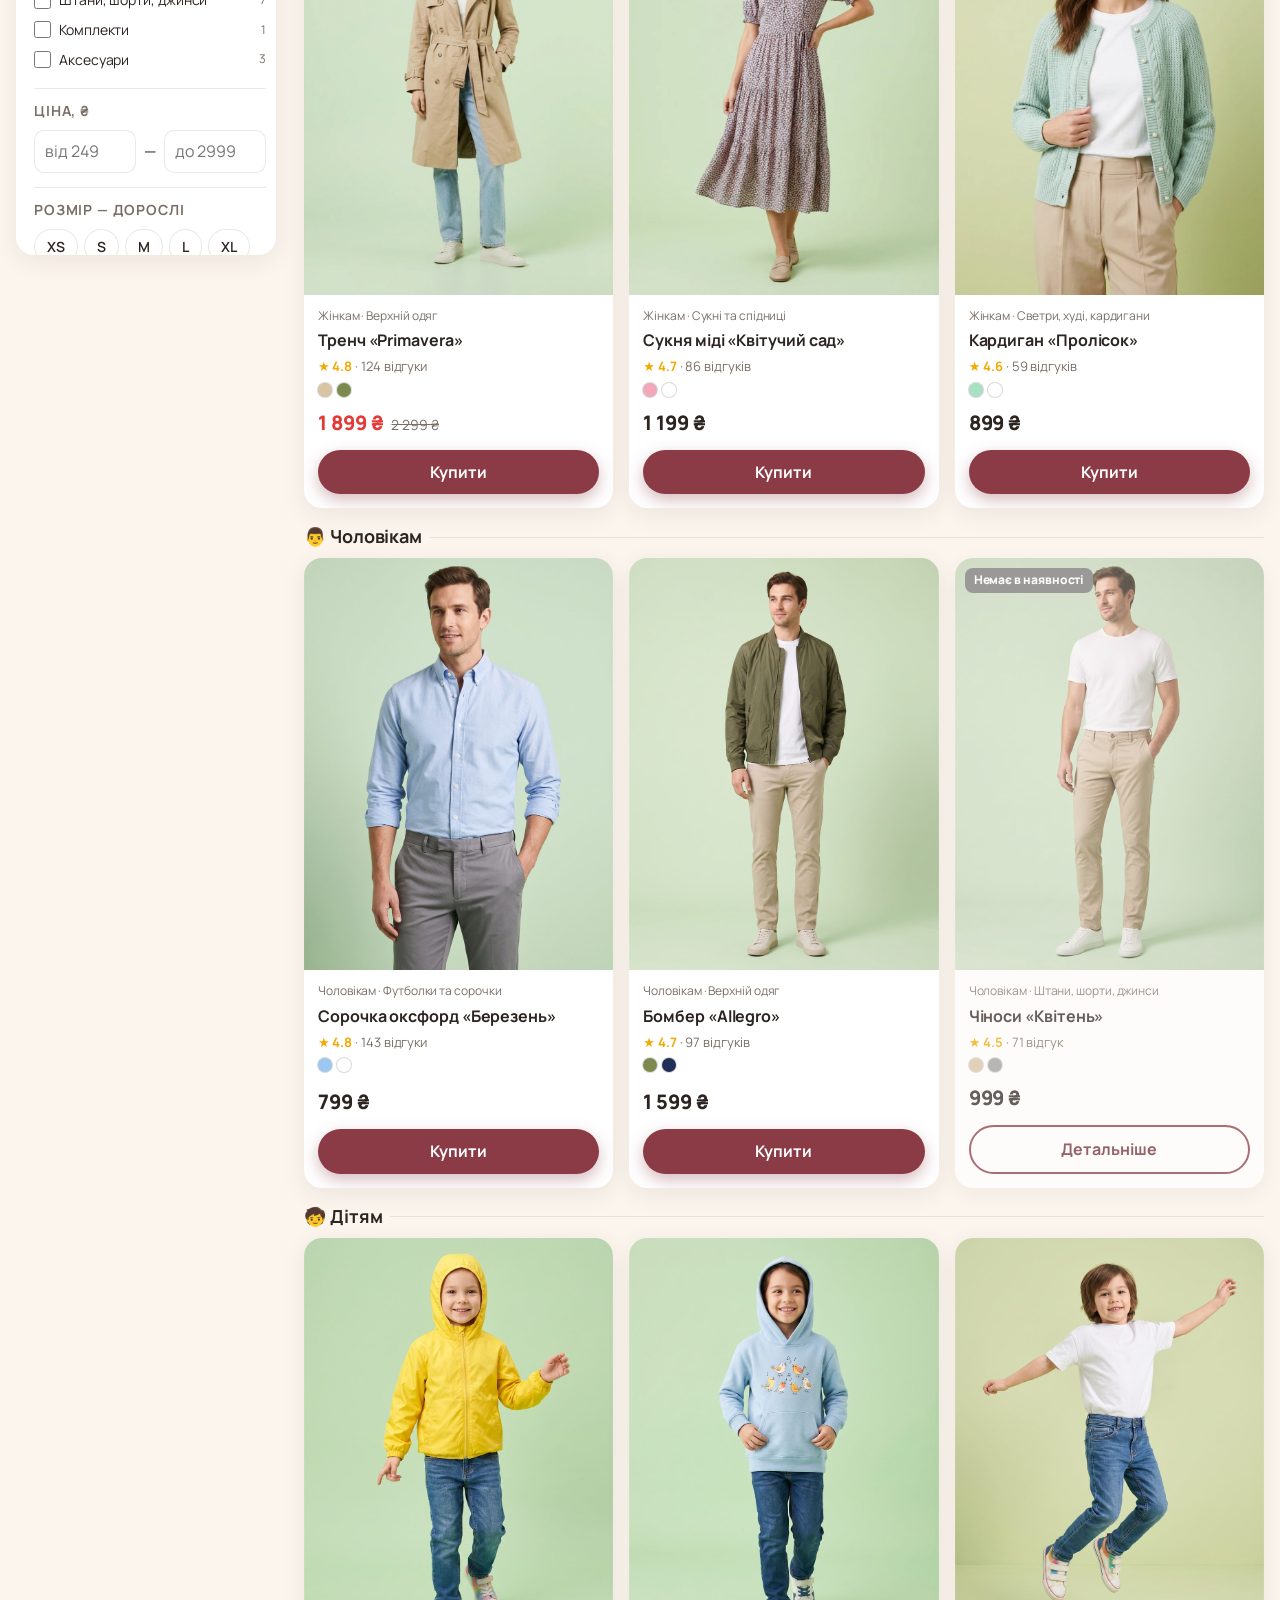
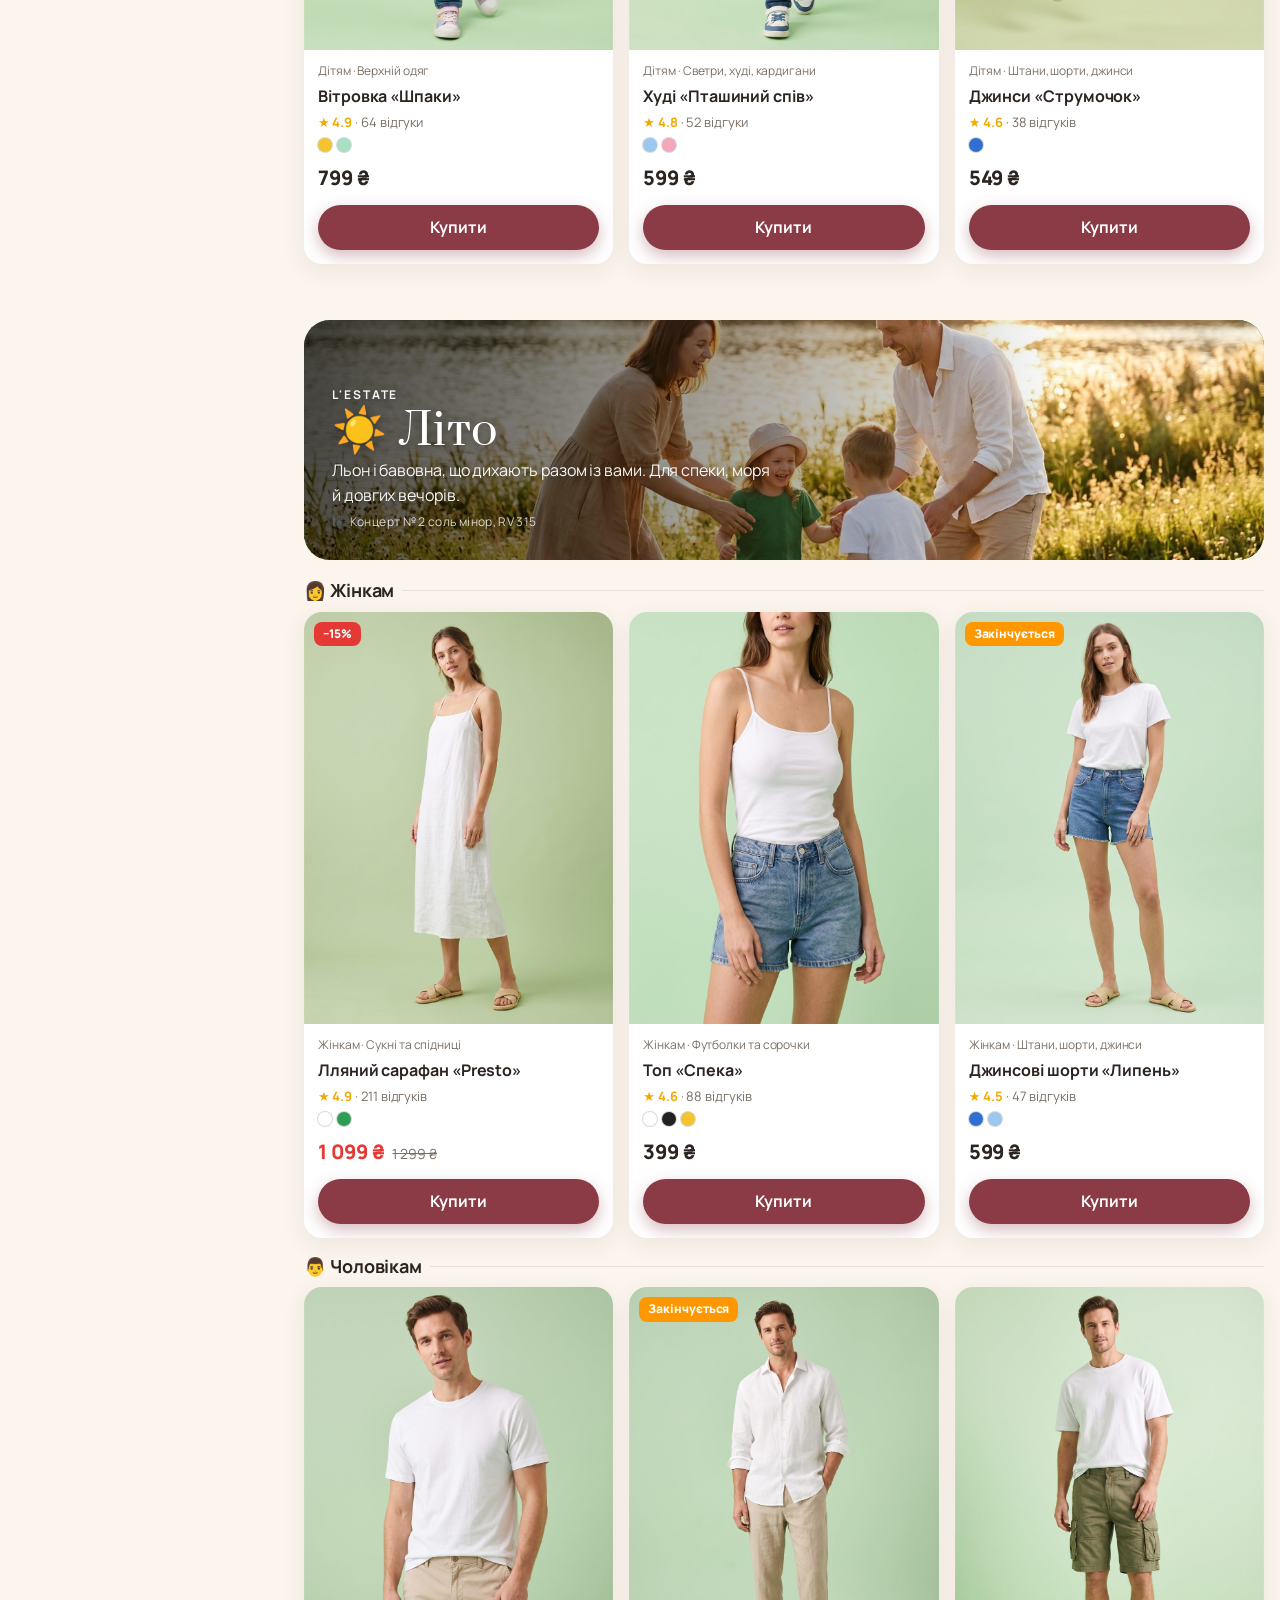
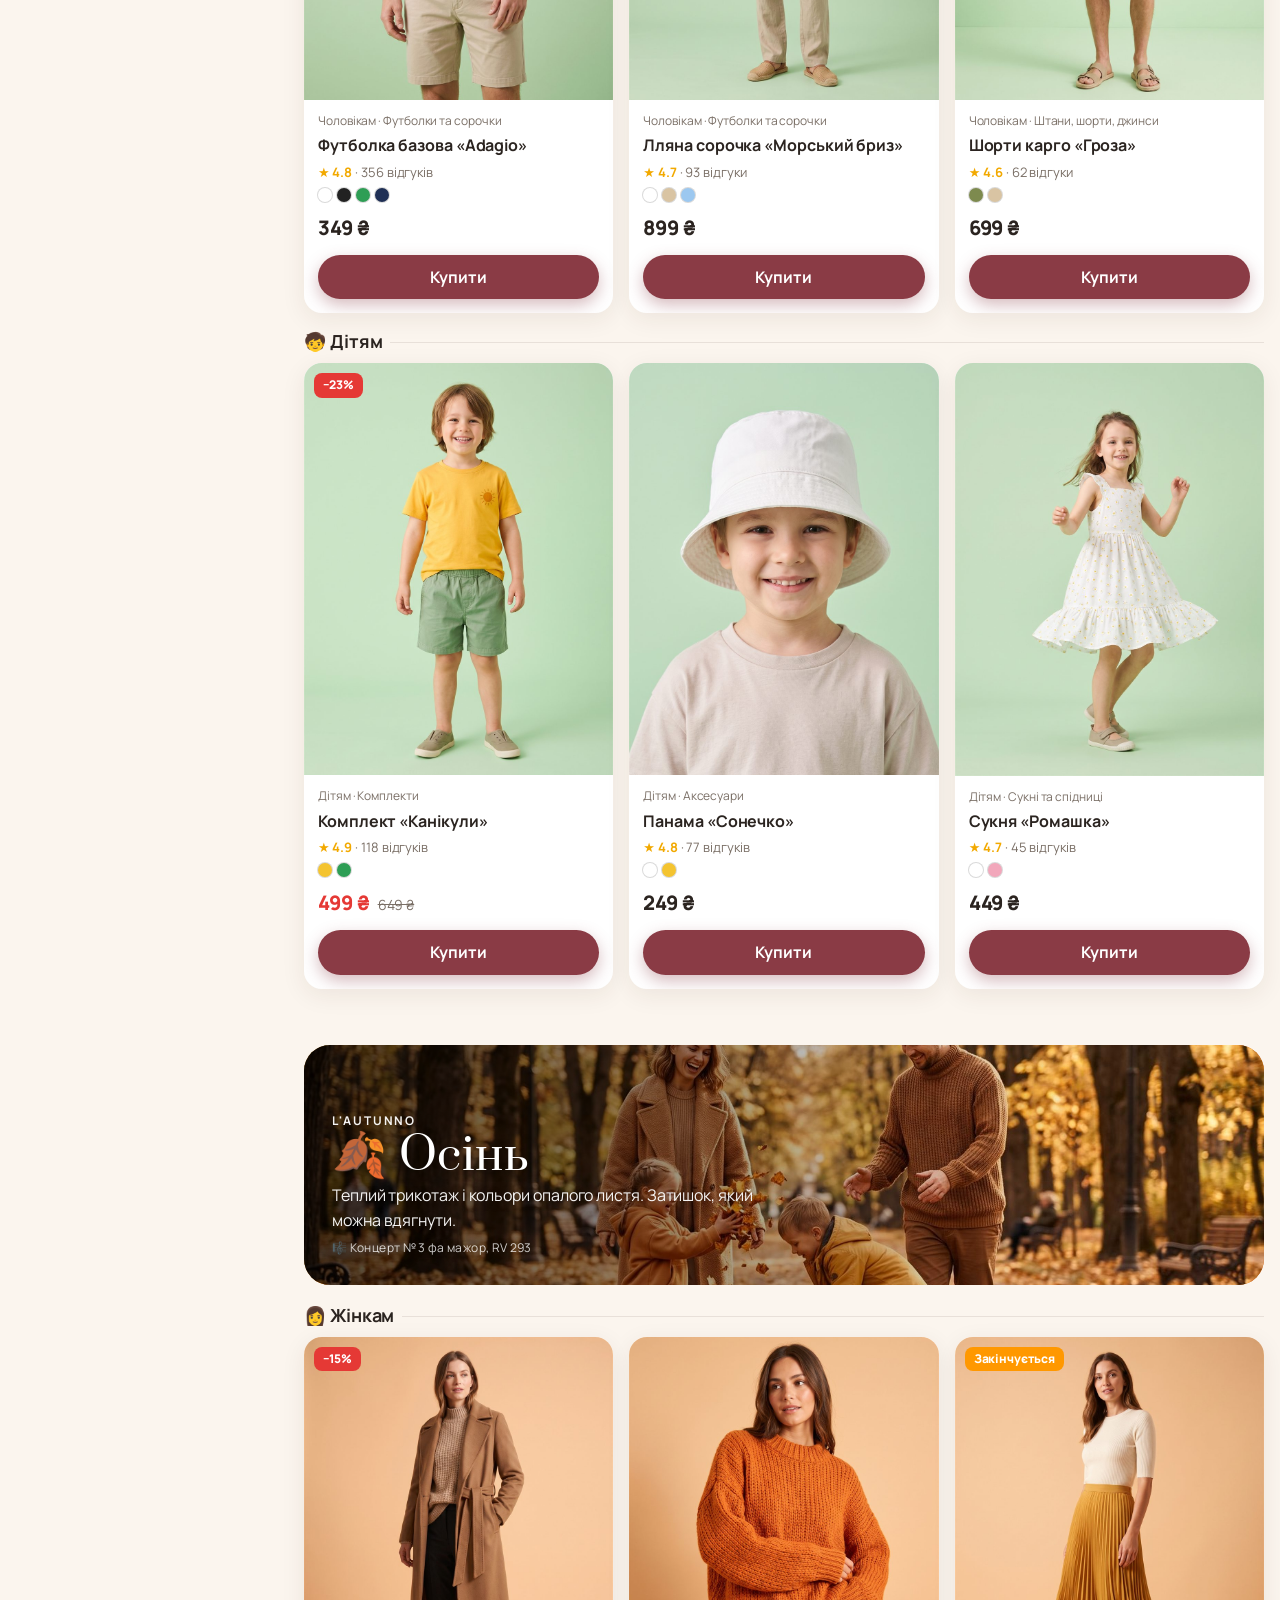
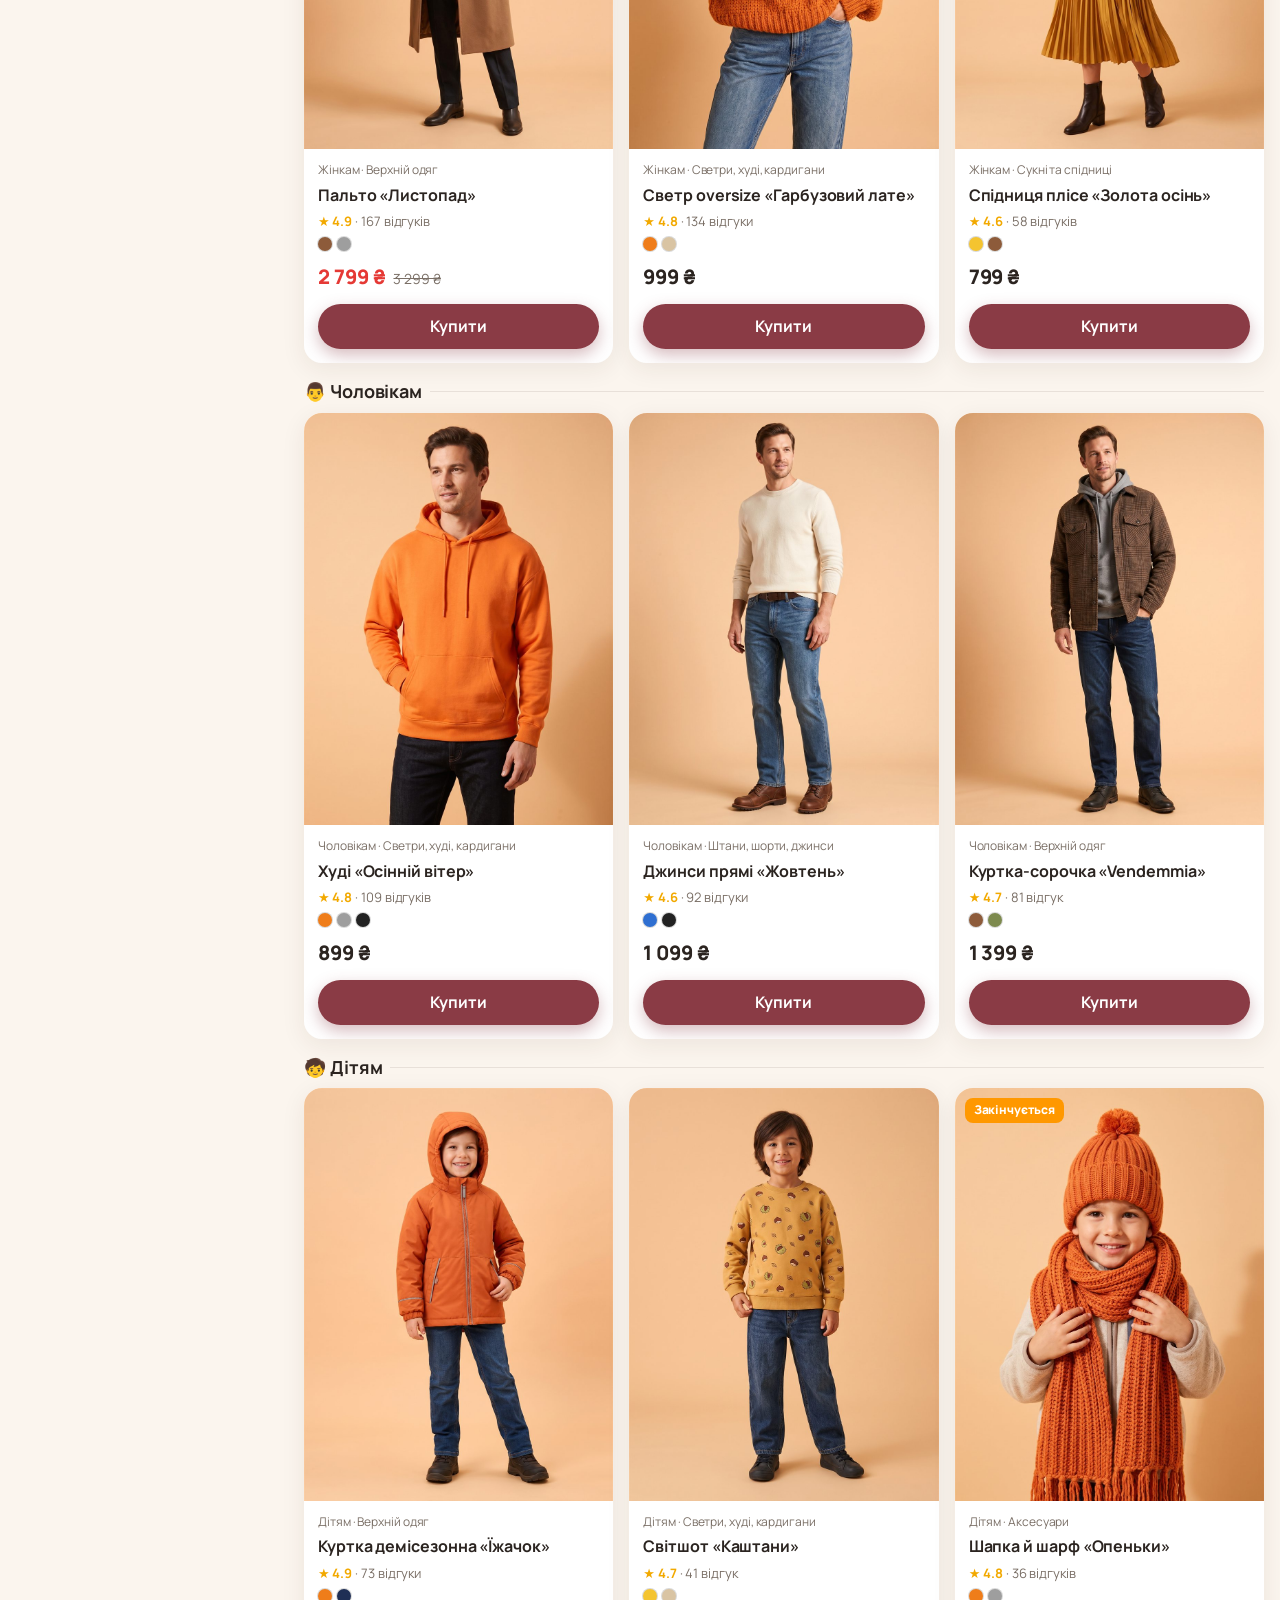
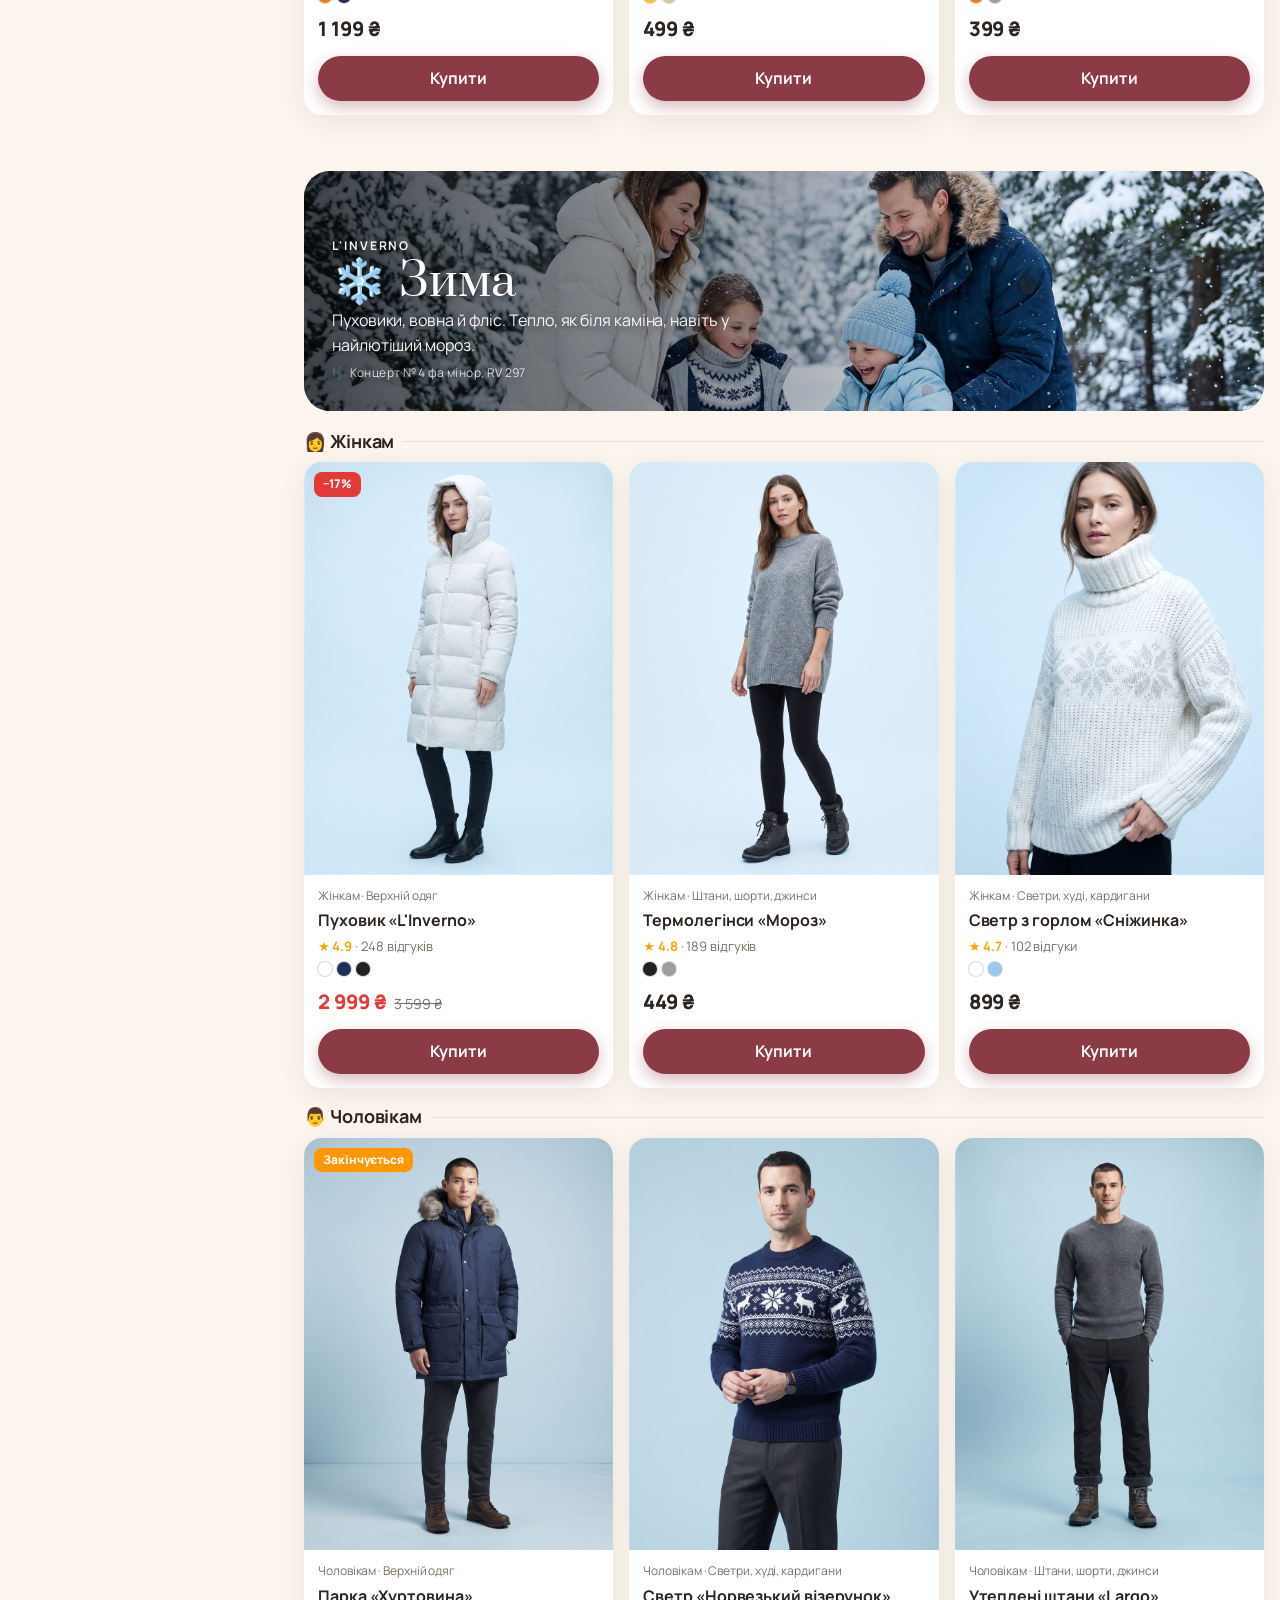
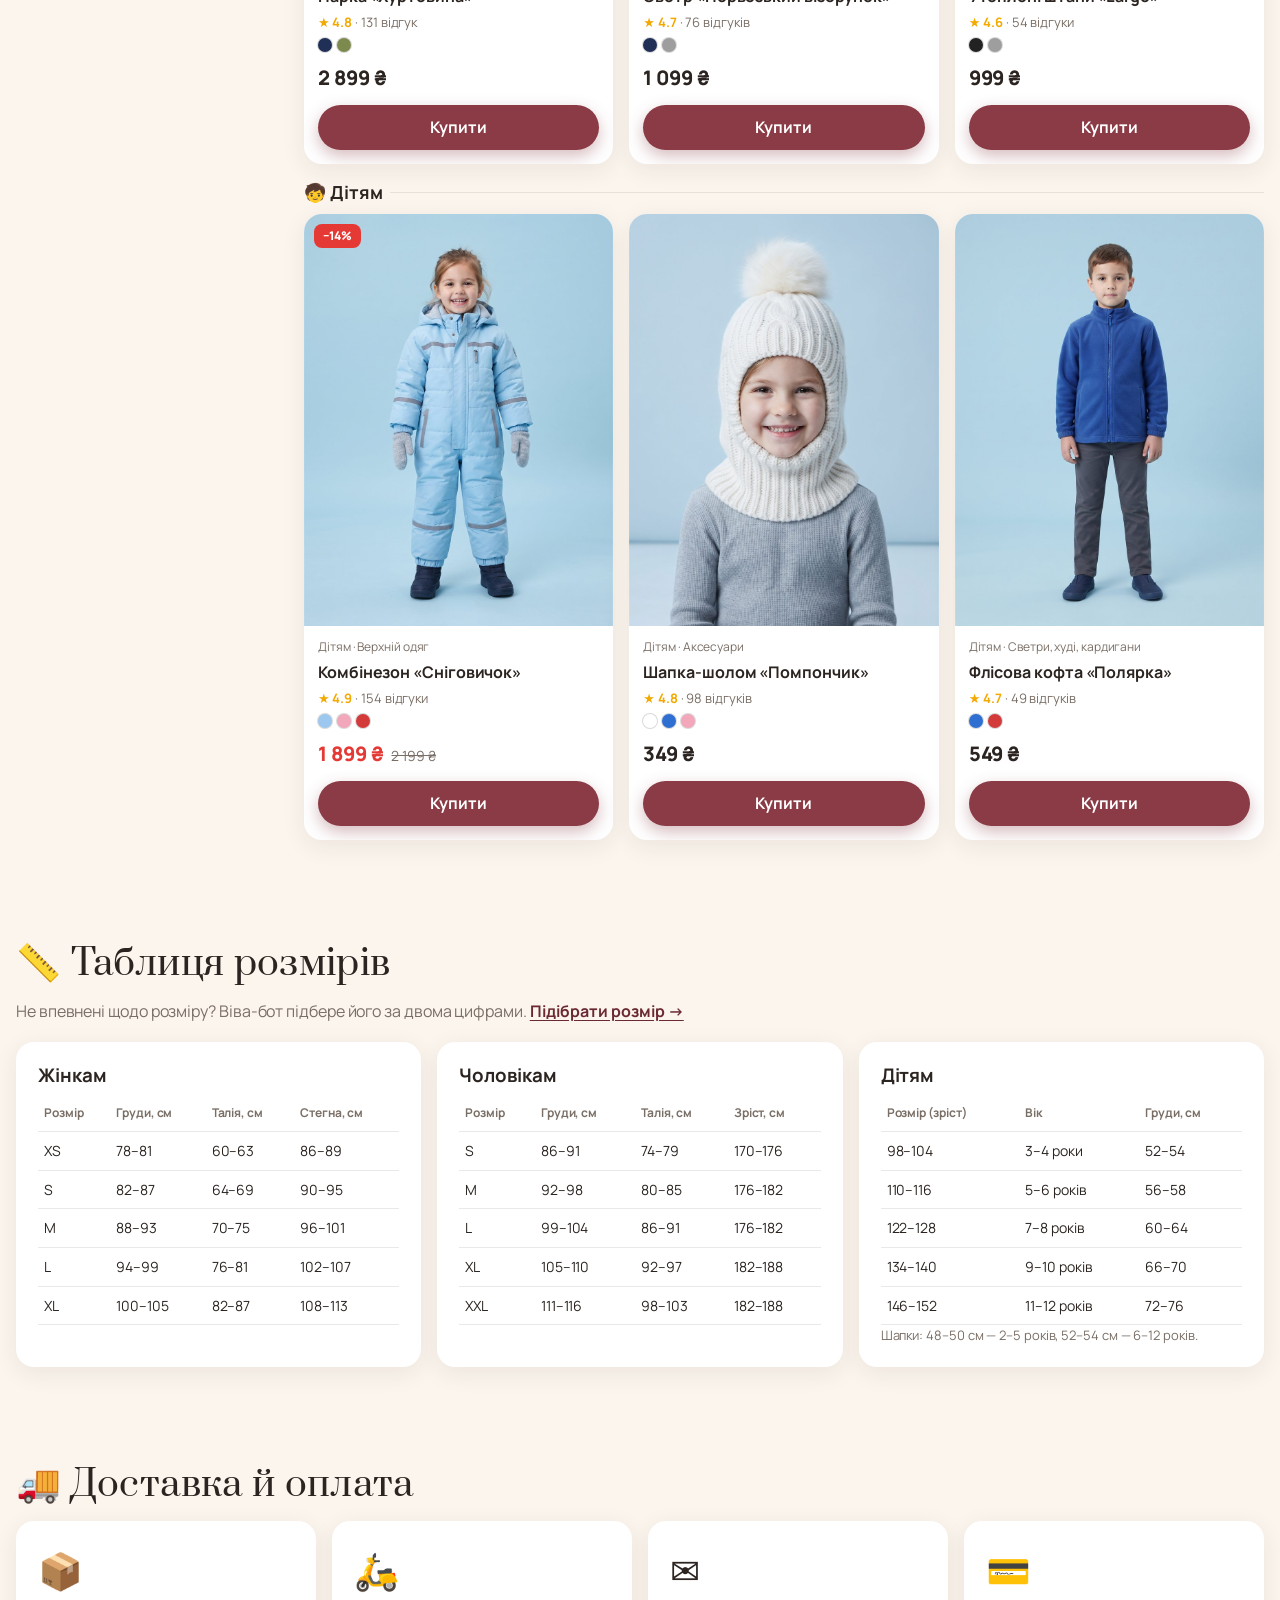
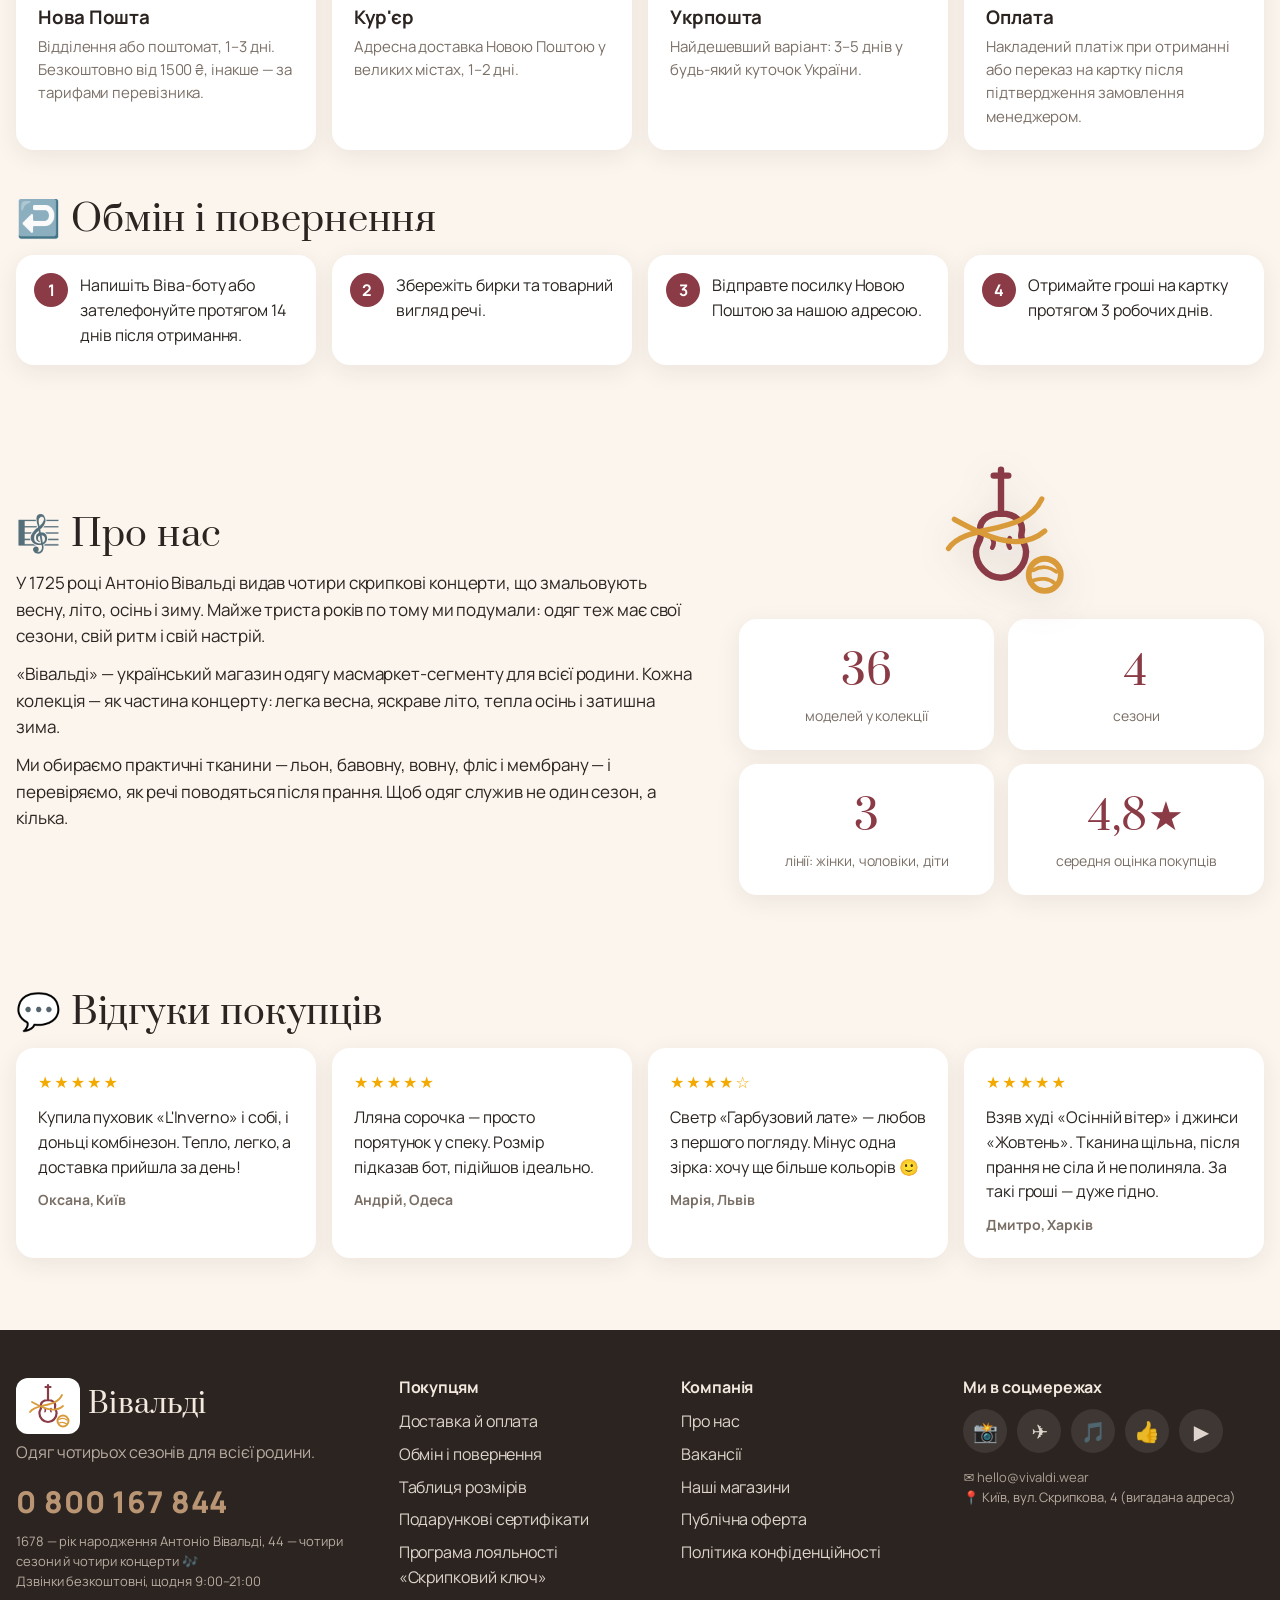
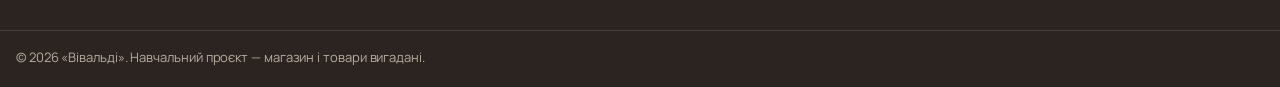
==== commit d2abd93f: "Перемикач мови сайту: українська, російська, англійська - Перемикач УКР / РУС / ENG у шапці; вибір з" ====
--- a/index.html
+++ b/index.html
@@ -12,21 +12,23 @@
   <meta property="og:description" content="Затишний одяг для всієї родини: колекції Весна, Літо, Осінь, Зима. Навчальний проєкт інтернет-магазину.">
   <meta property="og:image" content="images/hero-autumn.jpg">
   <meta property="og:locale" content="uk_UA">
+  <meta property="og:locale:alternate" content="ru_UA">
+  <meta property="og:locale:alternate" content="en_US">
   <meta name="twitter:card" content="summary_large_image">
   <link rel="icon" type="image/svg+xml" href="images/logo-v1.svg">
   <link rel="preconnect" href="https://fonts.googleapis.com">
   <link rel="preconnect" href="https://fonts.gstatic.com" crossorigin>
   <link href="https://fonts.googleapis.com/css2?family=Manrope:wght@400;500;600;700;800&family=Prata&display=swap" rel="stylesheet">
-  <link rel="stylesheet" href="css/style.css">
+  <link rel="stylesheet" href="css/style.css?v=20261119c">
 </head>
 <body>
 
 <!-- ============ ШАПКА ============ -->
-<a class="skip-link" href="#catalog">Перейти до каталогу</a>
+<a class="skip-link" href="#catalog" data-i18n="skip">Перейти до каталогу</a>
 <header class="header">
   <div class="topbar">
     <div class="wrap topbar-inner">
-      <a href="#home" class="logo" aria-label="Вівальді — на головну">
+      <a href="#home" class="logo" aria-label="Вівальді — на головну" data-i18n-attr="aria-label:logo.aria">
         <svg class="logo-svg" viewBox="0 0 48 48" aria-hidden="true">
           <g fill="none" stroke-linecap="round" stroke-linejoin="round">
             <path d="M24 3v15M21.5 5h5" stroke="currentColor" stroke-width="2.2"/>
@@ -37,41 +39,47 @@
             <path d="M35 37.5c2.5-1.5 5.5-1.5 8 .5M35 41c2.5-1 5.5-.8 7.5 1" stroke="var(--yarn)" stroke-width="1.3"/>
           </g>
         </svg>
-        <span class="logo-text">Вівальді<small>одяг чотирьох сезонів</small></span>
+        <span class="logo-text" data-i18n="logo.text">Вівальді<small>одяг чотирьох сезонів</small></span>
       </a>
 
-      <button class="btn-catalog" data-scroll="#catalog" aria-label="Перейти до каталогу">
-        <span class="burger" aria-hidden="true"></span><span class="hide-sm">Каталог</span>
+      <button class="btn-catalog" data-scroll="#catalog" aria-label="Перейти до каталогу" data-i18n-attr="aria-label:catalog.aria">
+        <span class="burger" aria-hidden="true"></span><span class="hide-sm" data-i18n="catalog">Каталог</span>
       </button>
 
       <form class="search" role="search" onsubmit="return false">
-        <input id="search" type="search" placeholder="Я шукаю… наприклад, «светр» або «Пролісок»" aria-label="Пошук товарів">
-        <button type="submit" aria-label="Знайти">🔍</button>
+        <input id="search" type="search" placeholder="Я шукаю… наприклад, «светр» або «Пролісок»" aria-label="Пошук товарів" data-i18n-attr="placeholder:search.ph;aria-label:search.aria">
+        <button type="submit" aria-label="Знайти" data-i18n-attr="aria-label:search.btn">🔍</button>
       </form>
 
       <a class="phone hide-md" href="tel:0800167844">
-        <b>0 800 167 844</b><small>безкоштовно по Україні</small>
+        <b>0 800 167 844</b><small data-i18n="phone.note">безкоштовно по Україні</small>
       </a>
 
-      <button class="icon-btn" id="openCart" aria-label="Кошик">
+      <div class="lang-switch" role="group" aria-label="Мова сайту" data-i18n-attr="aria-label:lang.aria">
+        <button type="button" data-lang="uk" lang="uk" title="Українська">УКР</button>
+        <button type="button" data-lang="ru" lang="ru" title="Русский">РУС</button>
+        <button type="button" data-lang="en" lang="en" title="English">ENG</button>
+      </div>
+
+      <button class="icon-btn" id="openCart" aria-label="Кошик" data-i18n-attr="aria-label:cart.aria">
         🛒<span class="badge" id="cartCount">0</span>
       </button>
     </div>
   </div>
 
-  <nav class="seasonnav" aria-label="Розділи сторінки">
+  <nav class="seasonnav" aria-label="Розділи сторінки" data-i18n-attr="aria-label:nav.aria">
     <div class="wrap seasonnav-inner">
-      <a href="#home" data-nav="home">🎻 Головна</a>
-      <a href="#sale" data-nav="sale">🔥 Знижки</a>
-      <a href="#season-spring" data-nav="season-spring">🌱 Весна</a>
-      <a href="#season-summer" data-nav="season-summer">☀️ Літо</a>
-      <a href="#season-autumn" data-nav="season-autumn">🍂 Осінь</a>
-      <a href="#season-winter" data-nav="season-winter">❄️ Зима</a>
-      <a href="#sizes" data-nav="sizes">📏 Розміри</a>
-      <a href="#delivery" data-nav="delivery">🚚 Доставка й оплата</a>
-      <a href="#about" data-nav="about">🎼 Про нас</a>
-      <a href="#reviews" data-nav="reviews">💬 Відгуки</a>
-      <a href="#contacts" data-nav="contacts">📞 Контакти</a>
+      <a href="#home" data-nav="home" data-i18n="nav.home">🎻 Головна</a>
+      <a href="#sale" data-nav="sale" data-i18n="nav.sale">🔥 Знижки</a>
+      <a href="#season-spring" data-nav="season-spring" data-i18n="nav.spring">🌱 Весна</a>
+      <a href="#season-summer" data-nav="season-summer" data-i18n="nav.summer">☀️ Літо</a>
+      <a href="#season-autumn" data-nav="season-autumn" data-i18n="nav.autumn">🍂 Осінь</a>
+      <a href="#season-winter" data-nav="season-winter" data-i18n="nav.winter">❄️ Зима</a>
+      <a href="#sizes" data-nav="sizes" data-i18n="nav.sizes">📏 Розміри</a>
+      <a href="#delivery" data-nav="delivery" data-i18n="nav.delivery">🚚 Доставка й оплата</a>
+      <a href="#about" data-nav="about" data-i18n="nav.about">🎼 Про нас</a>
+      <a href="#reviews" data-nav="reviews" data-i18n="nav.reviews">💬 Відгуки</a>
+      <a href="#contacts" data-nav="contacts" data-i18n="nav.contacts">📞 Контакти</a>
     </div>
   </nav>
 </header>
@@ -81,26 +89,26 @@
   <section id="home" class="zone hero" data-zone="base">
     <div class="wrap hero-inner">
       <div class="hero-text">
-        <p class="eyebrow">Нова колекція 2026</p>
-        <h1>Одяг, що звучить<br><em>як чотири пори року</em></h1>
-        <p class="lead">Натхненні «Порами року» Антоніо Вівальді, ми шиємо затишний одяг для всієї родини: для жінок, чоловіків і дітей. Легкий льон для спеки, м'який трикотаж для осені й теплий пух для морозів — за доступними цінами.</p>
+        <p class="eyebrow" data-i18n="hero.eyebrow">Нова колекція 2026</p>
+        <h1 data-i18n="hero.title">Одяг, що звучить<br><em>як чотири пори року</em></h1>
+        <p class="lead" data-i18n="hero.lead">Натхненні «Порами року» Антоніо Вівальді, ми шиємо затишний одяг для всієї родини: для жінок, чоловіків і дітей. Легкий льон для спеки, м'який трикотаж для осені й теплий пух для морозів — за доступними цінами.</p>
         <div class="hero-cta">
-          <button class="btn btn-primary" data-scroll="#catalog">До каталогу</button>
-          <button class="btn btn-ghost" data-bot-open>💬 Запитати Віва-бота</button>
+          <button class="btn btn-primary" data-scroll="#catalog" data-i18n="hero.toCatalog">До каталогу</button>
+          <button class="btn btn-ghost" data-bot-open data-i18n="hero.askBot">💬 Запитати Віва-бота</button>
         </div>
       </div>
       <div class="hero-tiles">
-        <a href="#season-spring" class="tile t-spring"><span>🌱</span><b>Весна</b><i>La Primavera</i></a>
-        <a href="#season-summer" class="tile t-summer"><span>☀️</span><b>Літо</b><i>L'Estate</i></a>
-        <a href="#season-autumn" class="tile t-autumn"><span>🍂</span><b>Осінь</b><i>L'Autunno</i></a>
-        <a href="#season-winter" class="tile t-winter"><span>❄️</span><b>Зима</b><i>L'Inverno</i></a>
+        <a href="#season-spring" class="tile t-spring"><span>🌱</span><b data-i18n="tile.spring">Весна</b><i>La Primavera</i></a>
+        <a href="#season-summer" class="tile t-summer"><span>☀️</span><b data-i18n="tile.summer">Літо</b><i>L'Estate</i></a>
+        <a href="#season-autumn" class="tile t-autumn"><span>🍂</span><b data-i18n="tile.autumn">Осінь</b><i>L'Autunno</i></a>
+        <a href="#season-winter" class="tile t-winter"><span>❄️</span><b data-i18n="tile.winter">Зима</b><i>L'Inverno</i></a>
       </div>
     </div>
     <div class="wrap perks">
-      <div><span>🚚</span><p><b>Нова Пошта 1–3 дні</b>по всій Україні</p></div>
-      <div><span>🎁</span><p><b>Безкоштовно від 1500 ₴</b>доставка до відділення</p></div>
-      <div><span>↩️</span><p><b>14 днів</b>на обмін і повернення</p></div>
-      <div><span>💳</span><p><b>Оплата при отриманні</b>або на картку</p></div>
+      <div><span>🚚</span><p data-i18n="perk.1"><b>Нова Пошта 1–3 дні</b>по всій Україні</p></div>
+      <div><span>🎁</span><p data-i18n="perk.2"><b>Безкоштовно від 1500 ₴</b>доставка до відділення</p></div>
+      <div><span>↩️</span><p data-i18n="perk.3"><b>14 днів</b>на обмін і повернення</p></div>
+      <div><span>💳</span><p data-i18n="perk.4"><b>Оплата при отриманні</b>або на картку</p></div>
     </div>
   </section>
 
@@ -109,12 +117,12 @@
     <div class="wrap">
       <div class="promo">
         <div class="promo-text">
-          <span class="promo-eyebrow">Сезонний розпродаж</span>
-          <h2 class="promo-title" id="promoTitle">Знижки до <b id="promoMax">−20%</b></h2>
+          <span class="promo-eyebrow" data-i18n="promo.eyebrow">Сезонний розпродаж</span>
+          <h2 class="promo-title" id="promoTitle"><span data-i18n="promo.title">Знижки до</span> <b id="promoMax">−20%</b> <span data-i18n="promo.titleAfter"></span></h2>
           <p id="promoLead">Улюблені моделі для всієї родини за зниженими цінами — поки є ваші розміри.</p>
           <div class="promo-cta">
-            <button class="btn promo-btn" id="showSale">Дивитися всі знижки</button>
-            <span class="promo-note">+ безкоштовна доставка від 1500 ₴</span>
+            <button class="btn promo-btn" id="showSale" data-i18n="promo.btn">Дивитися всі знижки</button>
+            <span class="promo-note" data-i18n="promo.note">+ безкоштовна доставка від 1500 ₴</span>
           </div>
         </div>
         <div class="promo-items" id="promoItems"></div>
@@ -124,27 +132,27 @@
 
   <!-- ============ КАТАЛОГ ============ -->
   <div id="catalog" class="wrap catalog">
-    <aside class="filters" id="filters" aria-label="Фільтри">
+    <aside class="filters" id="filters" aria-label="Фільтри" data-i18n-attr="aria-label:filters.aria">
       <div class="filters-head">
-        <h2>Фільтри</h2>
-        <button class="link-btn" id="resetFilters">Скинути</button>
-        <button class="icon-btn close-filters" id="closeFilters" aria-label="Закрити фільтри">✕</button>
+        <h2 data-i18n="filters.title">Фільтри</h2>
+        <button class="link-btn" id="resetFilters" data-i18n="filters.reset">Скинути</button>
+        <button class="icon-btn close-filters" id="closeFilters" aria-label="Закрити фільтри" data-i18n-attr="aria-label:filters.close">✕</button>
       </div>
       <div id="filterBody"></div>
-      <button class="btn btn-primary show-sm-block" id="applyFilters">Показати товари</button>
+      <button class="btn btn-primary show-sm-block" id="applyFilters" data-i18n="filters.apply">Показати товари</button>
     </aside>
 
     <div class="catalog-main">
       <div class="toolbar">
-        <button class="btn btn-ghost show-sm" id="openFilters">⚙️ Фільтри</button>
+        <button class="btn btn-ghost show-sm" id="openFilters" data-i18n="filters.open">⚙️ Фільтри</button>
         <p class="found" id="found"></p>
-        <label class="sort">Сортувати:
+        <label class="sort"><span data-i18n="sort.label">Сортувати:</span>
           <select id="sort">
-            <option value="popular">за популярністю</option>
-            <option value="cheap">від дешевих</option>
-            <option value="expensive">від дорогих</option>
-            <option value="rating">за рейтингом</option>
-            <option value="sale">спочатку знижки</option>
+            <option value="popular" data-i18n="sort.popular">за популярністю</option>
+            <option value="cheap" data-i18n="sort.cheap">від дешевих</option>
+            <option value="expensive" data-i18n="sort.expensive">від дорогих</option>
+            <option value="rating" data-i18n="sort.rating">за рейтингом</option>
+            <option value="sale" data-i18n="sort.sale">спочатку знижки</option>
           </select>
         </label>
       </div>
@@ -156,24 +164,24 @@
   <!-- ============ РОЗМІРИ ============ -->
   <section id="sizes" class="zone info" data-zone="base">
     <div class="wrap">
-      <h2 class="section-title">📏 Таблиця розмірів</h2>
-      <p class="muted">Не впевнені щодо розміру? Віва-бот підбере його за двома цифрами. <button class="link-btn" data-bot-open="size">Підібрати розмір →</button></p>
+      <h2 class="section-title" data-i18n="sizes.title">📏 Таблиця розмірів</h2>
+      <p class="muted" data-i18n="sizes.intro">Не впевнені щодо розміру? Віва-бот підбере його за двома цифрами. <button class="link-btn" data-bot-open="size">Підібрати розмір →</button></p>
       <div class="size-tables">
         <div class="card-flat">
-          <h3>Жінкам</h3>
-          <table><thead><tr><th>Розмір</th><th>Груди, см</th><th>Талія, см</th><th>Стегна, см</th></tr></thead>
+          <h3 data-i18n="sizes.women">Жінкам</h3>
+          <table><thead><tr><th data-i18n="sizes.size">Розмір</th><th data-i18n="sizes.chest">Груди, см</th><th data-i18n="sizes.waist">Талія, см</th><th data-i18n="sizes.hips">Стегна, см</th></tr></thead>
           <tbody><tr><td>XS</td><td>78–81</td><td>60–63</td><td>86–89</td></tr><tr><td>S</td><td>82–87</td><td>64–69</td><td>90–95</td></tr><tr><td>M</td><td>88–93</td><td>70–75</td><td>96–101</td></tr><tr><td>L</td><td>94–99</td><td>76–81</td><td>102–107</td></tr><tr><td>XL</td><td>100–105</td><td>82–87</td><td>108–113</td></tr></tbody></table>
         </div>
         <div class="card-flat">
-          <h3>Чоловікам</h3>
-          <table><thead><tr><th>Розмір</th><th>Груди, см</th><th>Талія, см</th><th>Зріст, см</th></tr></thead>
+          <h3 data-i18n="sizes.men">Чоловікам</h3>
+          <table><thead><tr><th data-i18n="sizes.size">Розмір</th><th data-i18n="sizes.chest">Груди, см</th><th data-i18n="sizes.waist">Талія, см</th><th data-i18n="sizes.height">Зріст, см</th></tr></thead>
           <tbody><tr><td>S</td><td>86–91</td><td>74–79</td><td>170–176</td></tr><tr><td>M</td><td>92–98</td><td>80–85</td><td>176–182</td></tr><tr><td>L</td><td>99–104</td><td>86–91</td><td>176–182</td></tr><tr><td>XL</td><td>105–110</td><td>92–97</td><td>182–188</td></tr><tr><td>XXL</td><td>111–116</td><td>98–103</td><td>182–188</td></tr></tbody></table>
         </div>
         <div class="card-flat">
-          <h3>Дітям</h3>
-          <table><thead><tr><th>Розмір (зріст)</th><th>Вік</th><th>Груди, см</th></tr></thead>
-          <tbody><tr><td>98–104</td><td>3–4 роки</td><td>52–54</td></tr><tr><td>110–116</td><td>5–6 років</td><td>56–58</td></tr><tr><td>122–128</td><td>7–8 років</td><td>60–64</td></tr><tr><td>134–140</td><td>9–10 років</td><td>66–70</td></tr><tr><td>146–152</td><td>11–12 років</td><td>72–76</td></tr></tbody></table>
-          <p class="muted small">Шапки: 48–50 см — 2–5 років, 52–54 см — 6–12 років.</p>
+          <h3 data-i18n="sizes.kids">Дітям</h3>
+          <table><thead><tr><th data-i18n="sizes.kidSize">Розмір (зріст)</th><th data-i18n="sizes.age">Вік</th><th data-i18n="sizes.chest">Груди, см</th></tr></thead>
+          <tbody><tr><td>98–104</td><td data-i18n="age.3">3–4 роки</td><td>52–54</td></tr><tr><td>110–116</td><td data-i18n="age.5">5–6 років</td><td>56–58</td></tr><tr><td>122–128</td><td data-i18n="age.7">7–8 років</td><td>60–64</td></tr><tr><td>134–140</td><td data-i18n="age.9">9–10 років</td><td>66–70</td></tr><tr><td>146–152</td><td data-i18n="age.11">11–12 років</td><td>72–76</td></tr></tbody></table>
+          <p class="muted small" data-i18n="sizes.hats">Шапки: 48–50 см — 2–5 років, 52–54 см — 6–12 років.</p>
         </div>
       </div>
     </div>
@@ -182,19 +190,19 @@
   <!-- ============ ДОСТАВКА ============ -->
   <section id="delivery" class="zone info" data-zone="base">
     <div class="wrap">
-      <h2 class="section-title">🚚 Доставка й оплата</h2>
+      <h2 class="section-title" data-i18n="delivery.title">🚚 Доставка й оплата</h2>
       <div class="info-grid">
-        <div class="card-flat"><span class="big-emoji">📦</span><h3>Нова Пошта</h3><p>Відділення або поштомат, 1–3 дні. Безкоштовно від 1500 ₴, інакше — за тарифами перевізника.</p></div>
-        <div class="card-flat"><span class="big-emoji">🛵</span><h3>Кур'єр</h3><p>Адресна доставка Новою Поштою у великих містах, 1–2 дні.</p></div>
-        <div class="card-flat"><span class="big-emoji">✉️</span><h3>Укрпошта</h3><p>Найдешевший варіант: 3–5 днів у будь-який куточок України.</p></div>
-        <div class="card-flat"><span class="big-emoji">💳</span><h3>Оплата</h3><p>Накладений платіж при отриманні або переказ на картку після підтвердження замовлення менеджером.</p></div>
-      </div>
-      <h2 class="section-title" style="margin-top:48px">↩️ Обмін і повернення</h2>
+        <div class="card-flat"><span class="big-emoji">📦</span><h3 data-i18n="delivery.np">Нова Пошта</h3><p data-i18n="delivery.npText">Відділення або поштомат, 1–3 дні. Безкоштовно від 1500 ₴, інакше — за тарифами перевізника.</p></div>
+        <div class="card-flat"><span class="big-emoji">🛵</span><h3 data-i18n="delivery.courier">Кур'єр</h3><p data-i18n="delivery.courierText">Адресна доставка Новою Поштою у великих містах, 1–2 дні.</p></div>
+        <div class="card-flat"><span class="big-emoji">✉️</span><h3 data-i18n="delivery.up">Укрпошта</h3><p data-i18n="delivery.upText">Найдешевший варіант: 3–5 днів у будь-який куточок України.</p></div>
+        <div class="card-flat"><span class="big-emoji">💳</span><h3 data-i18n="delivery.pay">Оплата</h3><p data-i18n="delivery.payText">Накладений платіж при отриманні або переказ на картку після підтвердження замовлення менеджером.</p></div>
+      </div>
+      <h2 class="section-title" style="margin-top:48px" data-i18n="returns.title">↩️ Обмін і повернення</h2>
       <div class="steps">
-        <div><b>1</b><p>Напишіть Віва-боту або зателефонуйте протягом 14 днів після отримання.</p></div>
-        <div><b>2</b><p>Збережіть бирки та товарний вигляд речі.</p></div>
-        <div><b>3</b><p>Відправте посилку Новою Поштою за нашою адресою.</p></div>
-        <div><b>4</b><p>Отримайте гроші на картку протягом 3 робочих днів.</p></div>
+        <div><b>1</b><p data-i18n="returns.1">Напишіть Віва-боту або зателефонуйте протягом 14 днів після отримання.</p></div>
+        <div><b>2</b><p data-i18n="returns.2">Збережіть бирки та товарний вигляд речі.</p></div>
+        <div><b>3</b><p data-i18n="returns.3">Відправте посилку Новою Поштою за нашою адресою.</p></div>
+        <div><b>4</b><p data-i18n="returns.4">Отримайте гроші на картку протягом 3 робочих днів.</p></div>
       </div>
     </div>
   </section>
@@ -203,18 +211,18 @@
   <section id="about" class="zone info" data-zone="base">
     <div class="wrap about">
       <div>
-        <h2 class="section-title">🎼 Про нас</h2>
-        <p>У 1725 році Антоніо Вівальді видав чотири скрипкові концерти, що змальовують весну, літо, осінь і зиму. Майже триста років по тому ми подумали: одяг теж має свої сезони, свій ритм і свій настрій.</p>
-        <p>«Вівальді» — український магазин одягу масмаркет-сегменту для всієї родини. Кожна колекція — як частина концерту: легка весна, яскраве літо, тепла осінь і затишна зима.</p>
-        <p>Ми обираємо практичні тканини — льон, бавовну, вовну, фліс і мембрану — і перевіряємо, як речі поводяться після прання. Щоб одяг служив не один сезон, а кілька.</p>
+        <h2 class="section-title" data-i18n="about.title">🎼 Про нас</h2>
+        <p data-i18n="about.1">У 1725 році Антоніо Вівальді видав чотири скрипкові концерти, що змальовують весну, літо, осінь і зиму. Майже триста років по тому ми подумали: одяг теж має свої сезони, свій ритм і свій настрій.</p>
+        <p data-i18n="about.2">«Вівальді» — український магазин одягу масмаркет-сегменту для всієї родини. Кожна колекція — як частина концерту: легка весна, яскраве літо, тепла осінь і затишна зима.</p>
+        <p data-i18n="about.3">Ми обираємо практичні тканини — льон, бавовну, вовну, фліс і мембрану — і перевіряємо, як речі поводяться після прання. Щоб одяг служив не один сезон, а кілька.</p>
       </div>
       <div>
-      <img src="images/logo-v1.svg" alt="Логотип «Вівальді»: скрипка, обвита ниткою" class="about-logo" onerror="this.remove()">
+      <img src="images/logo-v1.svg" alt="Логотип «Вівальді»: скрипка, обвита ниткою" class="about-logo" onerror="this.remove()" data-i18n-attr="alt:about.logoAlt">
       <div class="stats">
-        <div><b>36</b><span>моделей у колекції</span></div>
-        <div><b>4</b><span>сезони</span></div>
-        <div><b>3</b><span>лінії: жінки, чоловіки, діти</span></div>
-        <div><b>4,8★</b><span>середня оцінка покупців</span></div>
+        <div><b>36</b><span data-i18n="stats.models">моделей у колекції</span></div>
+        <div><b>4</b><span data-i18n="stats.seasons">сезони</span></div>
+        <div><b>3</b><span data-i18n="stats.lines">лінії: жінки, чоловіки, діти</span></div>
+        <div><b>4,8★</b><span data-i18n="stats.rating">середня оцінка покупців</span></div>
       </div>
       </div>
     </div>
@@ -223,12 +231,12 @@
   <!-- ============ ВІДГУКИ ============ -->
   <section id="reviews" class="zone info" data-zone="base">
     <div class="wrap">
-      <h2 class="section-title">💬 Відгуки покупців</h2>
+      <h2 class="section-title" data-i18n="reviews.title">💬 Відгуки покупців</h2>
       <div class="reviews">
-        <figure class="card-flat"><div class="stars">★★★★★</div><blockquote>Купила пуховик «L'Inverno» і собі, і доньці комбінезон. Тепло, легко, а доставка прийшла за день!</blockquote><figcaption>Оксана, Київ</figcaption></figure>
-        <figure class="card-flat"><div class="stars">★★★★★</div><blockquote>Лляна сорочка — просто порятунок у спеку. Розмір підказав бот, підійшов ідеально.</blockquote><figcaption>Андрій, Одеса</figcaption></figure>
-        <figure class="card-flat"><div class="stars">★★★★☆</div><blockquote>Светр «Гарбузовий лате» — любов з першого погляду. Мінус одна зірка: хочу ще більше кольорів 🙂</blockquote><figcaption>Марія, Львів</figcaption></figure>
-        <figure class="card-flat"><div class="stars">★★★★★</div><blockquote>Взяв худі «Осінній вітер» і джинси «Жовтень». Тканина щільна, після прання не сіла й не полиняла. За такі гроші — дуже гідно.</blockquote><figcaption>Дмитро, Харків</figcaption></figure>
+        <figure class="card-flat"><div class="stars">★★★★★</div><blockquote data-i18n="review.1">Купила пуховик «L'Inverno» і собі, і доньці комбінезон. Тепло, легко, а доставка прийшла за день!</blockquote><figcaption data-i18n="review.1by">Оксана, Київ</figcaption></figure>
+        <figure class="card-flat"><div class="stars">★★★★★</div><blockquote data-i18n="review.2">Лляна сорочка — просто порятунок у спеку. Розмір підказав бот, підійшов ідеально.</blockquote><figcaption data-i18n="review.2by">Андрій, Одеса</figcaption></figure>
+        <figure class="card-flat"><div class="stars">★★★★☆</div><blockquote data-i18n="review.3">Светр «Гарбузовий лате» — любов з першого погляду. Мінус одна зірка: хочу ще більше кольорів 🙂</blockquote><figcaption data-i18n="review.3by">Марія, Львів</figcaption></figure>
+        <figure class="card-flat"><div class="stars">★★★★★</div><blockquote data-i18n="review.4">Взяв худі «Осінній вітер» і джинси «Жовтень». Тканина щільна, після прання не сіла й не полиняла. За такі гроші — дуже гідно.</blockquote><figcaption data-i18n="review.4by">Дмитро, Харків</figcaption></figure>
       </div>
     </div>
   </section>
@@ -238,79 +246,82 @@
 <footer id="contacts" class="zone footer" data-zone="base">
   <div class="wrap footer-grid">
     <div>
-      <div class="footer-logo"><img src="images/logo-v1.svg" alt="" onerror="this.remove()">Вівальді</div>
-      <p class="muted">Одяг чотирьох сезонів для всієї родини.</p>
+      <div class="footer-logo"><img src="images/logo-v1.svg" alt="" onerror="this.remove()"><span data-i18n="brand">Вівальді</span></div>
+      <p class="muted" data-i18n="footer.tagline">Одяг чотирьох сезонів для всієї родини.</p>
       <a class="big-phone" href="tel:0800167844">0 800 167 844</a>
-      <p class="muted small">1678 — рік народження Антоніо Вівальді, 44 — чотири сезони й чотири концерти 🎶<br>Дзвінки безкоштовні, щодня 9:00–21:00</p>
+      <p class="muted small" data-i18n="footer.phoneNote">1678 — рік народження Антоніо Вівальді, 44 — чотири сезони й чотири концерти 🎶<br>Дзвінки безкоштовні, щодня 9:00–21:00</p>
     </div>
     <div>
-      <h3>Покупцям</h3>
+      <h3 data-i18n="footer.buyers">Покупцям</h3>
       <ul>
-        <li><a href="#delivery">Доставка й оплата</a></li>
-        <li><a href="#delivery">Обмін і повернення</a></li>
-        <li><a href="#sizes">Таблиця розмірів</a></li>
-        <li><a href="#" data-fake="Подарункові сертифікати">Подарункові сертифікати</a></li>
-        <li><a href="#" data-fake="Програма лояльності">Програма лояльності «Скрипковий ключ»</a></li>
+        <li><a href="#delivery" data-i18n="footer.delivery">Доставка й оплата</a></li>
+        <li><a href="#delivery" data-i18n="footer.returns">Обмін і повернення</a></li>
+        <li><a href="#sizes" data-i18n="footer.sizes">Таблиця розмірів</a></li>
+        <li><a href="#" data-fake="Подарункові сертифікати" data-i18n="footer.gift" data-i18n-attr="data-fake:footer.gift">Подарункові сертифікати</a></li>
+        <li><a href="#" data-fake="Програма лояльності «Скрипковий ключ»" data-i18n="footer.loyalty" data-i18n-attr="data-fake:footer.loyalty">Програма лояльності «Скрипковий ключ»</a></li>
       </ul>
     </div>
     <div>
-      <h3>Компанія</h3>
+      <h3 data-i18n="footer.company">Компанія</h3>
       <ul>
-        <li><a href="#about">Про нас</a></li>
-        <li><a href="#" data-fake="Вакансії">Вакансії</a></li>
-        <li><a href="#" data-fake="Наші магазини">Наші магазини</a></li>
-        <li><a href="#" data-fake="Публічна оферта">Публічна оферта</a></li>
-        <li><a href="#" data-fake="Політика конфіденційності">Політика конфіденційності</a></li>
+        <li><a href="#about" data-i18n="footer.about">Про нас</a></li>
+        <li><a href="#" data-fake="Вакансії" data-i18n="footer.jobs" data-i18n-attr="data-fake:footer.jobs">Вакансії</a></li>
+        <li><a href="#" data-fake="Наші магазини" data-i18n="footer.stores" data-i18n-attr="data-fake:footer.stores">Наші магазини</a></li>
+        <li><a href="#" data-fake="Публічна оферта" data-i18n="footer.offer" data-i18n-attr="data-fake:footer.offer">Публічна оферта</a></li>
+        <li><a href="#" data-fake="Політика конфіденційності" data-i18n="footer.privacy" data-i18n-attr="data-fake:footer.privacy">Політика конфіденційності</a></li>
       </ul>
     </div>
     <div>
-      <h3>Ми в соцмережах</h3>
+      <h3 data-i18n="footer.social">Ми в соцмережах</h3>
       <div class="socials">
         <a href="#" data-fake="Instagram @vivaldi.wear" aria-label="Instagram">📸</a>
-        <a href="#" data-fake="Telegram-канал @vivaldi_wear" aria-label="Telegram">✈️</a>
+        <a href="#" data-fake="Telegram-канал @vivaldi_wear" aria-label="Telegram" data-i18n-attr="data-fake:footer.telegram">✈️</a>
         <a href="#" data-fake="TikTok @vivaldi.wear" aria-label="TikTok">🎵</a>
         <a href="#" data-fake="Facebook /vivaldi.wear" aria-label="Facebook">👍</a>
-        <a href="#" data-fake="YouTube «Вівальді»" aria-label="YouTube">▶️</a>
-      </div>
-      <p class="muted small">✉️ <a href="#" data-fake="Пошта hello@vivaldi.wear">hello@vivaldi.wear</a><br>📍 Київ, вул. Скрипкова, 4 (вигадана адреса)</p>
+        <a href="#" data-fake="YouTube «Вівальді»" aria-label="YouTube" data-i18n-attr="data-fake:footer.youtube">▶️</a>
+      </div>
+      <p class="muted small">✉️ <a href="#" data-fake="Пошта hello@vivaldi.wear" data-i18n-attr="data-fake:footer.email">hello@vivaldi.wear</a><br><span data-i18n="footer.address">📍 Київ, вул. Скрипкова, 4 (вигадана адреса)</span></p>
     </div>
   </div>
-  <div class="wrap copyright">© 2026 «Вівальді». Навчальний проєкт — магазин і товари вигадані.</div>
+  <div class="wrap copyright" data-i18n="footer.copy">© 2026 «Вівальді». Навчальний проєкт — магазин і товари вигадані.</div>
 </footer>
 
 <!-- ============ МОДАЛКА ТОВАРУ ============ -->
-<dialog id="pmodal" class="pmodal" aria-label="Картка товару"><div id="pmodalBody"></div></dialog>
+<dialog id="pmodal" class="pmodal" aria-label="Картка товару" data-i18n-attr="aria-label:pmodal.aria"><div id="pmodalBody"></div></dialog>
 
 <!-- ============ КОШИК ============ -->
 <div class="overlay" id="overlay" hidden></div>
-<aside class="drawer" id="cart" aria-label="Кошик" aria-hidden="true">
-  <div class="drawer-head"><h2>🛒 Кошик</h2><button class="icon-btn" id="closeCart" aria-label="Закрити кошик">✕</button></div>
+<aside class="drawer" id="cart" aria-label="Кошик" aria-hidden="true" data-i18n-attr="aria-label:cart.aria">
+  <div class="drawer-head"><h2 data-i18n="cart.title">🛒 Кошик</h2><button class="icon-btn" id="closeCart" aria-label="Закрити кошик" data-i18n-attr="aria-label:cart.close">✕</button></div>
   <div class="drawer-body" id="cartBody"></div>
   <div class="drawer-foot" id="cartFoot"></div>
 </aside>
 
 <!-- ============ ВІВА-БОТ ============ -->
-<button class="to-top" id="toTop" aria-label="Нагору">↑</button>
-<div class="bot-hint" id="botHint">Привіт! Я допоможу оформити замовлення 👋</div>
-<button class="bot-fab" id="botFab" aria-label="Відкрити чат з Віва-ботом">🎻<span>Віва-бот</span></button>
-<section class="bot" id="bot" aria-label="Чат з Віва-ботом" hidden>
+<button class="to-top" id="toTop" aria-label="Нагору" data-i18n-attr="aria-label:toTop">↑</button>
+<div class="bot-hint" id="botHint" data-i18n="bot.hint">Привіт! Я допоможу оформити замовлення 👋</div>
+<button class="bot-fab" id="botFab" aria-label="Відкрити чат з Віва-ботом" data-i18n-attr="aria-label:bot.fabAria">🎻<span data-i18n="bot.name">Віва-бот</span></button>
+<section class="bot" id="bot" aria-label="Чат з Віва-ботом" data-i18n-attr="aria-label:bot.aria" hidden>
   <div class="bot-head">
     <div class="bot-ava">🎻</div>
-    <div><b>Віва-бот</b><small>● онлайн, відповідає миттєво</small></div>
-    <button class="icon-btn" id="botClose" aria-label="Закрити чат">✕</button>
+    <div><b data-i18n="bot.name">Віва-бот</b><small data-i18n="bot.status">● онлайн, відповідає миттєво</small></div>
+    <button class="icon-btn" id="botClose" aria-label="Закрити чат" data-i18n-attr="aria-label:bot.close">✕</button>
   </div>
   <div class="bot-log" id="botLog" aria-live="polite"></div>
   <div class="bot-quick" id="botQuick"></div>
   <form class="bot-input" id="botForm">
-    <input id="botInput" autocomplete="off" placeholder="Напишіть повідомлення…" aria-label="Повідомлення">
-    <button aria-label="Надіслати">➤</button>
+    <input id="botInput" autocomplete="off" placeholder="Напишіть повідомлення…" aria-label="Повідомлення" data-i18n-attr="placeholder:bot.ph;aria-label:bot.msgAria">
+    <button aria-label="Надіслати" data-i18n-attr="aria-label:bot.send">➤</button>
   </form>
 </section>
 
 <div class="toast" id="toast" role="status"></div>
 
-<script src="js/data.js"></script>
-<script src="js/app.js"></script>
-<script src="js/bot.js"></script>
+<script src="js/config.js?v=20261119c"></script>
+<script src="js/data.js?v=20261119c"></script>
+<script src="js/products-i18n.js?v=20261119c"></script>
+<script src="js/i18n.js?v=20261119c"></script>
+<script src="js/app.js?v=20261119c"></script>
+<script src="js/bot.js?v=20261119c"></script>
 </body>
 </html>
--- a/css/style.css
+++ b/css/style.css
@@ -557,3 +557,34 @@
   .promo-name { font-size: 12px; }
   .promo-price s { display: none; }
 }
+
+/* Розмір, якого немає в обраному кольорі */
+.size-btn:disabled { opacity: .35; text-decoration: line-through; cursor: not-allowed; border-style: dashed; }
+
+/* Позначка «Новинка» для товарів без відгуків */
+.rating .new-badge { color: var(--accent-strong); }
+
+/* Меню розділів: затухання з того боку, де є ще пункти */
+.seasonnav-inner.more-right { -webkit-mask-image: linear-gradient(90deg, #000 calc(100% - 48px), transparent); mask-image: linear-gradient(90deg, #000 calc(100% - 48px), transparent); }
+.seasonnav-inner.more-left { -webkit-mask-image: linear-gradient(90deg, transparent, #000 48px); mask-image: linear-gradient(90deg, transparent, #000 48px); }
+.seasonnav-inner.more-left.more-right { -webkit-mask-image: linear-gradient(90deg, transparent, #000 48px, #000 calc(100% - 48px), transparent); mask-image: linear-gradient(90deg, transparent, #000 48px, #000 calc(100% - 48px), transparent); }
+
+/* ---------- Перемикач мови ---------- */
+.lang-switch { display: flex; flex-shrink: 0; padding: 3px; gap: 2px; border-radius: 10px; background: rgba(255,255,255,.16); }
+.lang-switch button {
+  padding: 6px 9px; border-radius: 7px; font-size: 12px; font-weight: 800; letter-spacing: .04em;
+  color: var(--on-accent, #fff); opacity: .8; transition: background .2s, opacity .2s, color .2s;
+}
+.lang-switch button:hover { opacity: 1; background: rgba(255,255,255,.14); }
+.lang-switch button.on { opacity: 1; background: #fff; color: var(--accent-strong); }
+/* На вузьких телефонах кнопка «Каталог» ховається: меню розділів нижче веде туди ж */
+@media (max-width: 480px) {
+  .btn-catalog { display: none; }
+  .topbar-inner { gap: 8px; }
+  .logo { gap: 8px; min-width: 0; }
+  .logo-svg { width: 38px; height: 38px; }
+  .lang-switch button { padding: 5px 6px; font-size: 11px; }
+}
+@media (max-width: 420px) {
+  .logo-text small { display: none; }
+}
